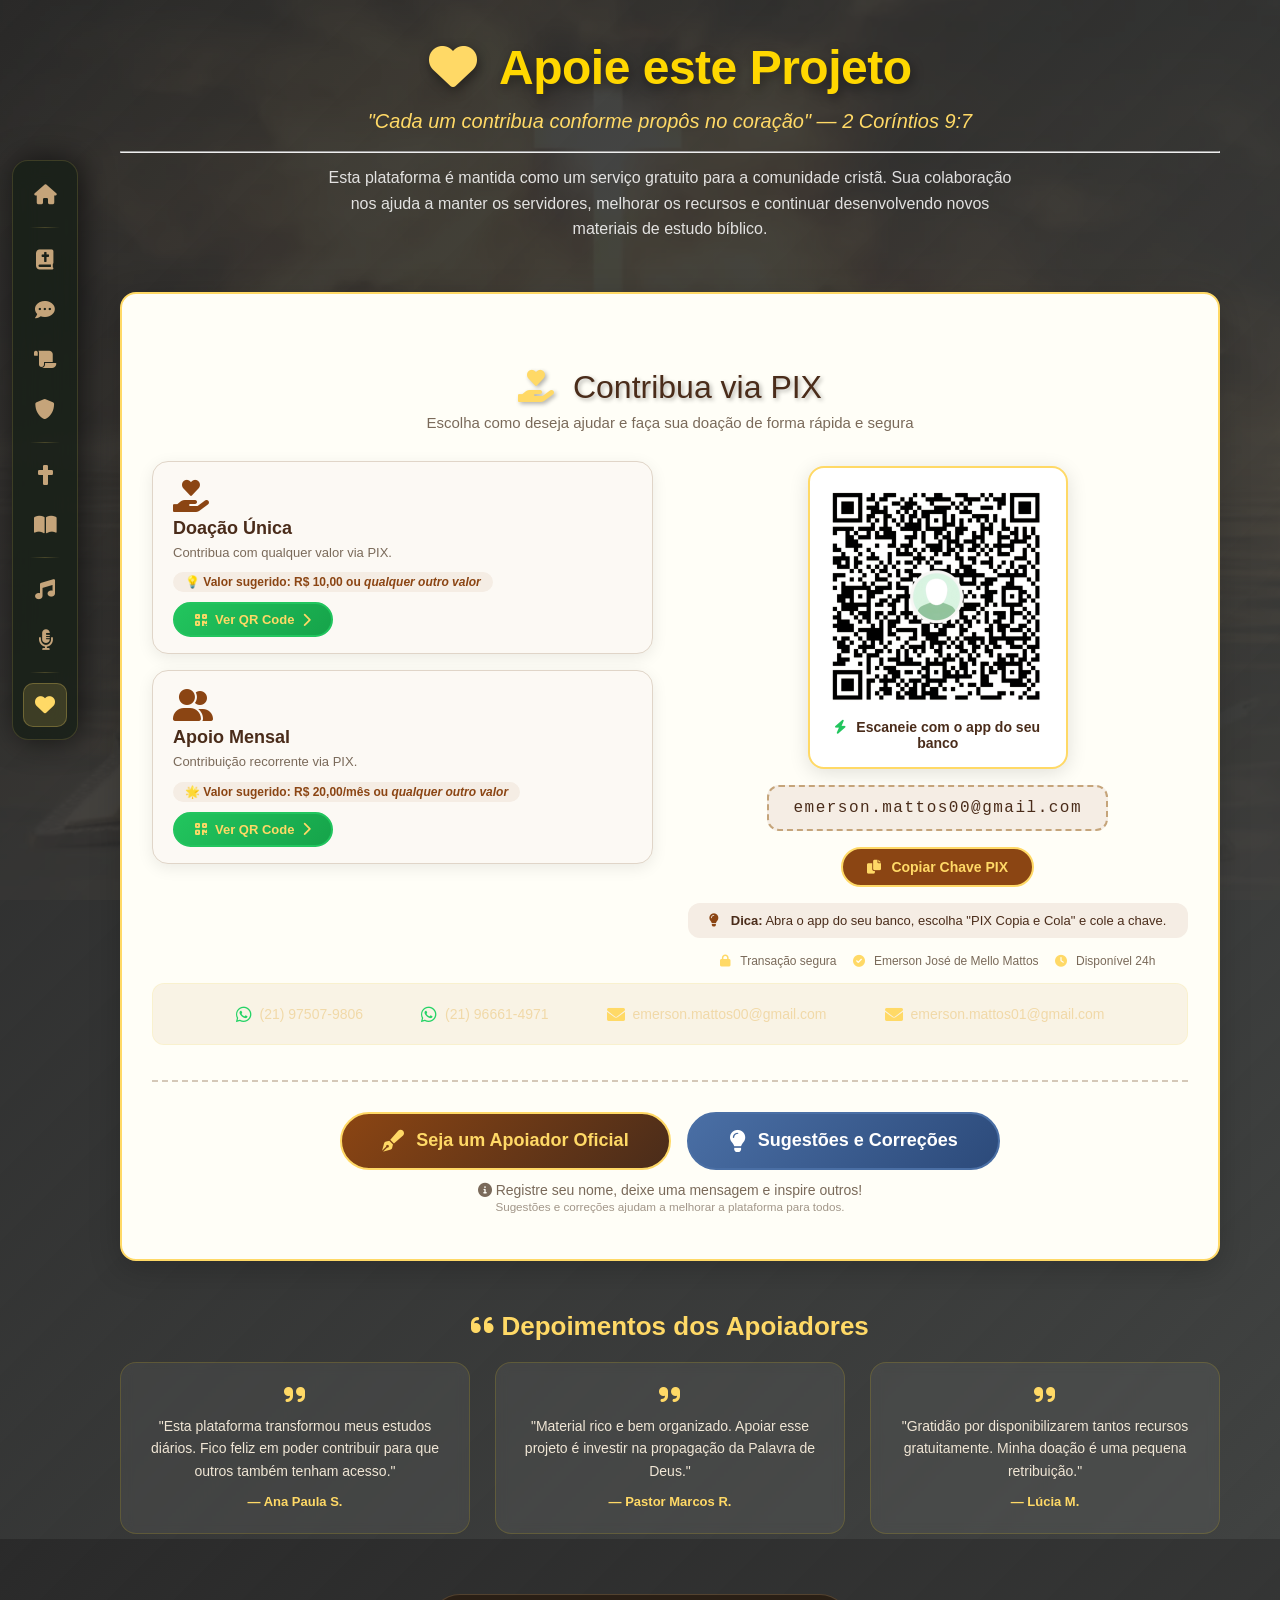
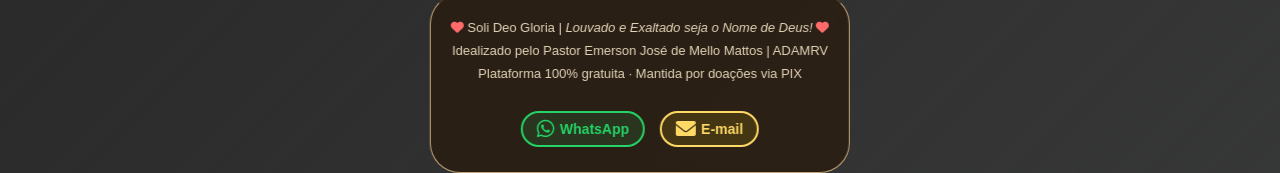
==== apoiar.html @ 4c374763 "Update apoiar.html" ====
<!DOCTYPE html>
<html lang="pt-br">
<head>
  <meta charset="UTF-8" />
  <meta name="viewport" content="width=device-width, initial-scale=1" />
  <title>Plataforma de Estudos Bíblicos - Apoiar</title>
  <link rel="stylesheet" href="style.css" />
  <link rel="stylesheet" href="https://cdnjs.cloudflare.com/ajax/libs/font-awesome/6.0.0-beta3/css/all.min.css" />
  <link rel="icon" href="./assets/icons/bible-icon-192.png" type="image/png" />
  <style>
    /* ===== TODOS OS ESTILOS ===== */
    :root {
      --primary: #8B4513;
      --primary-dark: #4a2c1a;
      --gold: #ffd966;
      --cream: #fffef7;
      --text-muted: #7a6a5a;
      --shadow: 0 8px 32px rgba(0,0,0,0.2);
      --border-radius: 16px;
    }
    * { margin: 0; padding: 0; box-sizing: border-box; }
    body {
      font-family: 'Segoe UI', Tahoma, Geneva, Verdana, sans-serif;
      background: linear-gradient(135deg, #000000d5 0%, #404241 100%);
      min-height: 100vh;
      padding-top: 20px;
    }

    h1 {
      position: relative;
      font-size: 2.5em;
      margin-bottom: 30px;
      text-shadow: 2px 2px 4px rgba(0,0,0,0.3);
      font-weight: 700;
      letter-spacing: -0.5px;
      color: #ffd700;
    }

    body::before {
      content: "";
      position: fixed;
      top: 0; left: 0; right: 0; bottom: 0;
      background: url('assets/capa/biblia-sagrada.webp') no-repeat center center fixed;
      background-size: cover;
      opacity: 0.10;
      pointer-events: none;
      z-index: 0;
      filter: sepia(0.3) brightness(0.9);
    }
    .main-content {
      max-width: 1200px;
      margin: 0 auto;
      position: relative;
      z-index: 1;
      padding: 0 20px 0 80px;
    }

    /* ===== MENU LATERAL ESQUERDO (FIXO) ===== */
    .side-nav {
      position: fixed !important;
      top: 50% !important;
      left: 12px !important;
      transform: translateY(-50%) !important;
      z-index: 10000 !important;
      background: rgba(20, 30, 20, 0.75);
      backdrop-filter: blur(12px) !important;
      -webkit-backdrop-filter: blur(12px) !important;
      border-radius: 16px;
      padding: 12px 10px;
      display: flex;
      flex-direction: column;
      align-items: center;
      gap: 6px;
      box-shadow: 4px 0 30px rgba(0,0,0,0.6);
      border: 1px solid rgba(255, 217, 102, 0.15);
    }

    .side-nav a {
      color: #c5a47a;
      text-decoration: none;
      padding: 10px 12px;
      border-radius: 10px;
      transition: all 0.3s ease;
      display: flex;
      align-items: center;
      justify-content: center;
      font-size: 20px;
      position: relative;
      width: 44px;
      height: 44px;
    }

    .side-nav a i {
      font-size: 20px;
      transition: all 0.3s ease;
    }

    .side-nav a .tooltip {
      position: absolute;
      left: 58px;
      background: rgba(20, 30, 20, 0.92);
      backdrop-filter: blur(8px);
      color: #ffd966;
      padding: 6px 14px;
      border-radius: 8px;
      font-size: 13px;
      font-weight: 500;
      white-space: nowrap;
      opacity: 0;
      visibility: hidden;
      transform: scale(0.8);
      transition: all 0.25s ease;
      border: 1px solid rgba(255, 217, 102, 0.2);
      letter-spacing: 0.3px;
      box-shadow: 0 4px 15px rgba(0,0,0,0.4);
    }

    .side-nav a .tooltip::after {
      content: '';
      position: absolute;
      left: -8px;
      top: 50%;
      transform: translateY(-50%);
      border-right: 8px solid rgba(20, 30, 20, 0.92);
      border-top: 6px solid transparent;
      border-bottom: 6px solid transparent;
      border-left: none;
    }

    .side-nav a:hover {
      background: rgba(255, 217, 102, 0.12);
      transform: scale(1.05);
    }

    .side-nav a:hover i {
      color: #ffd966;
      transform: scale(1.1);
    }

    .side-nav a:hover .tooltip {
      opacity: 1;
      visibility: visible;
      transform: scale(1);
    }

    .side-nav a.active {
      background: rgba(255, 217, 102, 0.15);
      border: 1px solid rgba(255, 217, 102, 0.25);
    }

    .side-nav a.active i {
      color: #ffd966;
    }

    .side-nav .divider {
      width: 30px;
      height: 1px;
      background: linear-gradient(90deg, transparent, rgba(255, 217, 102, 0.2), transparent);
      margin: 4px 0;
    }

    /* ===== ESTILOS DA PÁGINA APOIAR ===== */
    .page {
      display: none;
      animation: fadeIn 0.4s ease;
    }
    .page.active {
      display: block;
    }
    @keyframes fadeIn {
      from { opacity: 0; transform: translateY(20px); }
      to { opacity: 1; transform: translateY(0); }
    }

    .page-header { text-align: center; color: #fff; margin-bottom: 30px; padding: 20px 0; }
    .page-header h1 { font-size: 48px; margin-bottom: 15px; text-shadow: 2px 4px 12px rgba(0,0,0,0.4); }
    .page-header h1 i { color: var(--gold); margin-right: 12px; }
    .page-header .subtitle { font-size: 20px; color: var(--gold); font-style: italic; }
    .page-header .description { font-size: 16px; opacity: 0.85; max-width: 700px; margin: 12px auto 0; line-height: 1.6; }

    /* ===== SEÇÃO PIX COM QR CODE E CARDS ===== */
    .pix-section {
      background: var(--cream);
      border-radius: var(--border-radius);
      padding: 45px 30px;
      margin-top: 30px;
      border: 2px solid var(--gold);
      box-shadow: var(--shadow);
    }
    .pix-section .section-title {
      text-align: center;
      color: var(--primary-dark);
      font-size: 32px;
      margin-bottom: 8px;
    }
    .pix-section .section-title i {
      color: var(--gold);
      margin-right: 10px;
    }
    .pix-section .section-sub {
      text-align: center;
      color: var(--text-muted);
      font-size: 15px;
      margin-bottom: 30px;
    }

    .pix-grid {
      display: grid;
      grid-template-columns: 1fr 1fr;
      gap: 35px;
      align-items: start;
    }

    .donation-cards-left {
      display: flex;
      flex-direction: column;
      gap: 16px;
    }

    .donation-card {
      background: #fcf9f4;
      border-radius: var(--border-radius);
      padding: 18px 20px 16px;
      box-shadow: 0 4px 16px rgba(0,0,0,0.08);
      text-align: left;
      transition: transform 0.3s, box-shadow 0.3s;
      border: 1px solid #e0d5c8;
      position: relative;
      overflow: hidden;
    }
    .donation-card::after {
      content: '';
      position: absolute;
      top: 0;
      left: 0;
      right: 0;
      height: 4px;
      background: linear-gradient(90deg, var(--gold), #e67e22);
      opacity: 0;
      transition: opacity 0.3s;
    }
    .donation-card:hover::after {
      opacity: 1;
    }
    .donation-card:hover {
      transform: translateX(6px);
      box-shadow: 0 8px 24px rgba(0,0,0,0.12);
    }
    .donation-card .card-icon {
      font-size: 32px;
      color: var(--primary);
      margin-bottom: 6px;
      display: inline-block;
    }
    .donation-card h3 {
      color: var(--primary-dark);
      font-size: 18px;
      margin-bottom: 4px;
    }
    .donation-card p {
      color: var(--text-muted);
      font-size: 13px;
      line-height: 1.5;
      margin-bottom: 10px;
    }
    .donation-card .highlight {
      color: var(--primary);
      font-weight: bold;
      font-size: 12px;
      background: #f5ede4;
      padding: 3px 12px;
      border-radius: 20px;
      display: inline-block;
      margin-bottom: 10px;
    }
    .donation-card .card-actions {
      display: flex;
      gap: 10px;
      flex-wrap: wrap;
    }

    .btn-donate {
      display: inline-flex;
      align-items: center;
      gap: 8px;
      padding: 8px 20px;
      background: linear-gradient(135deg, var(--primary), var(--primary-dark));
      color: var(--gold);
      text-decoration: none;
      border-radius: 40px;
      font-weight: 700;
      font-size: 13px;
      transition: all 0.3s;
      border: 2px solid var(--gold);
      cursor: pointer;
    }
    .btn-donate:hover {
      transform: scale(1.05);
      background: linear-gradient(135deg, #a0522d, #5a3a2a);
      box-shadow: 0 8px 24px rgba(139,69,19,0.4);
    }
    .btn-donate i { font-size: 14px; }
    .btn-donate.secondary {
      background: transparent;
      border-color: var(--primary);
      color: var(--primary);
    }
    .btn-donate.secondary:hover {
      background: var(--primary);
      color: var(--gold);
    }
    .btn-pix {
      background: linear-gradient(135deg, #22c55e, #16a34a);
      border-color: #22c55e;
    }
    .btn-pix:hover {
      background: linear-gradient(135deg, #16a34a, #15803d);
      border-color: #16a34a;
    }

    .btn-patrocine {
      background: linear-gradient(135deg, #d4af37, #b8941e);
      border-color: #d4af37;
      color: #1a1a2e;
    }
    .btn-patrocine:hover {
      background: linear-gradient(135deg, #e8c84a, #c8a428);
      border-color: #e8c84a;
      color: #1a1a2e;
    }

    .btn-sugestao {
      background: linear-gradient(135deg, #4a6fa5, #2c4a7a);
      border-color: #4a6fa5;
      color: #ffffff;
    }
    .btn-sugestao:hover {
      background: linear-gradient(135deg, #5a7fb5, #3a5a8a);
      border-color: #5a7fb5;
      color: #ffffff;
    }

    [data-tooltip] { position: relative; cursor: help; }
    [data-tooltip]:before {
      content: attr(data-tooltip);
      position: absolute;
      bottom: calc(100% + 14px);
      left: 50%;
      transform: translateX(-50%) scale(0.9);
      padding: 6px 14px;
      background: var(--primary-dark);
      color: var(--gold);
      font-size: 12px;
      white-space: nowrap;
      border-radius: 8px;
      box-shadow: 0 4px 12px rgba(0,0,0,0.3);
      opacity: 0;
      pointer-events: none;
      transition: all 0.25s ease;
      border: 1px solid var(--gold);
      z-index: 100;
    }
    [data-tooltip]:after {
      content: "";
      position: absolute;
      bottom: calc(100% + 6px);
      left: 50%;
      transform: translateX(-50%) scale(0.9);
      border: 6px solid transparent;
      border-top-color: var(--primary-dark);
      opacity: 0;
      transition: all 0.25s ease;
      pointer-events: none;
    }
    [data-tooltip]:hover:before,
    [data-tooltip]:hover:after {
      opacity: 1;
      transform: translateX(-50%) scale(1);
    }

    .qr-side-right {
      display: flex;
      flex-direction: column;
      align-items: center;
      gap: 16px;
      padding-top: 5px;
    }

    .qr-image-container {
      background: white;
      padding: 16px;
      border-radius: 16px;
      box-shadow: 0 4px 20px rgba(0,0,0,0.12);
      border: 2px solid #ffd966;
      display: inline-block;
      max-width: 260px;
      transition: all 0.3s;
    }
    .qr-image-container:hover {
      transform: scale(1.02);
      box-shadow: 0 8px 30px rgba(255, 217, 102, 0.2);
    }
    .qr-image-container img {
      width: 100%;
      height: auto;
      display: block;
      border-radius: 20px;
    }
    .qr-image-container .qr-label {
      margin-top: 10px;
      font-size: 14px;
      color: #4a2c1a;
      font-weight: 600;
      text-align: center;
    }
    .qr-image-container .qr-label i {
      color: #22c55e;
      margin-right: 6px;
    }

    .pix-code {
      background: #f5ede4;
      padding: 12px 24px;
      border-radius: 12px;
      font-family: 'Courier New', monospace;
      font-size: 16px;
      letter-spacing: 1.5px;
      color: var(--primary-dark);
      border: 2px dashed #c5a47a;
      word-break: break-all;
      max-width: 100%;
      user-select: all;
      text-align: center;
    }
    .btn-copy {
      background: var(--primary);
      color: var(--gold);
      border: none;
      padding: 10px 24px;
      border-radius: 40px;
      font-weight: 700;
      cursor: pointer;
      transition: 0.3s;
      display: inline-flex;
      align-items: center;
      gap: 10px;
      font-size: 14px;
      border: 2px solid var(--gold);
    }
    .btn-copy:hover {
      background: var(--primary-dark);
      transform: scale(1.03);
    }
    .pix-tip {
      background: #f5ede4;
      padding: 10px 18px;
      border-radius: 12px;
      max-width: 100%;
      width: 100%;
      font-size: 13px;
      color: var(--primary-dark);
      text-align: center;
    }
    .pix-tip i {
      color: var(--primary);
      margin-right: 8px;
    }
    .security-badge {
      display: flex;
      justify-content: center;
      gap: 16px;
      flex-wrap: wrap;
      font-size: 12px;
      color: var(--text-muted);
    }
    .security-badge i {
      color: var(--gold);
      margin-right: 6px;
    }

    .btn-open-form-wrapper {
      text-align: center;
      margin-top: 35px;
      padding-top: 30px;
      border-top: 2px dashed #d5c8b8;
      display: flex;
      flex-direction: column;
      align-items: center;
      gap: 12px;
    }

    .btn-actions-row {
      display: flex;
      gap: 16px;
      flex-wrap: wrap;
      justify-content: center;
    }

    .btn-open-form {
      display: inline-flex;
      align-items: center;
      gap: 12px;
      padding: 16px 40px;
      background: linear-gradient(135deg, var(--primary), var(--primary-dark));
      color: var(--gold);
      border: 2px solid var(--gold);
      border-radius: 40px;
      font-weight: 700;
      font-size: 18px;
      cursor: pointer;
      transition: all 0.3s;
    }
    .btn-open-form:hover {
      transform: scale(1.05);
      box-shadow: 0 8px 24px rgba(139,69,19,0.4);
    }
    .btn-open-form i {
      font-size: 22px;
    }

    .btn-sugestao-form {
      display: inline-flex;
      align-items: center;
      gap: 12px;
      padding: 16px 40px;
      background: linear-gradient(135deg, #4a6fa5, #2c4a7a);
      color: #ffffff;
      border: 2px solid #4a6fa5;
      border-radius: 40px;
      font-weight: 700;
      font-size: 18px;
      cursor: pointer;
      transition: all 0.3s;
    }
    .btn-sugestao-form:hover {
      transform: scale(1.05);
      box-shadow: 0 8px 24px rgba(74, 111, 165, 0.4);
    }
    .btn-sugestao-form i {
      font-size: 22px;
    }

    .btn-hint {
      font-size: 14px;
      color: #7a6a5a;
      margin-top: 0;
    }

    /* ===== DEPOIMENTOS E APOIADORES ===== */
    .testimonials { margin-top: 50px; text-align: center; color: #e4d5b8; }
    .testimonials h3 { font-size: 26px; color: var(--gold); margin-bottom: 20px; }
    .testimonial-grid { display: grid; grid-template-columns: repeat(auto-fit, minmax(220px, 1fr)); gap: 25px; margin-top: 15px; }
    .testimonial-item { background: rgba(255,255,255,0.06); backdrop-filter: blur(6px); padding: 20px; border-radius: var(--border-radius); border: 1px solid rgba(255,215,0,0.15); font-size: 14px; line-height: 1.6; color: #f0e6d5; transition: transform 0.3s; }
    .testimonial-item:hover { transform: translateY(-4px); }
    .testimonial-item i { color: var(--gold); font-size: 24px; margin-bottom: 8px; display: block; }
    .testimonial-item .author { margin-top: 10px; font-weight: 700; color: var(--gold); font-size: 13px; }

    .supporters-section { margin-top: 5px; text-align: center; color: #e4d5b8; }
    .supporters-section h3 { font-size: 26px; margin-bottom: 10px; color: var(--gold); }
    .supporters-list { display: flex; flex-wrap: wrap; justify-content: center; gap: 12px 25px; margin-top: 18px; }
    .supporter-tag { background: rgba(255,255,255,0.08); backdrop-filter: blur(4px); padding: 6px 20px; border-radius: 30px; font-size: 14px; border: 1px solid #c5a47a44; }
    .supporter-tag i { color: var(--gold); margin-right: 6px; }
    .share-buttons { margin-top: 30px; display: flex; justify-content: center; gap: 16px; flex-wrap: wrap; }
    .share-btn { background: rgba(255,255,255,0.08); color: #e4d5b8; padding: 8px 20px; border-radius: 40px; text-decoration: none; display: inline-flex; align-items: center; gap: 8px; font-size: 14px; border: 1px solid #c5a47a44; transition: 0.3s; }
    .share-btn:hover { background: var(--gold); color: var(--primary-dark); border-color: var(--gold); }

    /* ===== MODAL DE FORMULÁRIO MELHORADO ===== */
    .modal-overlay {
      position: fixed;
      top: 0; left: 0; right: 0; bottom: 0;
      background: rgba(0,0,0,0.75);
      backdrop-filter: blur(8px);
      display: none;
      align-items: center;
      justify-content: center;
      z-index: 99999;
      padding: 20px;
      animation: fadeInOverlay 0.3s ease;
    }
    .modal-overlay.active { display: flex; }
    @keyframes fadeInOverlay {
      from { opacity: 0; }
      to { opacity: 1; }
    }

    .modal-box {
      background: var(--cream);
      max-width: 620px;
      width: 100%;
      max-height: 92vh;
      border-radius: 24px;
      box-shadow: 0 30px 80px rgba(0,0,0,0.7);
      border: 2px solid var(--gold);
      animation: modalPop 0.4s ease;
      overflow-y: auto;
      position: relative;
      padding: 0;
    }

    .modal-box.sugestao-modal {
      border-color: #4a6fa5;
    }
    .modal-box.sugestao-modal .modal-header {
      background: linear-gradient(135deg, #4a6fa5, #2c4a7a);
    }

    @keyframes modalPop {
      0% { transform: scale(0.85) translateY(30px); opacity: 0; }
      100% { transform: scale(1) translateY(0); opacity: 1; }
    }

    /* HEADER DO MODAL */
    .modal-header {
      background: linear-gradient(135deg, var(--primary), var(--primary-dark));
      padding: 30px 35px 25px;
      border-radius: 22px 22px 0 0;
      text-align: center;
      position: relative;
      border-bottom: 3px solid var(--gold);
    }

    .modal-header .modal-close {
      position: absolute;
      top: 14px;
      right: 18px;
      background: rgba(255,255,255,0.15);
      border: none;
      font-size: 24px;
      color: #fff;
      cursor: pointer;
      transition: 0.3s;
      width: 40px;
      height: 40px;
      border-radius: 50%;
      display: flex;
      align-items: center;
      justify-content: center;
    }
    .modal-header .modal-close:hover {
      background: rgba(255,255,255,0.3);
      transform: rotate(90deg);
    }

    .modal-header .modal-icon-top {
      font-size: 52px;
      color: var(--gold);
      margin-bottom: 6px;
      display: block;
    }

    .modal-header h2 {
      color: #fff;
      font-size: 28px;
      margin-bottom: 4px;
      font-weight: 700;
      letter-spacing: -0.5px;
      text-shadow: 0 2px 4px rgba(0,0,0,0.2);
    }

    .modal-header .modal-subtitle {
      color: rgba(255,255,255,0.85);
      font-size: 15px;
      font-weight: 400;
    }

    .modal-header .modal-badge {
      display: inline-block;
      background: var(--gold);
      color: var(--primary-dark);
      padding: 4px 16px;
      border-radius: 20px;
      font-size: 11px;
      font-weight: 700;
      text-transform: uppercase;
      letter-spacing: 0.5px;
      margin-top: 8px;
    }

    /* CORPO DO MODAL */
    .modal-body {
      padding: 28px 35px 35px;
    }

    .modal-body .form-sub {
      text-align: center;
      color: var(--text-muted);
      font-size: 14px;
      margin-bottom: 24px;
      line-height: 1.5;
    }

    .form-grid {
      display: grid;
      grid-template-columns: 1fr 1fr;
      gap: 16px;
    }

    .form-group {
      margin-bottom: 2px;
    }
    .form-group.full-width {
      grid-column: 1 / -1;
    }

    .form-group label {
      display: flex;
      align-items: center;
      gap: 8px;
      font-weight: 600;
      color: var(--primary-dark);
      margin-bottom: 5px;
      font-size: 13px;
    }
    .form-group label i {
      color: var(--gold);
      font-size: 14px;
      width: 18px;
      text-align: center;
    }
    .form-group label .required-star {
      color: #e74c3c;
      font-size: 16px;
    }

    .form-group input,
    .form-group select,
    .form-group textarea {
      width: 100%;
      padding: 12px 16px;
      border: 2px solid #e0d5c8;
      border-radius: 12px;
      font-size: 14px;
      background: #fcf9f4;
      transition: all 0.3s;
      font-family: inherit;
      color: #2c1810;
    }

    .form-group input:focus,
    .form-group select:focus,
    .form-group textarea:focus {
      outline: none;
      border-color: var(--gold);
      box-shadow: 0 0 0 4px rgba(255,215,0,0.15);
      background: #fff;
    }

    .form-group textarea {
      min-height: 80px;
      resize: vertical;
    }

    .form-group .field-hint {
      font-size: 11px;
      color: var(--text-muted);
      margin-top: 4px;
      display: flex;
      align-items: center;
      gap: 4px;
    }
    .form-group .field-hint i {
      font-size: 12px;
    }

    .form-group .char-counter {
      font-size: 11px;
      color: var(--text-muted);
      text-align: right;
      margin-top: 3px;
    }

    /* INPUT COM ÍCONE */
    .input-icon-wrapper {
      position: relative;
    }
    .input-icon-wrapper .input-icon {
      position: absolute;
      left: 14px;
      top: 50%;
      transform: translateY(-50%);
      color: var(--gold);
      font-size: 16px;
    }
    .input-icon-wrapper input,
    .input-icon-wrapper select {
      padding-left: 44px;
    }

    /* BOTÃO DE ENVIO */
    .btn-submit-form {
      grid-column: 1 / -1;
      justify-self: center;
      padding: 16px 50px;
      background: linear-gradient(135deg, var(--primary), var(--primary-dark));
      color: var(--gold);
      border: 2px solid var(--gold);
      border-radius: 50px;
      font-weight: 700;
      font-size: 17px;
      cursor: pointer;
      transition: all 0.3s;
      display: inline-flex;
      align-items: center;
      gap: 12px;
      margin-top: 10px;
      width: 100%;
      justify-content: center;
      letter-spacing: 0.3px;
    }
    .btn-submit-form:hover {
      transform: scale(1.02);
      box-shadow: 0 8px 30px rgba(139,69,19,0.4);
    }
    .btn-submit-form i {
      font-size: 20px;
    }

    .btn-submit-sugestao {
      background: linear-gradient(135deg, #4a6fa5, #2c4a7a);
      border-color: #4a6fa5;
      color: #ffffff;
    }
    .btn-submit-sugestao:hover {
      background: linear-gradient(135deg, #5a7fb5, #3a5a8a);
      border-color: #5a7fb5;
      color: #ffffff;
      box-shadow: 0 8px 24px rgba(74, 111, 165, 0.4);
    }

    /* FOOTER DO MODAL */
    .modal-footer {
      background: #f5f0e8;
      padding: 14px 35px;
      border-radius: 0 0 22px 22px;
      text-align: center;
      font-size: 12px;
      color: var(--text-muted);
      border-top: 1px solid #e0d5c8;
      display: flex;
      justify-content: center;
      gap: 20px;
      flex-wrap: wrap;
    }
    .modal-footer i {
      color: var(--gold);
      margin-right: 4px;
    }
    .modal-footer a {
      color: var(--primary);
      text-decoration: none;
      font-weight: 600;
    }
    .modal-footer a:hover {
      text-decoration: underline;
    }

    /* ===== MODAL DE SUCESSO ===== */
    .modal-success-overlay {
      position: fixed;
      top: 0; left: 0; right: 0; bottom: 0;
      background: rgba(0,0,0,0.7);
      backdrop-filter: blur(6px);
      display: none;
      align-items: center;
      justify-content: center;
      z-index: 999999;
      padding: 20px;
    }
    .modal-success-overlay.active { display: flex; }

    .modal-success-box {
      background: var(--cream);
      max-width: 480px;
      width: 100%;
      padding: 50px 40px;
      border-radius: 24px;
      text-align: center;
      box-shadow: 0 30px 80px rgba(0,0,0,0.5);
      border: 3px solid #22c55e;
      animation: modalPop 0.4s ease;
    }
    .modal-success-box .success-icon {
      font-size: 72px;
      color: #22c55e;
      margin-bottom: 12px;
    }
    .modal-success-box h3 {
      font-size: 28px;
      color: var(--primary-dark);
      margin-bottom: 8px;
    }
    .modal-success-box p {
      color: var(--text-muted);
      font-size: 16px;
      line-height: 1.6;
      margin-bottom: 24px;
    }
    .modal-success-box .verse-highlight {
      background: #f5ede4;
      padding: 12px 20px;
      border-radius: 12px;
      color: var(--primary-dark);
      font-size: 14px;
      font-style: italic;
      margin-bottom: 20px;
      border-left: 4px solid var(--gold);
    }
    .btn-modal-close {
      background: var(--primary);
      color: var(--gold);
      border: 2px solid var(--gold);
      padding: 14px 44px;
      border-radius: 50px;
      font-weight: 700;
      font-size: 16px;
      cursor: pointer;
      transition: 0.3s;
    }
    .btn-modal-close:hover {
      background: var(--primary-dark);
      transform: scale(1.02);
    }

    /* ===== TOAST ===== */
    .toast {
      position: fixed;
      bottom: 30px;
      left: 50%;
      transform: translateX(-50%) translateY(20px);
      background: #4a2c1a;
      color: #ffd966;
      padding: 16px 32px;
      border-radius: 12px;
      font-weight: 700;
      font-size: 16px;
      box-shadow: 0 8px 32px rgba(0,0,0,0.5);
      z-index: 9999999;
      border: 1px solid #ffd966;
      opacity: 0;
      transition: opacity 0.4s ease, transform 0.4s ease;
      display: flex;
      align-items: center;
      gap: 12px;
      pointer-events: none;
    }
    .toast.show {
      opacity: 1;
      transform: translateX(-50%) translateY(0);
      pointer-events: auto;
    }

    /* ===== PÁGINAS DE REDIRECIONAMENTO ===== */
    .redirect-card {
      background: #fffef7;
      max-width: 540px;
      margin: 40px auto;
      padding: 45px 35px;
      border-radius: 20px;
      text-align: center;
      box-shadow: 0 20px 60px rgba(0,0,0,0.4);
      border: 1px solid #c5a47a;
    }
    .redirect-card .icon { font-size: 72px; margin-bottom: 15px; }
    .redirect-card h2 { color: #4a2c1a; font-size: 28px; margin-bottom: 8px; }
    .redirect-card p { color: #5a4a3a; font-size: 16px; line-height: 1.6; margin-bottom: 20px; }
    .spinner { width: 60px; height: 60px; margin: 15px auto; border: 6px solid #e0d5c0; border-top-color: #22c55e; border-radius: 50%; animation: spin 0.9s linear infinite; }
    @keyframes spin { to { transform: rotate(360deg); } }
    .progress-bar-redir { width: 100%; height: 6px; background: #e0d5c0; border-radius: 10px; margin: 20px 0 10px; overflow: hidden; }
    .progress-bar-redir .fill { height: 100%; width: 0%; background: linear-gradient(90deg, #22c55e, #16a34a); border-radius: 10px; animation: progress 5s ease forwards; }
    @keyframes progress { from { width: 0%; } to { width: 100%; } }
    .btn-voltar { display: inline-block; margin-top: 15px; color: #8B4513; text-decoration: none; font-weight: 600; border: 2px solid #8B4513; padding: 10px 28px; border-radius: 40px; transition: 0.3s; }
    .btn-voltar:hover { background: #8B4513; color: #ffd966; }
    .highlight-verse { background: #f5ede4; padding: 12px 20px; border-radius: 12px; color: #4a2c1a; font-size: 15px; margin: 15px 0 25px; display: inline-block; }
    .btn-group { display: flex; gap: 15px; justify-content: center; flex-wrap: wrap; }
    .btn { padding: 12px 30px; border-radius: 40px; text-decoration: none; font-weight: 700; transition: 0.3s; border: 2px solid transparent; display: inline-flex; align-items: center; gap: 8px; }
    .btn-primary { background: #8B4513; color: #ffd966; border-color: #ffd966; }
    .btn-primary:hover { background: #4a2c1a; transform: scale(1.03); }
    .btn-secondary { background: transparent; color: #8B4513; border-color: #8B4513; }
    .btn-secondary:hover { background: #8B4513; color: #ffd966; }

    footer { text-align: center; margin-top: 60px; padding: 25px 20px; color: #e4d5b8; border-top: 1px solid #c5a47a44; font-size: 13px; }
    footer i.fa-heart { color: #ff6b6b; }

    /* ===== CONTATOS ===== */
    .contact-info {
      display: flex;
      justify-content: center;
      gap: 30px;
      flex-wrap: wrap;
      margin-top: 15px;
      padding: 15px;
      background: #f1e6cf71;
      border-radius: 12px;
      border: 1px solid rgba(255,215,0,0.1);
    }
    .contact-info a {
      color: #f1d9a8;
      text-decoration: none;
      display: flex;
      align-items: center;
      gap: 8px;
      font-size: 14px;
      transition: all 0.3s;
      padding: 6px 14px;
      border-radius: 8px;
    }
    .contact-info a:hover {
      color: var(--black);
      transform: translateY(-2px);
    }
    .contact-info a i {
      font-size: 18px;
    }
    .contact-info a i.fa-whatsapp { color: #25d366; }
    .contact-info a i.fa-envelope { color: #ffd966; }

    /* Links de contato no footer */
    footer .contact-link {
      color: var(--text-light);
      background: rgba(255, 215, 0, 0.1);
      padding: 6px 12px;
      border-radius: 6px;
      transition: all 0.3s ease;
      text-decoration: none;
      display: inline-block;
    }

    /* Estilo para os contatos no footer */
    footer .contact-info {
      display: flex;
      justify-content: center;
      gap: 15px;
      flex-wrap: wrap;
      margin-top: 8px;
      font-size: 12px;
      opacity: 0.8;
    }

    footer .contact-info a {
      color: var(--text-light);
      text-decoration: none;
      transition: all 0.3s ease;
      display: inline-flex;
      align-items: center;
      gap: 5px;
      padding: 4px 10px;
      border-radius: 6px;
    }

    footer .contact-info a:hover {
      color: var(--gold);
      background: rgba(255, 217, 102, 0.1);
      transform: translateY(-2px);
    }

    footer .contact-info i {
      font-size: 14px;
    }

    /* ===== RESPONSIVO ===== */
    @media (max-width: 992px) {
      .pix-grid {
        grid-template-columns: 1fr;
        gap: 30px;
      }
      .donation-cards-left { order: 2; }
      .qr-side-right { order: 1; }
    }

    @media (max-width: 768px) {
      .page-header h1 { font-size: 34px; }
      .pix-section { padding: 30px 18px; }
      .modal-box { max-width: 100%; }
      .modal-header { padding: 25px 20px; }
      .modal-body { padding: 20px; }
      .modal-footer { padding: 12px 20px; flex-direction: column; gap: 6px; }
      .pix-code { font-size: 16px; padding: 12px 18px; }
      .testimonial-grid { grid-template-columns: 1fr; }
      .main-content { padding: 0 15px 0 70px; }
      .side-nav { left: 6px !important; padding: 8px 6px; gap: 4px; }
      .side-nav a { width: 36px; height: 36px; padding: 6px 8px; font-size: 16px; }
      .side-nav a i { font-size: 16px; }
      .side-nav a .tooltip { font-size: 11px; left: 48px; padding: 4px 10px; }
      .donation-card { padding: 14px 16px; }
      .btn-actions-row { flex-direction: column; align-items: center; }
      .btn-open-form, .btn-sugestao-form { width: 100%; justify-content: center; padding: 14px 20px; font-size: 16px; }
      .form-grid { grid-template-columns: 1fr; gap: 12px; }
      .btn-submit-form { width: 100%; justify-content: center; padding: 14px 20px; font-size: 15px; }
      .modal-header h2 { font-size: 22px; }
      .modal-header .modal-icon-top { font-size: 40px; }
      .contact-info { flex-direction: column; align-items: center; gap: 8px; }
    }
    @media (max-width: 480px) {
      .page-header h1 { font-size: 28px; }
      .btn-donate { padding: 8px 16px; font-size: 12px; }
      .pix-section { padding: 20px 14px; }
      .qr-image-container { max-width: 180px; padding: 10px; }
      .donation-card { padding: 12px 12px; }
      .donation-card .card-icon { font-size: 26px; }
      .main-content { padding: 0 10px 0 60px; }
      .side-nav { left: 4px !important; padding: 6px 4px; border-radius: 12px; }
      .side-nav a { width: 32px; height: 32px; padding: 4px 6px; font-size: 14px; }
      .side-nav a i { font-size: 14px; }
      .side-nav a .tooltip { font-size: 10px; left: 40px; padding: 3px 8px; }
      .btn-open-form, .btn-sugestao-form { font-size: 14px; padding: 12px 16px; }
      .modal-header { padding: 20px 16px; }
      .modal-body { padding: 16px; }
      .modal-header h2 { font-size: 20px; }
      .modal-success-box { padding: 30px 20px; }
    }

    /* ============================================
   BOTÕES DE CONTATO - SHARE BUTTONS
   ============================================ */
.share-buttons {
  display: flex;
  justify-content: center;
  gap: 15px;
  flex-wrap: wrap;
  margin: 20px 5;
}

.share-btn {
  display: inline-flex;
  align-items: center;
  gap: 5px;
  padding: 6px 14px;
  border-radius: 30px;
  text-decoration: none;
  font-weight: 600;
  font-size: 14px;
  transition: all 0.3s ease;
  border: 2px solid transparent;
  background: rgba(255, 255, 255, 0.06);
  color: var(--text-light);
  border-color: rgba(197, 164, 122, 0.2);
  cursor: pointer;
}

.share-btn:hover {
  transform: translateY(-3px);
  box-shadow: 0 8px 25px rgba(0,0,0,0.3);
}

.share-btn i {
  font-size: 20px;
}

/* ===== BOTÃO WHATSAPP ===== */
.share-btn.whatsapp-btn {
  background: rgba(37, 211, 102, 0.12);
  border-color: #25d366;
  color: #25d366;
}

.share-btn.whatsapp-btn:hover {
  background: #25d366;
  color: #fff;
  box-shadow: 0 8px 25px rgba(37, 211, 102, 0.4);
  border-color: #25d366;
  transform: translateY(-3px);
}

/* ===== BOTÃO E-MAIL ===== */
.share-btn.email-btn {
  background: rgba(255, 215, 0, 0.12);
  border-color: var(--gold);
  color: var(--gold);
}

.share-btn.email-btn:hover {
  background: var(--gold);
  color: var(--primary-dark);
  box-shadow: 0 8px 25px rgba(255, 215, 0, 0.4);
  border-color: var(--gold);
  transform: translateY(-3px);
}
  </style>
</head>
<body>

  <!-- ===== MENU LATERAL ESQUERDO ===== -->
  <nav class="side-nav" aria-label="Navegação principal">
    <a href="index.html" title="Página Principal">
      <i class="fas fa-home"></i>
      <span class="tooltip" style="text-align: center;">Início</span>
    </a>
    
    <div class="divider"></div>
    
    <a href="bibliasagrada.html" title="Bíblia Completa">
      <i class="fas fa-bible"></i>
      <span class="tooltip" style="text-align: center;">Bíblia<br>Sagrada</span>
    </a>
    
    <a href="comentada.html" title="Bíblia Comentada versículo a versículo">
      <i class="fas fa-comment-dots"></i>
      <span class="tooltip" style="text-align: center;">Bíblia<br>Comentada</span>
    </a>
    
    <a href="original.html" title="Hebraico, Grego e Latim">
      <i class="fas fa-scroll"></i>
      <span class="tooltip" style="text-align: center;">Textos<br>Originais</span>
    </a>
    
    <a href="apologetica.html" title="Bíblia em Defesa da Fé">
      <i class="fas fa-shield-alt"></i>
      <span class="tooltip" style="text-align: center;">Bíblia<br>Apologética</span>
    </a>
    
    <div class="divider"></div>
    
    <a href="cristologia.html" title="Estude com a Enciclopédia Cristológica">
      <i class="fas fa-cross"></i>
      <span class="tooltip" style="text-align: center;">Enciclopédia<br>Cristológica</span>
    </a>
    
    <a href="enciclopedia.html" title="Estude com a Enciclopédia">
      <i class="fas fa-book-open"></i>
      <span class="tooltip" style="text-align: center;">Enciclopédia<br>Bíblica</span>
    </a>
    
    <div class="divider"></div>
    
    <a href="harpa.html" title="Hinos das Assembléias de Deus">
      <i class="fas fa-music"></i>
      <span class="tooltip" style="text-align: center;">Harpa<br>Cristã</span>
    </a>
    
    <a href="cantor.html" title="Hinos Clássicos Batistas">
      <i class="fas fa-microphone-alt"></i>
      <span class="tooltip">Cantor<br>Cristão</span>
    </a>
    
    <div class="divider"></div>
    
    <a href="apoiar.html" class="active" title="Apoie o Projeto">
      <i class="fas fa-heart"></i>
      <span class="tooltip" style="text-align: center;">Apoiar</span>
    </a>
  </nav>

  <!-- ===== CONTEÚDO PRINCIPAL ===== -->
  <main class="main-content">

    <!-- ========== PÁGINA APOIAR ========== -->
    <div id="page-apoiar" class="page active">
      <header class="page-header">
        <h1><i class="fas fa-heart"></i> Apoie este Projeto</h1>
        <p class="subtitle">"Cada um contribua conforme propôs no coração" — 2 Coríntios 9:7</p><br><hr>
        <p class="description">
          Esta plataforma é mantida como um serviço gratuito para a comunidade cristã.
          Sua colaboração nos ajuda a manter os servidores, melhorar os recursos e
          continuar desenvolvendo novos materiais de estudo bíblico.
        </p>
      </header>

      <!-- ===== SEÇÃO PIX COM QR CODE E CARDS ===== -->
      <section class="pix-section" id="pixSection">
        <h2 class="section-title"><i class="fas fa-hand-holding-heart"></i> Contribua via PIX</h2>
        <p class="section-sub">Escolha como deseja ajudar e faça sua doação de forma rápida e segura</p>

        <div class="pix-grid">
          <div class="donation-cards-left">
            <div class="donation-card">
              <i class="fas fa-hand-holding-heart card-icon"></i>
              <h3>Doação Única</h3>
              <p>Contribua com qualquer valor via PIX.</p>
              <span class="highlight">💡 Valor sugerido: R$ 10,00 ou <i>qualquer outro valor</i></span>
              <div class="card-actions">
                <a href="#" class="btn-donate btn-pix" onclick="scrollParaQR()">
                  <i class="fas fa-qrcode"></i> Ver QR Code <i class="fas fa-chevron-right"></i>
                </a>
              </div>
            </div>

            <div class="donation-card">
              <i class="fas fa-user-friends card-icon"></i>
              <h3>Apoio Mensal</h3>
              <p>Contribuição recorrente via PIX.</p>
              <span class="highlight">🌟 Valor sugerido: R$ 20,00/mês ou <i>qualquer outro valor</i></span>
              <div class="card-actions">
                <a href="#" class="btn-donate btn-pix" onclick="scrollParaQR()">
                  <i class="fas fa-qrcode"></i> Ver QR Code <i class="fas fa-chevron-right"></i>
                </a>
              </div>
            </div>
          </div>

          <div class="qr-side-right">
            <div class="qr-image-container" id="qrContainer">
              <img src="assets/pics/qrcode.jpg" alt="QR Code PIX" />
              <div class="qr-label">
                <i class="fas fa-bolt"></i> Escaneie com o app do seu banco
              </div>
            </div>
            <div class="pix-code" id="pixKey">emerson.mattos00@gmail.com</div>
            <button class="btn-copy" onclick="copiarPix()"><i class="fas fa-copy"></i> Copiar Chave PIX</button>
            <div class="pix-tip">
              <i class="fas fa-lightbulb"></i>
              <strong>Dica:</strong> Abra o app do seu banco, escolha "PIX Copia e Cola" e cole a chave.
            </div>
            <div class="security-badge">
              <span><i class="fas fa-lock"></i> Transação segura</span>
              <span><i class="fas fa-check-circle"></i> Emerson José de Mello Mattos</span>
              <span><i class="fas fa-clock"></i> Disponível 24h</span>
            </div>
          </div>
        </div>

        <!-- ===== CONTATOS ===== -->
        <div class="contact-info">
          <a href="https://wa.me/5521975079806" target="_blank" title="WhatsApp">
            <i class="fab fa-whatsapp"></i> (21) 97507-9806
          </a>
          <a href="https://wa.me/5521966614971" target="_blank" title="WhatsApp">
            <i class="fab fa-whatsapp"></i> (21) 96661-4971
          </a>
          <a href="mailto:emerson.mattos00@gmail.com" title="E-mail">
            <i class="fas fa-envelope"></i> emerson.mattos00@gmail.com
          </a>
          <a href="mailto:emerson.mattos01@gmail.com" title="E-mail">
            <i class="fas fa-envelope"></i> emerson.mattos01@gmail.com
          </a>
        </div>

        <div class="btn-open-form-wrapper">
          <div class="btn-actions-row">
            <button class="btn-open-form" onclick="abrirFormModal()">
              <i class="fas fa-pen-fancy"></i> Seja um Apoiador Oficial
            </button>
            <button class="btn-sugestao-form" onclick="abrirSugestaoModal()">
              <i class="fas fa-lightbulb"></i> Sugestões e Correções
            </button>
          </div>
          <p class="btn-hint">
            <i class="fas fa-info-circle"></i> Registre seu nome, deixe uma mensagem e inspire outros!<br>
            <small style="opacity:0.7;">Sugestões e correções ajudam a melhorar a plataforma para todos.</small>
          </p>
        </div>
      </section>

      <!-- ===== DEPOIMENTOS ===== -->
      <section class="testimonials">
        <h3><i class="fas fa-quote-left"></i> Depoimentos dos Apoiadores</h3>
        <div class="testimonial-grid" id="testimonialGrid">
          <div class="testimonial-item"><i class="fas fa-quote-right"></i><p>"Esta plataforma transformou meus estudos diários. Fico feliz em poder contribuir para que outros também tenham acesso."</p><div class="author">— Ana Paula S.</div></div>
          <div class="testimonial-item"><i class="fas fa-quote-right"></i><p>"Material rico e bem organizado. Apoiar esse projeto é investir na propagação da Palavra de Deus."</p><div class="author">— Pastor Marcos R.</div></div>
          <div class="testimonial-item"><i class="fas fa-quote-right"></i><p>"Gratidão por disponibilizarem tantos recursos gratuitamente. Minha doação é uma pequena retribuição."</p><div class="author">— Lúcia M.</div></div>
        </div>
      </section>
    </div>

    <!-- ========== PÁGINAS DE REDIRECIONAMENTO ========== -->
    <div id="page-redirecionar" class="page">
      <div class="redirect-card">
        <div class="icon" style="color:#22c55e;"><i class="fas fa-qrcode"></i></div>
        <h2 id="redirect-title">Aguarde...</h2>
        <p id="redirect-desc">Redirecionando para o QR Code.</p>
        <div class="spinner"></div>
        <div class="progress-bar-redir"><div class="fill"></div></div>
        <a href="#" class="btn-voltar" onclick="navegar('apoiar')"><i class="fas fa-arrow-left"></i> Voltar</a>
      </div>
    </div>

    <div id="page-sucesso" class="page">
      <div class="redirect-card" style="border-color: #22c55e;">
        <div class="icon" style="color:#22c55e;"><i class="fas fa-check-circle"></i></div>
        <h2>Doação realizada com sucesso!</h2>
        <p>Muito obrigado por apoiar a <strong>Plataforma de Estudos Bíblicos</strong>.</p>
        <div class="highlight-verse"><i class="fas fa-bible" style="margin-right:8px;"></i> "Deus ama a quem dá com alegria" — 2 Coríntios 9:7</div>
        <div class="btn-group">
          <a href="#" class="btn btn-primary" onclick="navegar('apoiar')"><i class="fas fa-heart"></i> Ver Apoiadores</a>
          <a href="index.html" class="btn btn-secondary"><i class="fas fa-home"></i> Página Inicial</a>
        </div>
      </div>
    </div>

    <div id="page-cancelado" class="page">
      <div class="redirect-card" style="border-color: #e67e22;">
        <div class="icon" style="color:#e67e22;"><i class="fas fa-times-circle"></i></div>
        <h2>Doação não concluída</h2>
        <p>Não se preocupe, você pode tentar novamente quando quiser.</p>
        <div class="btn-group">
          <a href="#" class="btn btn-primary" onclick="navegar('apoiar')"><i class="fas fa-redo"></i> Tentar Novamente</a>
          <a href="index.html" class="btn btn-secondary"><i class="fas fa-home"></i> Início</a>
        </div>
      </div>
    </div>

    <footer role="contentinfo">
      <p><i class="fas fa-heart" aria-hidden="true"></i> Soli Deo Gloria | <i>Louvado e Exaltado seja o Nome de Deus!</i> <i class="fas fa-heart" aria-hidden="true"></i></p>
      <p style="margin-top:8px;">Idealizado pelo Pastor Emerson José de Mello Mattos | ADAMRV</p>
      <p style="margin-top:8px;">Plataforma 100% gratuita · Mantida por doações via PIX</p>
      <section class="supporters-section">
        <div class="share-buttons">
          <a href="https://wa.me/5521975079806?text=Olá!%20Gostaria%20de%20saber%20mais%20sobre%20a%20Plataforma%20de%20Estudos%20Bíblicos" target="_blank" class="share-btn whatsapp-btn" title="(21) 975079806">
            <i class="fab fa-whatsapp"></i> WhatsApp
          </a> 
          <a href="mailto:emerson.mattos00@gmail.com?subject=Contato%20sobre%20a%20Plataforma%20de%20Estudos%20Bíblicos&body=Olá,%20gostaria%20de%20entrar%20em%20contato%20sobre%20a%20plataforma..." class="share-btn email-btn" title="emerson.mattos00@gmail.com">
            <i class="fas fa-envelope"></i> E-mail
          </a>
        </div>
      </section>
    </footer>
  </main>

  <!-- ===== MODAL DE APOIADOR OFICIAL - MELHORADO ===== -->
  <div class="modal-overlay" id="formModal">
    <div class="modal-box">
      <!-- HEADER -->
      <div class="modal-header">
        <button class="modal-close" onclick="fecharFormModal()">&times;</button>
        <span class="modal-icon-top"><i class="fas fa-pen-fancy"></i></span>
        <h2>Seja um Apoiador Oficial</h2>
        <p class="modal-subtitle">Faça parte da nossa comunidade e inspire outros com sua mensagem</p>
        <span class="modal-badge"><i class="fas fa-heart"></i> Sua contribuição importa</span>
      </div>

      <!-- BODY -->
      <div class="modal-body">
        <p class="form-sub">
          <i class="fas fa-quote-left" style="color: var(--gold); opacity: 0.5;"></i>
          Preencha os campos abaixo e apareça em nossa lista de apoiadores.
          <i class="fas fa-quote-right" style="color: var(--gold); opacity: 0.5;"></i>
        </p>

        <form id="supporterForm" novalidate>
          <div class="form-grid">
            <div class="form-group">
              <label>
                <i class="fas fa-user"></i> Nome Completo
                <span class="required-star">*</span>
              </label>
              <div class="input-icon-wrapper">
                <i class="fas fa-user input-icon"></i>
                <input type="text" id="supName" placeholder="Ex: João Silva" required />
              </div>
            </div>

            <div class="form-group">
              <label>
                <i class="fas fa-envelope"></i> E-mail
              </label>
              <div class="input-icon-wrapper">
                <i class="fas fa-envelope input-icon"></i>
                <input type="email" id="supEmail" placeholder="seu@email.com" />
              </div>
              <span class="field-hint"><i class="fas fa-info-circle"></i> Opcional – para receber novidades</span>
            </div>

            <div class="form-group">
              <label>
                <i class="fas fa-hand-holding-heart"></i> Tipo de Apoio
              </label>
              <div class="input-icon-wrapper">
                <i class="fas fa-tag input-icon"></i>
                <select id="supType">
                  <option value="Doação única">💰 Doação única</option>
                  <option value="Apoio mensal">🔄 Apoio mensal</option>
                  <option value="Patrocinador">📢 Patrocinador</option>
                  <option value="Divulgação">📢 Divulgação</option>
                  <option value="Oração">🙏 Oração</option>
                </select>
              </div>
            </div>

            <div class="form-group">
              <label>
                <i class="fas fa-star"></i> Quer aparecer como?
              </label>
              <div class="input-icon-wrapper">
                <i class="fas fa-user-tag input-icon"></i>
                <select id="supVisibility">
                  <option value="Nome completo">👤 Nome completo</option>
                  <option value="Primeiro nome">👤 Primeiro nome</option>
                  <option value="Anônimo">🕊️ Anônimo</option>
                </select>
              </div>
            </div>

            <div class="form-group full-width">
              <label>
                <i class="fas fa-quote-left"></i> Mensagem de Apoio
                <span class="required-star">*</span>
              </label>
              <textarea id="supMessage" placeholder="Escreva uma mensagem inspiradora para aparecer nos depoimentos..." required style="min-height: 90px;"></textarea>
              <div class="char-counter"><span id="charCount">0</span> caracteres</div>
            </div>

            <button type="submit" class="btn-submit-form">
              <i class="fas fa-paper-plane"></i> Enviar e Fazer Parte
            </button>
          </div>
        </form>
      </div>

      <!-- FOOTER -->
      <div class="modal-footer">
        <span><i class="fas fa-lock"></i> Dados seguros</span>
        <span><i class="fas fa-check-circle"></i> Apareça na lista</span>
        <span><i class="fas fa-heart" style="color: #e74c3c;"></i> Inspiramos mais pessoas</span>
      </div>
    </div>
  </div>

  <!-- ===== MODAL DE SUGESTÕES E CORREÇÕES ===== -->
  <div class="modal-overlay" id="sugestaoModal">
    <div class="modal-box sugestao-modal">
      <div class="modal-header" style="background: linear-gradient(135deg, #4a6fa5, #2c4a7a);">
        <button class="modal-close" onclick="fecharSugestaoModal()">&times;</button>
        <span class="modal-icon-top"><i class="fas fa-lightbulb"></i></span>
        <h2>Sugestões e Correções</h2>
        <p class="modal-subtitle">Sua opinião é importante! Ajude-nos a melhorar</p>
        <span class="modal-badge"><i class="fas fa-users-cog"></i> Contribua com ideias</span>
      </div>

      <div class="modal-body">
        <p class="form-sub">
          <i class="fas fa-quote-left" style="color: #4a6fa5; opacity: 0.5;"></i>
          Envie sugestões de melhoria ou reporte correções para a plataforma.
          <i class="fas fa-quote-right" style="color: #4a6fa5; opacity: 0.5;"></i>
        </p>

        <form id="sugestaoForm" novalidate>
          <div class="form-grid">
            <div class="form-group full-width">
              <label>
                <i class="fas fa-user"></i> Seu Nome
                <span class="required-star">*</span>
              </label>
              <div class="input-icon-wrapper">
                <i class="fas fa-user input-icon"></i>
                <input type="text" id="sugNome" placeholder="Ex: João Silva" required />
              </div>
            </div>

            <div class="form-group full-width">
              <label>
                <i class="fas fa-envelope"></i> Seu E-mail
              </label>
              <div class="input-icon-wrapper">
                <i class="fas fa-envelope input-icon"></i>
                <input type="email" id="sugEmail" placeholder="seu@email.com" />
              </div>
              <span class="field-hint"><i class="fas fa-info-circle"></i> Opcional – para que possamos responder</span>
            </div>

            <div class="form-group full-width">
              <label>
                <i class="fas fa-tag"></i> Tipo de contribuição
                <span class="required-star">*</span>
              </label>
              <div class="input-icon-wrapper">
                <i class="fas fa-tag input-icon"></i>
                <select id="sugTipo" required>
                  <option value="">Selecione...</option>
                  <option value="Sugestão de melhoria">💡 Sugestão de melhoria</option>
                  <option value="Correção de erro">🐛 Correção de erro</option>
                  <option value="Novo recurso">🚀 Sugestão de novo recurso</option>
                  <option value="Conteúdo bíblico">📖 Correção em conteúdo bíblico</option>
                  <option value="Layout/Design">🎨 Sugestão de design</option>
                  <option value="Outro">📌 Outro</option>
                </select>
              </div>
            </div>

            <div class="form-group full-width">
              <label>
                <i class="fas fa-map-pin"></i> Onde encontrou o problema ou sugere a melhoria?
              </label>
              <div class="input-icon-wrapper">
                <i class="fas fa-map-pin input-icon"></i>
                <input type="text" id="sugLocal" placeholder="Ex: Bíblia Sagrada - Gênesis 1:1, Página inicial, etc." />
              </div>
              <span class="field-hint"><i class="fas fa-info-circle"></i> Especifique a página ou seção para facilitar a localização</span>
            </div>

            <div class="form-group full-width">
              <label>
                <i class="fas fa-quote-left"></i> Descreva sua sugestão ou correção
                <span class="required-star">*</span>
              </label>
              <textarea id="sugMensagem" placeholder="Descreva detalhadamente sua sugestão, melhoria ou correção..." required style="min-height: 120px;"></textarea>
              <div class="char-counter"><span id="sugCharCount">0</span> caracteres</div>
            </div>

            <button type="submit" class="btn-submit-form btn-submit-sugestao">
              <i class="fas fa-paper-plane"></i> Enviar Sugestão
            </button>
          </div>
        </form>
      </div>

      <div class="modal-footer" style="border-top-color: #4a6fa5;">
        <span><i class="fas fa-lock"></i> Dados seguros</span>
        <span><i class="fas fa-check-circle"></i> Análise da equipe</span>
        <span><i class="fas fa-lightbulb"></i> Juntos melhoramos</span>
      </div>
    </div>
  </div>

  <!-- ===== MODAL DE SUCESSO ===== -->
  <div class="modal-success-overlay" id="successModal">
    <div class="modal-success-box">
      <div class="success-icon"><i class="fas fa-check-circle"></i></div>
      <h3>Recebemos seu apoio!</h3>
      <p><strong id="modalUserName"></strong>, sua mensagem foi registrada com sucesso!</p>
      <div class="verse-highlight">
        <i class="fas fa-bible" style="margin-right: 8px; color: var(--gold);"></i>
        "Deus ama a quem dá com alegria" — 2 Coríntios 9:7
      </div>
      <p style="font-size: 14px; color: var(--text-muted);">Você já faz parte oficialmente da nossa lista de apoiadores. 🙌</p>
      <button class="btn-modal-close" onclick="fecharSuccessModal()"><i class="fas fa-heart"></i> Que bom!</button>
    </div>
  </div>

  <!-- ===== MODAL DE SUCESSO PARA SUGESTÕES ===== -->
  <div class="modal-success-overlay" id="sugestaoSuccessModal">
    <div class="modal-success-box" style="border-color: #4a6fa5;">
      <div class="success-icon" style="color: #4a6fa5;"><i class="fas fa-lightbulb"></i></div>
      <h3>Sugestão Enviada!</h3>
      <p><strong id="sugUserNome"></strong>, obrigado por contribuir para a melhoria da plataforma!</p>
      <div class="verse-highlight" style="border-left-color: #4a6fa5;">
        <i class="fas fa-bible" style="margin-right: 8px; color: #4a6fa5;"></i>
        "O sábio ouvirá e crescerá em conhecimento" — Provérbios 1:5
      </div>
      <p style="font-size: 14px; color: var(--text-muted);">Sua sugestão será analisada pela equipe. 🙏</p>
      <button class="btn-modal-close" onclick="fecharSugestaoSuccessModal()" style="background: linear-gradient(135deg, #4a6fa5, #2c4a7a); border-color: #4a6fa5;">
        <i class="fas fa-check"></i> Obrigado!
      </button>
    </div>
  </div>

  <!-- ===== TOAST ===== -->
  <div class="toast" id="toast"></div>

  <!-- ===== SCRIPTS ===== -->
  <script>
    // ============================================================
    // CONFIGURAÇÕES DE CONTATO
    // ============================================================
    const CONTATOS = {
      whatsapp: [
        '5521975079806',
        '5521966614971'
      ],
      email: [
        'emerson.mattos00@gmail.com',
        'emerson.mattos01@gmail.com'
      ]
    };

    // ============================================================
    // 1. NAVEGAÇÃO ENTRE PÁGINAS (SPA)
    // ============================================================
    function navegar(pagina) {
      document.querySelectorAll('.page').forEach(p => p.classList.remove('active'));
      const target = document.getElementById('page-' + pagina);
      if (target) target.classList.add('active');
      if (history.pushState) {
        const url = new URL(window.location);
        url.searchParams.set('page', pagina);
        window.history.pushState({ page: pagina }, '', url);
      }
    }

    // ============================================================
    // 2. SCROLL PARA O QR CODE
    // ============================================================
    function scrollParaQR() {
      const qrContainer = document.getElementById('qrContainer');
      if (qrContainer) {
        qrContainer.scrollIntoView({ behavior: 'smooth', block: 'center' });
        qrContainer.style.transition = 'box-shadow 0.5s ease';
        qrContainer.style.boxShadow = '0 0 0 4px #22c55e, 0 8px 30px rgba(34, 197, 94, 0.3)';
        setTimeout(() => {
          qrContainer.style.boxShadow = '';
        }, 2000);
      }
    }

    // ============================================================
    // 3. FUNÇÃO PARA ENVIAR MENSAGEM PARA O WHATSAPP
    // ============================================================
    function enviarWhatsApp(mensagem, numero = null) {
      const numeroPadrao = CONTATOS.whatsapp[0];
      const num = numero || numeroPadrao;
      const url = `https://wa.me/${num}?text=${encodeURIComponent(mensagem)}`;
      window.open(url, '_blank');
    }

    // ============================================================
    // 4. FUNÇÃO PARA ENVIAR E-MAIL
    // ============================================================
    function enviarEmail(assunto, corpo, destinatario = null) {
      const emailPadrao = CONTATOS.email[0];
      const para = destinatario || emailPadrao;
      const url = `mailto:${para}?subject=${encodeURIComponent(assunto)}&body=${encodeURIComponent(corpo)}`;
      window.open(url, '_blank');
    }

    // ============================================================
    // 5. MODAL DO FORMULÁRIO DE APOIADOR
    // ============================================================
    function abrirFormModal() {
      document.getElementById('formModal').classList.add('active');
      document.body.style.overflow = 'hidden';
      document.getElementById('charCount').textContent = '0';
    }
    function fecharFormModal() {
      document.getElementById('formModal').classList.remove('active');
      document.body.style.overflow = '';
    }
    document.getElementById('formModal').addEventListener('click', function(e) {
      if (e.target === this) fecharFormModal();
    });

    document.getElementById('supMessage').addEventListener('input', function() {
      document.getElementById('charCount').textContent = this.value.length;
    });

    // ============================================================
    // 6. MODAL DE SUGESTÕES E CORREÇÕES
    // ============================================================
    function abrirSugestaoModal() {
      document.getElementById('sugestaoModal').classList.add('active');
      document.body.style.overflow = 'hidden';
      document.getElementById('sugCharCount').textContent = '0';
    }
    function fecharSugestaoModal() {
      document.getElementById('sugestaoModal').classList.remove('active');
      document.body.style.overflow = '';
    }
    document.getElementById('sugestaoModal').addEventListener('click', function(e) {
      if (e.target === this) fecharSugestaoModal();
    });

    document.getElementById('sugMensagem').addEventListener('input', function() {
      document.getElementById('sugCharCount').textContent = this.value.length;
    });

    // ============================================================
    // 7. MODAL DE SUCESSO
    // ============================================================
    function abrirSuccessModal(nome) {
      document.getElementById('modalUserName').textContent = nome;
      document.getElementById('successModal').classList.add('active');
      document.body.style.overflow = 'hidden';
    }
    function fecharSuccessModal() {
      document.getElementById('successModal').classList.remove('active');
      document.body.style.overflow = '';
    }
    document.getElementById('successModal').addEventListener('click', function(e) {
      if (e.target === this) fecharSuccessModal();
    });

    // ============================================================
    // 8. MODAL DE SUCESSO PARA SUGESTÕES
    // ============================================================
    function abrirSugestaoSuccessModal(nome) {
      document.getElementById('sugUserNome').textContent = nome;
      document.getElementById('sugestaoSuccessModal').classList.add('active');
      document.body.style.overflow = 'hidden';
    }
    function fecharSugestaoSuccessModal() {
      document.getElementById('sugestaoSuccessModal').classList.remove('active');
      document.body.style.overflow = '';
    }
    document.getElementById('sugestaoSuccessModal').addEventListener('click', function(e) {
      if (e.target === this) fecharSugestaoSuccessModal();
    });

    // ============================================================
    // 9. FORMULÁRIO DE APOIADOR
    // ============================================================
    document.getElementById('supporterForm').addEventListener('submit', function(e) {
      e.preventDefault();
      const nome = document.getElementById('supName').value.trim();
      if (nome === '') {
        alert('Por favor, digite seu nome para continuar.');
        document.getElementById('supName').focus();
        return;
      }
      const mensagem = document.getElementById('supMessage').value.trim() || 'Apoio este projeto com muito amor! ❤️';
      const tipo = document.getElementById('supType').value;
      const visibilidade = document.getElementById('supVisibility').value;
      
      let nomeExibido = nome;
      if (visibilidade === 'Primeiro nome') {
        nomeExibido = nome.split(' ')[0];
      } else if (visibilidade === 'Anônimo') {
        nomeExibido = 'Anônimo';
      }

      const lista = document.getElementById('supportersList');
      const placeholder = document.getElementById('placeholderSupporter');
      const newTag = document.createElement('span');
      newTag.className = 'supporter-tag';
      newTag.innerHTML = `<i class="fas fa-star"></i> ${nomeExibido}`;
      if (placeholder) lista.insertBefore(newTag, placeholder);
      else lista.appendChild(newTag);

      const grid = document.getElementById('testimonialGrid');
      const newTestimonial = document.createElement('div');
      newTestimonial.className = 'testimonial-item';
      newTestimonial.style.animation = 'modalPop 0.5s ease';
      newTestimonial.innerHTML = `
        <i class="fas fa-quote-right"></i>
        <p>"${mensagem}"</p>
        <div class="author">— ${nomeExibido} · ${tipo}</div>
      `;
      grid.prepend(newTestimonial);

      fecharFormModal();
      abrirSuccessModal(nomeExibido);
      document.getElementById('supName').value = '';
      document.getElementById('supEmail').value = '';
      document.getElementById('supMessage').value = '';
      document.getElementById('charCount').textContent = '0';
    });

    // ============================================================
    // 10. FORMULÁRIO DE SUGESTÕES
    // ============================================================
    document.getElementById('sugestaoForm').addEventListener('submit', function(e) {
      e.preventDefault();
      const nome = document.getElementById('sugNome').value.trim();
      const email = document.getElementById('sugEmail').value.trim();
      const tipo = document.getElementById('sugTipo').value;
      const local = document.getElementById('sugLocal').value.trim();
      const mensagem = document.getElementById('sugMensagem').value.trim();

      if (nome === '') {
        alert('Por favor, digite seu nome.');
        document.getElementById('sugNome').focus();
        return;
      }
      if (tipo === '') {
        alert('Por favor, selecione o tipo de contribuição.');
        document.getElementById('sugTipo').focus();
        return;
      }
      if (mensagem === '') {
        alert('Por favor, descreva sua sugestão ou correção.');
        document.getElementById('sugMensagem').focus();
        return;
      }

      const texto = `*Sugestão/Correção - Plataforma Bíblica*%0A%0A*Nome:* ${nome}%0A*E-mail:* ${email || 'Não informado'}%0A*Tipo:* ${tipo}%0A*Local/Seção:* ${local || 'Não especificado'}%0A%0A*Descrição:*%0A${mensagem}`;
      
      enviarWhatsApp(texto);
      
      fecharSugestaoModal();
      abrirSugestaoSuccessModal(nome);
      
      document.getElementById('sugNome').value = '';
      document.getElementById('sugEmail').value = '';
      document.getElementById('sugTipo').value = '';
      document.getElementById('sugLocal').value = '';
      document.getElementById('sugMensagem').value = '';
      document.getElementById('sugCharCount').textContent = '0';
    });

    // ============================================================
    // 11. COPIAR PIX
    // ============================================================
    function copiarPix() {
      const pixText = document.getElementById('pixKey').innerText;
      navigator.clipboard.writeText(pixText).then(() => {
        mostrarToast('Chave PIX copiada com sucesso!', 'success');
      }).catch(() => {
        const input = document.createElement('input');
        input.value = pixText;
        document.body.appendChild(input);
        input.select();
        document.execCommand('copy');
        input.remove();
        mostrarToast('Chave PIX copiada!', 'success');
      });
    }

    // ============================================================
    // 12. TOAST
    // ============================================================
    function mostrarToast(mensagem, tipo) {
      const toast = document.getElementById('toast');
      const icon = tipo === 'success' ? 'fa-check-circle' : 'fa-exclamation-circle';
      toast.innerHTML = `<i class="fas ${icon}" style="color: #2ecc71;"></i> ${mensagem}`;
      toast.classList.add('show');
      clearTimeout(toast._timeout);
      toast._timeout = setTimeout(() => {
        toast.classList.remove('show');
      }, 3500);
    }

    // ============================================================
    // 13. INICIALIZAÇÃO
    // ============================================================
    (function init() {
      const params = new URLSearchParams(window.location.search);
      const page = params.get('page');
      if (page && ['apoiar', 'redirecionar', 'sucesso', 'cancelado'].includes(page)) {
        navegar(page);
      } else {
        navegar('apoiar');
      }
      window.addEventListener('popstate', function(e) {
        if (e.state && e.state.page) {
          navegar(e.state.page);
        }
      });
    })();

    // ============================================================
    // EXPOR GLOBAL
    // ============================================================
    window.navegar = navegar;
    window.scrollParaQR = scrollParaQR;
    window.copiarPix = copiarPix;
    window.mostrarToast = mostrarToast;
    window.abrirFormModal = abrirFormModal;
    window.fecharFormModal = fecharFormModal;
    window.abrirSugestaoModal = abrirSugestaoModal;
    window.fecharSugestaoModal = fecharSugestaoModal;
    window.abrirSuccessModal = abrirSuccessModal;
    window.fecharSuccessModal = fecharSuccessModal;
    window.abrirSugestaoSuccessModal = abrirSugestaoSuccessModal;
    window.fecharSugestaoSuccessModal = fecharSugestaoSuccessModal;
    window.enviarWhatsApp = enviarWhatsApp;
    window.enviarEmail = enviarEmail;
    window.CONTATOS = CONTATOS;
  </script>

</body>
</html>
---- style.css ----
/* Bíblia Sagrada Digital */
/* Define um comentário de título para o arquivo CSS */

/* ===== ESTILOS GERAIS ===== */
/* Reset global de margens, preenchimentos e box model */
* {
    margin: 0;
    padding: 0;
    box-sizing: border-box;
}

/* Estilos do corpo da página - UNIFICADO */
body, ul, table, form {
  margin: 0;
  padding: 0;
}

body { 
  height: 100%;
  font-family: 'Segoe UI', 'Stempel-Garamond-W01-Roman', 'Times New Roman', serif;
  background: #2c1810;
  overflow-Y: scroll;
  position: relative;
  transition: all 0.3s ease;
  scrollbar-width: thin;
  scrollbar-color: #8b4513 #fdf5e6;
  scroll-behavior: smooth;
  padding-top: 20px;
  background: #313030;
  min-height: 100vh;
  padding: 5px 5px 0 5px;
  overflow-x: hidden;
}

/* Funciona no Chrome, Edge e Safari */
body::-webkit-scrollbar {
  width: 10px;
}

body::-webkit-scrollbar-track {
  background: transparent;
}

body::-webkit-scrollbar-thumb {
  background-color: #8b4513;
  border-radius: 10px;
  border: 2px solid #fdf5e6;
}

/* Fundo da barra (track) */
body::-webkit-scrollbar-track {
  background: transparent;
}

/* Parte que desliza (thumb) */
body::-webkit-scrollbar-thumb {
  background-color: #8b4513;
  border-radius: 20px;
  border: 3px solid #fdf5e6;
}

/* Ao passar o mouse */
body::-webkit-scrollbar-thumb:hover {
  background: #4a2c1a;
}

body::before { 
  content: "";
  position: fixed;
  top: 0; left: 0; right: 0; bottom: 0;
  background: url('assets/capa/biblia-sagrada.webp') no-repeat center center fixed;
  background-size: cover;
  opacity: 0.15;
  pointer-events: none;
  z-index: 0;
  filter: sepia(0.3) brightness(0.9);
}

@font-face {
  font-family: 'OldeEnglish';
  src: url('fonts/OldeEnglish.ttf') format('truetype');
  font-weight: normal;
  font-style: normal;
  font-display: swap;
}

#leitor {
    padding-top: 0 !important;
    margin-top: 0 !important;
    top: 0 !important;
    height: 100vh;
}

/* Quando o leitor está ativo, esconder a navbar */
#leitor:not(.oculto) ~ .navbar,
#leitor:not(.oculto) ~ .footer,
#leitor:not(.oculto) + .navbar,
body:has(#leitor:not(.oculto)) .navbar {
    display: none !important;
}

/* Alternativa: garantir que a navbar não apareça sobre o leitor */
#leitor {
    z-index: 10000 !important;
}

.navbar {
    z-index: 9999;
    pointer-events: auto;
}

/* Quando o leitor está aberto, desabilitar interação com a navbar */
#leitor:not(.oculto) ~ .navbar,
#leitor:not(.oculto) ~ .footer,
#leitor:not(.oculto) + .navbar,
#leitor:not(.oculto) .navbar {
    opacity: 0;
    visibility: hidden;
    pointer-events: none;
    transition: opacity 0.3s ease, visibility 0.3s ease;
}

/* ===== ANIMAÇÕES E TRANSIÇÕES ===== */
.animated{
  transition: margin-left 0.2s ease-in-out;
}

#book-zoom{
  transition: transform 1s;
}

@keyframes fadeIn {
    from { opacity: 0; transform: scale(0.9); }
    to { opacity: 1; transform: scale(1); }
}

@keyframes slideIn {
    from { transform: translateX(100%); opacity: 0; }
    to { transform: translateX(0); opacity: 1; }
}

/* ===== CANVAS PRINCIPAL ===== */
#canvas{
  width: 960px;
  height: 600px;
  margin: 100px auto;
}

/* ===== ESTILOS DO LIVRO ===== */
.ej-book{
  width: 960px;
  height: 600px;
}

.ej-book h1{
  font-family: "Stempel-Garamond-W01-Roman";
  font-size: 38px;
  font-weight: lighter;
  margin: 20px 0;
  color: #8b4513;
  -webkit-text-fill-color: #8b4513;
  -webkit-text-stroke-color: #e4d5b8;
  -webkit-text-stroke-width: 0.005em;
}

.ej-book h2{
  font-family: "Helvetica Neue", Helvetica, Arial, sans-serif;
  color: #654321;
  font-size: 16px;
  letter-spacing: 2px;
  font-weight: 400;
}

.ej-book .book-content{
  font-family: "Stempel-Garamond-W01-Roman";
  font-size: 16px;
  margin: 70px 40px;
}

.ej-book blockquote{
  color: #4a2c1a;
  margin: 10px 0;
  font-style: italic;
  border-left: 3px solid #c5a47a;
  padding-left: 20px;
}

.ej-book blockquote:before{
  content: "\201C";
  color: #8b4513;
  font-size: 20px;
}

.ej-book blockquote:after{
  content: "\201D";
  color: #8b4513;
  font-size: 20px;
}

.ej-book cite{
  font-family: "Helvetica Neue", Helvetica, Arial, sans-serif;
  font-size: 13px;
  font-weight: 200;
  font-style: normal;
  color: #8b4513;
}

.ej-book .book-content .center-pic{
  margin: 0;
  text-indent: 0;
  text-align: center;
}

.ej-book .zoom-this:hover{
  opacity: 0.9;
  cursor: pointer;
}

.ej-book .book-content p{
  text-indent: 18px;
  margin: 20px 0;
  line-height: 22px;
}

.ej-book .left-pic{
  float: left;
  margin-top: 15px;
  margin-right: 15px;
  margin-bottom: 15px;
}

.ej-book .shadow{
  transition: box-shadow 0.5s;
  box-shadow: 0 0 10px rgba(139, 69, 19, 0.3);
}

.ej-book .page{
  box-shadow: 0 0 20px rgba(0,0,0,0.2);
}

/* ===== ESTANTE DE LIVROS ===== */
.bookcase {
    position: relative;
    z-index: 1;
    display: flex;
    flex-wrap: wrap;
    justify-content: center;
    gap: 15px;
    padding: 20px;
    max-width: 1200px;
    margin: 0 auto;
}

.book {
    width: 110px !important;
    height: 160px !important;
    cursor: pointer;
    background: #fdf5e6;
    box-shadow: 0 4px 6px rgba(0,0,0,0.15);
    border-radius: 5px;
    overflow: hidden;
    transition: all 0.3s ease;
    position: relative;
    z-index: 10;
    animation: fadeIn 0.5s ease-out;
    border: 1px solid #c5a47a;
}

.book img {
    width: 100%;
    height: 100%;
    object-fit: cover;
}

.book:hover {
    transform: scale(1.05);
    box-shadow: 0 8px 15px rgba(0,0,0,0.2);
}

.book .info {
    position: absolute;
    bottom: 0;
    left: 0;
    width: 100%;
    background: rgba(42, 28, 16, 0.95);
    padding: 8px 4px;
    text-align: center;
    transform: translateY(100%);
    transition: transform 0.3s ease;
}

.book:hover .info {
    transform: translateY(0);
    backdrop-filter: blur(5px);
    -webkit-backdrop-filter: blur(5px);
}

.book .titulo, .book .autor {
    color: #e4d5b8;
    padding: 0 5px;
    overflow: hidden;
    text-overflow: ellipsis;
    white-space: nowrap;
}

.book .titulo {
    font-weight: bold;
    font-size: 0.6rem;
}

.book .autor {
    font-size: 0.5rem;
    margin-top: 2px;
}

.livros-container {
    display: flex;
    flex-wrap: wrap;
    gap: 20px;
    justify-content: flex-start;
    align-items: flex-start;
    min-height: 200px;
}

.livros-container .book {
    flex: 0 0 auto;
    width: 150px;
    margin: 0;
    transition: all 0.3s ease;
}

.livros-container .book:hover {
    transform: translateY(-5px);
    box-shadow: 0 5px 15px rgba(0,0,0,0.2);
}

.mensagem-vazia {
    text-align: center;
    padding: 40px;
    color: #e4d5b8;
    width: 100%;
}

#estante {
    display: none !important;
}

#flipbook {
    top: 70px;
    position: relative;
    background-image: none;
    z-index: 0;
    margin: 0 auto;
}

/* ===== ESTILOS DAS CAPAS DA BÍBLIA ===== */

/* Capa frontal - CORRIGIDO */
.ej-book .hard.bible-cover-front {
    width: 480px;
    height: 600px;
    background: linear-gradient(135deg, #8b4513, #4a2c1a);
    background-image: url('assets/capa/capabiblica.webp');
    background-size: cover;
    background-position: center;
    background-repeat: no-repeat;
    background-blend-mode: overlay;
}

.ej-book .bible-cover-front .side {
    width: 15px;
    height: 600px;
    position: absolute;
    top: 0;
    left: 475px;
    background: linear-gradient(to right, #4a2c1a, #8b4513, #4a2c1a);
    transform: rotateY(-90deg);
    transform-origin: top right;
    z-index: 100000;
}

.ej-book .bible-cover-front .cover-content {
    position: relative;
    z-index: 2;
    text-align: center;
    padding: 30px;
    height: 100%;
    display: flex;
    flex-direction: column;
    align-items: center;
    justify-content: center;
    color: #ffd700;
    text-shadow: 2px 2px 4px rgba(0,0,0,0.5);
}

.ej-book .bible-cover-front h1 {
    font-size: 2.5rem;
    margin-bottom: 20px;
    color: #ffd700;
    font-family: 'Times New Roman', serif;
    text-shadow: 2px 2px 4px rgba(0,0,0,0.5);
}

.ej-book .bible-cover-front .cover-version {
    position:relative;
    display: flex;
    z-index: 2;
    font-size: 1.2rem;
    color: #e4d5b8;
    font-style: italic;
}

/* Verso da capa */
.ej-book .hard.bible-cover-inside {
    background: #fdf5e6 !important;
}

.ej-book .bible-cover-inside .depth {
    background-image: url('assets/pics/page-depth.webp');
    position: absolute;
    top: 7px;
    width: 16px;
    height: 590px;
    left: 4px;
    background-position: 0 0;
}

.ej-book .bible-cover-inside .inside-content {
    padding: 40px;
    text-align: center;
    color: #4a2c1a;
    height: 100%;
    display: flex;
    flex-direction: column;
    align-items: center;
    justify-content: center;
}

.ej-book .bible-cover-inside h2 {
    font-size: 2rem;
    color: #8b4513;
    margin-bottom: 15px;
    font-family: 'Times New Roman', serif;
}

.ej-book .bible-cover-inside p {
    font-size: 1.1rem;
    color: #4a2c1a;
    font-style: italic;
}

/* Páginas internas */
.ej-book .own-size.bible-page {
    width: 460px;
    height: 582px;
    background-color: #fdf5e6;
    overflow: hidden;
    background: linear-gradient(to right, #f5f1e0, rgba(139, 69, 19, 0.03)), #fdf5e6;
    background-image: 
        linear-gradient(90deg, transparent 79px, #e4d5b8 79px, #e4d5b8 81px, transparent 81px),
        linear-gradient(#e4d5b8 .1em, transparent .1em);
    background-size: 100% 1.2em;
    position: relative;
    box-shadow: inset 0 0 0 transparent;
}

.ej-book .own-size.even.bible-page {
    background-position: -1920px 0 !important;
}

/* Anteverso da contracapa */
.ej-book .hard.bible-appendix {
    background: #fdf5e6 !important;
}

.ej-book .bible-appendix .depth {
    background-image: url('assets/pic/page-depth.webp');
    position: absolute;
    top: 7px;
    width: 16px;
    height: 590px;
    right: 4px;
    background-position: right 0;
}

.ej-book .bible-appendix .appendix-content {
    padding: 40px;
    text-align: center;
    color: #4a2c1a;
    height: 100%;
    display: flex;
    flex-direction: column;
    align-items: center;
    justify-content: center;
}

.ej-book .bible-appendix h3 {
    font-size: 1.8rem;
    color: #8b4513;
    margin-bottom: 15px;
    font-family: 'Times New Roman', serif;
}

.ej-book .bible-appendix p {
    font-size: 1rem;
    color: #4a2c1a;
}

/* Contracapa - CORRIGIDO */
.ej-book .hard.bible-cover-back {
    background: linear-gradient(135deg, #4a2c1a, #2c1810);
    background-image: url('assets/capa/capabiblica.webp');
    background-size: cover;
    background-position: center;
    background-repeat: no-repeat;
    background-blend-mode: overlay;
}

.ej-book .bible-cover-back .back-content {
    padding: 40px;
    text-align: center;
    color: #ffd700;
    height: 100%;
    display: flex;
    flex-direction: column;
    align-items: center;
    justify-content: center;
    text-shadow: 2px 2px 4px rgba(0,0,0,0.5);
}

.ej-book .bible-cover-back p {
    font-size: 1.2rem;
    line-height: 1.6;
    font-style: italic;
    max-width: 80%;
    margin-bottom: 20px;
}

.ej-book .bible-cover-back .back-verse {
    font-size: 1rem;
    font-weight: bold;
    color: #ffd700;
}

/* Elementos comuns do flipbook */
.ej-book .hard {
    width: 480px;
    height: 600px;
    border-radius: 8px 8px 8px 8px;
    box-shadow: 
        inset 4px 0 10px rgba(0, 0, 0, 0.3),
        inset 0 -4px 6px rgba(0, 0, 0, 0.2),
        inset 0 4px 6px rgba(0, 0, 0, 0.2);
}

.ej-book .front-side {
    background-position: -480px 0 !important;
}

.ej-book .back-side {
    background-position: -960px 0 !important;
}

.ej-book .loader {
    background-image: url('../assets/bible/loader.gif');
    width: 22px;
    height: 22px;
    position: absolute;
    top: 280px;
    left: 219px;
}

.ej-book .page-number {
    color: #ccc;
    width: 100%;
    bottom: 5px;
    position: absolute;
    display: block;
    text-align: center;
    margin-right: 20px;
    line-height: 30px;
    font-size: 9px;
    font-style: italic;
}

.ej-book .table-contents {
    font-size: 16px;
    width: 300px;
    margin: 80px auto;
    color: #8b4513;
}

.ej-book .table-contents li {
    list-style: none;
    line-height: 25px;
}

.ej-book .table-contents span {
    float: right;
}

.ej-book .table-contents a {
    float: left;
    width: 100%;
    clear: both;
    text-decoration: none;
    color: #4a2c1a;
    margin: 2px 0;
    padding: 0 10px;
}

.ej-book .table-contents a:hover {
    background: #e4d5b8;
    float: left;
    width: 100%;
    clear: both;
    text-decoration: none;
    -webkit-border-radius: 10px;
    -moz-border-radius: 10px;
    -o-border-radius: 10px;
    -ms-border-radius: 10px;
    border-radius: 10px;
}

.ej-book .book-content .capital,
.ej-book .book-content .no-indent {
    text-indent: 0;
}

.ej-book .capital:first-letter {
    display: block;
    float: left;
    font-size: 300%;
    line-height: 70%;
    margin-right: 6px;
    margin-top: 7px;
    margin-left: 18px;
    color: #8b4513;
}

.admin-container, .submissoes-container {
    position: sticky;
}

/* ===== ESTILOS PARA AUTENTICAÇÃO ===== */
#pagina-auth {
    max-width: 400px;
    margin: 50px auto;
    padding: 20px;
    text-align: center;
}

.auth-form {
    padding: 30px;
    border-radius: 10px;
    box-shadow: 0 15px 35px rgba(0,0,0,0.1);
    margin-bottom: 20px;
    background: rgba(253, 245, 230, 0.95);
    backdrop-filter: blur(10px);
    border: 1px solid #c5a47a;
}

#auth-container {
    margin-top: 50px;
}

.auth-form h3 {
    font-size: 1.5em;
    margin-bottom: 20px;
    color: #4a2c1a;
}

.auth-form input {
    width: 100%;
    padding: 12px;
    margin-bottom: 15px;
    border: 1px solid #c5a47a;
    border-radius: 5px;
    font-size: 1rem;
    background: white;
}

.auth-form button {
    width: 100%;
    padding: 12px;
    background: #8b4513;
    color: #e4d5b8;
    border: none;
    border-radius: 5px;
    font-size: 1rem;
    cursor: pointer;
    transition: background 0.3s;
}

.auth-form button:hover {
    background: #4a2c1a;
}

.auth-switch {
    margin-top: 15px;
    color: #4a2c1a;
}

.auth-switch a {
    color: #8b4513;
    text-decoration: none;
}

.auth-switch a:hover {
    text-decoration: underline;
}

.auth-actions {
    margin-top: 20px;
}

/* ===== ESTILOS PARA LIVROS PESSOAIS ===== */
.livro-principal {
    border: 2px solid #c5a47a;
}

.livro-pessoal {
    border: 2px solid #ffd700;
    box-shadow: 0 4px 8px rgba(255, 215, 0, 0.2);
}

.badge-principal, .badge-pessoal {
    font-size: 0.5rem;
    padding: 2px 6px;
    border-radius: 10px;
    margin-top: 4px;
    display: inline-block;
    color: white;
    font-weight: bold;
}

.badge-principal {
    background: #8b4513;
}

.badge-pessoal {
    background: #ffd700;
    color: #4a2c1a;
}

.secao-estante {
    width: 100%;
    margin-bottom: 20px;
}

.btn-criar-livro {
    background: #8b4513;
    color: #e4d5b8;
    border: none;
    padding: 10px 20px;
    border-radius: 5px;
    cursor: pointer;
    font-size: 0.9rem;
    text-decoration: none;
    display: inline-block;
    transition: background 0.3s;
}

.btn-criar-livro:hover {
    background: #4a2c1a;
}

/* ===== CONTROLES ===== */
/* Container dos botões de controle */
#next-btn, #prev-btn {
    position: absolute;
    gap: 15px;
    background: transparent;
    padding: 20px !important;
    border-radius: 50px;
    box-shadow: 0 4px 15px rgba(0,0,0,0.1);
    backdrop-filter: blur(10px);
    transition: all 0.3s ease;
}

#next-btn {
    margin-left: 50px;
}

#prev-btn {
    margin-right: 50px;
}

.control-btn:disabled {
    background: transparent;
    color: #7f8c8d;
    cursor: not-allowed;
    transform: none;
    box-shadow: none;
}

/* ===== BOTÕES DE NAVEGAÇÃO ===== */
header nav {
    display: flex;
    justify-content: center;
    align-items: center;
    gap: 10px;
    padding: 12px;
    margin-top: 0px;
    background: rgba(42, 28, 16, 0.8);
    backdrop-filter: blur(8px);
    border-radius: 50px;
    margin: 15px auto;
    max-width: fit-content;
    border: 1px solid #c5a47a;
}

.nav {
    display: grid;
    text-decoration: none;
}

/* CORRIGIDO - Removido 'position: 70 30;' */
.book-actions-top, 
.favorito-badge,
#formLivro button {
    top: 5px;
    right: 10px;
    display: flex;
    gap: 5px;
    z-index: 10;
}

#formLivro {
    position: absolute;
    display: flex;
    box-shadow: 0 10px 30px rgba(0,0,0,0.15) !important;
    background: #fdf5e6 !important;
    background-size: cover;
    z-index: inherit;
    border-radius: 12px;
    padding: 30px;
    border: 1px solid #c5a47a;
}

.btn-edit, .btn-delete, .control-btn, .btn-remover-pagina,
.btn-submeter, nav button, .btn-favorite, .btn-curtir {
    position: relative;
    text-decoration: none !important;
    background: transparent;
    border: none;
    border-radius: 8px;
    width: 35px;
    height: 35px;
    cursor: pointer;
    font-size: 15px;
    display: inline-flex;
    align-items: center;
    justify-content: center;
    transition: all 0.3s ease;    
    text-shadow: 0 2px 5px rgba(0,0,0,0.2);
    color: #e4d5b8;
}

#btnLogin {
    text-decoration: none !important;
}

.btn-edit:hover, .btn-delete:hover, nav button:hover, .control-btn:hover,
.btn-submeter:hover, .btn-favorite:hover, #formLivro button:hover, .btn-curtir:hover {
    transform: scale(1.1);
    font-size: 2rem;
    text-shadow: 0 6px 20px rgba(0,0,0,0.3);
    color: #ffd700;
}

#formLivro button {
    display: inline-flex;
}

#btnEdt, #btnFavNav {
    text-decoration: none;
}

/* MELHORIA: Animações */
.book {
    animation: fadeIn 0.5s ease-out;
}

button, .control-btn, .book, nav button {
    transition: all 0.3s cubic-bezier(0.4, 0, 0.2, 1);
}

/* ===== ESTILOS PARA BOTÕES DE FAVORITO ===== */
.btn-favorito {
    position: absolute;
    top: 5px;
    right: 5px;
    background: rgba(255,255,255,0.9);
    border: none;
    border-radius: 50%;
    width: 30px;
    height: 30px;
    font-size: 16px;
    cursor: pointer;
    z-index: 10;
    color: #8b4513;
    transition: all 0.3s ease;
    display: flex;
    align-items: center;
    justify-content: center;
}

.btn-favorito:hover {
    background: rgba(255,255,255,1);
    transform: scale(1.1);
    box-shadow: 0 2px 8px rgba(0,0,0,0.2);
    color: #ffd700;
}

.btn-favorito.favoritado {
    color: #ffd700 !important;
}

.book {
    position: relative !important;
}

/* Feedback visual */
.feedback-favorito {
    animation: slideIn 0.3s ease;
}

/* Estatísticas nos livros */
.book-stats {
    display: flex;
    justify-content: space-around;
    margin-top: 8px;
    font-size: 0.8em;
}

.stat {
    display: flex;
    align-items: center;
    gap: 3px;
    color: #e4d5b8;
}

.stat.views {
    color: #ffd700;
}

.stat.likes {
    color: #ff6b6b;
}

/* Botão de curtir */
.btn-curtir {
    background: rgba(255,255,255,0.9);
    border: none;
    border-radius: 50%;
    width: 30px;
    height: 30px;
    font-size: 14px;
    cursor: pointer;
    display: flex;
    align-items: center;
    justify-content: center;
    transition: all 0.3s ease;
    color: #8b4513;
}

.btn-curtir.curtido {
    color: #ff6b6b;
}

/* Página de Ranking */
.ranking-section {
    margin-bottom: 40px;
}

.ranking-list {
    display: flex;
    flex-direction: column;
    gap: 10px;
}

.ranking-item {
    display: flex;
    align-items: center;
    padding: 15px;
    background: #fdf5e6;
    border-radius: 10px;
    box-shadow: 0 2px 10px rgba(0,0,0,0.1);
    cursor: pointer;
    transition: transform 0.2s ease;
    border: 1px solid #c5a47a;
}

.ranking-item:hover {
    transform: translateY(-2px);
    box-shadow: 0 4px 15px rgba(0,0,0,0.15);
}

.rank-position {
    width: 50px;
    text-align: center;
    font-weight: bold;
    font-size: 1.2em;
    color: #8b4513;
}

.medalha {
    font-size: 1.5em;
}

.ranking-capa {
    width: 60px;
    height: 80px;
    object-fit: cover;
    border-radius: 5px;
    margin: 0 15px;
    border: 1px solid #c5a47a;
}

.ranking-info {
    flex: 1;
}

.ranking-titulo {
    margin: 0;
    color: #4a2c1a;
}

.ranking-autor {
    margin: 5px 0;
    color: #8b4513;
    font-size: 0.9em;
}

.ranking-stats {
    display: flex;
    gap: 15px;
}

.ranking-badge {
    padding: 5px 10px;
    border-radius: 15px;
    font-weight: bold;
    font-size: 0.9em;
}

.ranking-badge.visualizacoes {
    background: #8b4513;
    color: #e4d5b8;
}

.ranking-badge.curtidas {
    background: #ff6b6b;
    color: white;
}

.ranking-badge.curtidas.curtido {
    background: #ff4757;
}

.btn-curtir-ranking {
    background: none;
    border: none;
    font-size: 1.2em;
    cursor: pointer;
    margin-left: 10px;
    transition: transform 0.2s ease;
    color: #8b4513;
}

.btn-curtir-ranking:hover {
    transform: scale(1.2);
}

.btn-curtir-ranking.curtido {
    color: #ff6b6b;
}

/* Estatísticas gerais */
.stats-grid {
    display: grid;
    grid-template-columns: repeat(auto-fit, minmax(200px, 1fr));
    gap: 20px;
    margin: 30px 0;
}

.stat-card {
    background: #fdf5e6;
    padding: 20px;
    border-radius: 10px;
    box-shadow: 0 2px 10px rgba(0,0,0,0.1);
    display: flex;
    align-items: center;
    gap: 15px;
    border: 1px solid #c5a47a;
}

.stat-icon {
    font-size: 2em;
    color: #8b4513;
}

.stat-number {
    font-size: 1.8em;
    font-weight: bold;
    color: #4a2c1a;
}

.stat-label {
    color: #8b4513;
    font-size: 0.9em;
}

.stat-text {
    font-size: 1.2em;
    font-weight: bold;
    color: #4a2c1a;
}

.stat-subtext {
    font-size: 0.8em;
    color: #8b4513;
    margin-top: 5px;
}

/* ===== HEADER E TÍTULOS ===== */
header {
    text-align: justify;
    margin-bottom: 10px;
    color: #e4d5b8;
    z-index: 100;
    padding: 20px 0;
}

h1 {
    position: absolute;
    font-size: 2.5em;
    margin-bottom: 30px;
    text-shadow: 2px 2px 4px rgba(0,0,0,0.3);
    font-weight: 700;
    letter-spacing: -0.5px;
    color: #ffd700;
}

h2 {
    font-size: 2em;
    font-weight: 300;
    margin-bottom: 20px;
    text-shadow: 2px 2px 4px rgba(0,0,0,0.3);
    color: #e4d5b8;
}

.tagline {
    font-size: 1.1em;
    color: #e4d5b8;
    font-style: italic;
    text-align: center;
    margin: 10px 0;
    max-width: 800px;
    margin-left: auto;
    margin-right: auto;
}

/* ===== EFEITOS DE PÁGINA E SOMBRAS ===== */
.flipbook > div:not(.hard) {
    background: #fdf5e6;
    border-right: 1px solid #c5a47a;
}

.hard {
    background: #42403e !important;
    color: #e4d5b8;
}

.hard.cover-front {
    background: linear-gradient(135deg, #8b4513 0%, #4a2c1a 100%) !important;
}

.hard.cover-back {
    background: linear-gradient(135deg, #4a2c1a 0%, #2c1810 100%) !important;
}

#flipbook .page-wrapper {
    perspective: 2000px;
}

#flipbook .page.flipping {
    box-shadow: 0 0 20px rgba(0, 0, 0, 0.2);
    z-index: 100 !important;
}

#flipbook .page.flipping.front {
    box-shadow: -10px 0 20px rgba(0, 0, 0, 0.25);
}

#flipbook .page.flipping.back {
    box-shadow: 10px 0 20px rgba(0, 0, 0, 0.25);
}

.ej-book .page.turning {
    box-shadow: 
        8px 0 25px rgba(0, 0, 0, 0.4),
        inset -6px 0 12px rgba(0, 0, 0, 0.1),
        0 0 8px rgba(0, 0, 0, 0.2);
    z-index: 100;
}

.ej-book .page.turning::before {
    content: '';
    position: absolute;
    top: 0;
    right: -3px;
    width: 12px;
    height: 100%;
    background: linear-gradient(to left,
        rgba(0, 0, 0, 0.4) 0%,
        rgba(0, 0, 0, 0.2) 50%,
        transparent 100%);
    border-radius: 0 3px 3px 0;
    z-index: 101;
}

.ej-book .page.below-shadow {
    box-shadow: 
        inset 15px 0 20px rgba(0, 0, 0, 0.15),
        -5px 0 15px rgba(0, 0, 0, 0.2);
}

.ej-book .page.below-shadow::after {
    content: '';
    position: absolute;
    top: 0;
    left: 0;
    width: 30px;
    height: 100%;
    background: linear-gradient(to right,
        rgba(0, 0, 0, 0.25) 0%,
        rgba(0, 0, 0, 0.1) 60%,
        transparent 100%);
    pointer-events: none;
    z-index: 99;
}

#flipbook .page.odd::before {
    content: "";
    position: absolute;
    left: 0;
    top: 0;
    width: 6px;
    height: 100%;
    background: linear-gradient(to right,
        rgba(0,0,0,0.1) 0%,
        rgba(0,0,0,0.02) 50%,
        transparent 100%);
    pointer-events: none;
    z-index: 1;
}

#flipbook .page.even::after {
    content: "";
    position: absolute;
    right: 0;
    top: 0;
    width: 6px;
    height: 100%;
    background: linear-gradient(to left,
        rgba(0,0,0,0.1) 0%,
        rgba(0,0,0,0.02) 50%,
        transparent 100%);
    pointer-events: none;
    z-index: 1;
}

/* ===== EDITOR DE LIVROS ===== */
.editor-pagina {
    margin-bottom: 10px;
    border: 1px solid #c5a47a;
    border-radius: 4px;
}

#paginasContainer {
    max-height: 500px;
    background: #fdf5e6;
    background-image: white;
    background-size: cover;
    overflow-y: auto;
    padding: 10px;
    z-index: 1001 !important;
    border-radius: 5px;
}

.ql-editor {
    min-height: 200px;
}

#contadorPalavras {
    margin-left: 20px;
    color: #8b4513;
}

form#formLivro {
    margin-top: 5px;
    display: grid;
    max-width: 900px;
    height: 800px;
    margin: 50px auto;
    padding: 20px;
    text-align: center;
    position: relative;
    box-shadow: 0 0 15px rgba(0,0,0,0.2);
    border-radius: 10px;
    background: #fdf5e6 !important;
    overflow-y: hidden;
    border: 1px solid #c5a47a;
}

.form-group {
      margin-bottom: 3px;
    }

    .form-group label {
      display: block;
      margin-bottom: 8px;
      font-weight: 600;
      color: #4a2c1a;
      font-size: 14px;
    }

    .form-group input,
    .form-group textarea,
    .form-group select {
      width: 100%;
      padding: 5px;
      border: 2px solid #c5a47a;
      border-radius: 8px;
      font-size: 14px;
      transition: all 0.3s ease;
    }

    .form-group input:focus,
    .form-group textarea:focus,
    .form-group select:focus {
      outline: none;
      border-color: #8b4513;
      box-shadow: 0 0 0 3px rgba(139, 69, 19, 0.1);
    }

    .form-group textarea {
      min-height: 120px;
      resize: vertical;
      font-family: inherit;
    }

#livro-titulo, 
form#formLivro input[type="text"],
form#formLivro input[type="file"] {
    width: 100%;
    padding: 10px;
    background: #fff;
    margin-bottom: 10px;
    border-radius: 6px;
    border: 1px solid #c5a47a;
    font-size: 1rem;
}

#form-wrapper form {
    position: relative;
    z-index: 2;
    max-width: 900px;
    width: 90%;
    margin: 0 auto;
    padding: 40px;
    background: #fdf5e6;
    border-radius: 12px;
    box-shadow: 0 0 15px rgba(0,0,0,0.2);
    max-height: 80vh;
    overflow-y: auto;
    box-sizing: border-box;
    border: 1px solid #c5a47a;
}

#form-wrapper header {
    position: relative;
    z-index: 2;
}

#form-wrapper form::-webkit-scrollbar {
    width: 8px;
}

#form-wrapper form::-webkit-scrollbar-thumb {
    background: #8b4513;
    border-radius: 4px;
}

.ql-toolbar button svg {
    width: 18px !important;
    height: 18px !important;
}

#toolbar {
    margin-top: 10px;
    border-top: 1px solid #c5a47a;
    border-bottom: 1px solid #c5a47a;
    background: #fdf5e6;
}

/* ===== ESTILOS PARA OS FAVORITOS ===== */
.livros-container {
    display: flex;
    flex-wrap: wrap;
    gap: 20px;
    justify-content: flex-start;
    align-items: flex-start;
    min-height: 200px;
    padding: 20px;
  }
  
  .livros-container .book {
    flex: 0 0 auto;
    width: 150px;
    margin: 0;
    transition: all 0.3s ease;
    cursor: pointer;
  }
  
  .livros-container .book:hover {
    transform: translateY(-5px);
    box-shadow: 0 5px 15px rgba(0,0,0,0.2);
  }
  
  .mensagem-vazia {
    text-align: center;
    padding: 40px;
    color: #e4d5b8;
    width: 100%;
    font-size: 18px;
  }
  
  .estante-favoritos {
    margin: 20px;
    border: 1px solid #c5a47a;
    border-radius: 8px;
    background: #fdf5e6;
  }
  
  .estante-header {
    display: flex;
    color: #fdf5e6;
    align-items: center;
    padding: 15px 20px;
    background: transparent;
    cursor: pointer;
    border-bottom: 1px solid #c5a47a;
    border-radius: 8px 8px 0 0;
  }
  
  .estante-icon {
    font-size: 24px;
    margin-right: 10px;
    color: #ffd700;
  }
  
  .estante-title {
    margin: 0;
    font-size: 18px;
    color: #e4d5b8;
    flex: 1;
  }
  
  .linha-divisoria {
    height: 3px;
    background: #ffd700;
    margin: 0;
  }
  
  /* Estilos para controles */
  .control-btn {
    background: transparent;
    color: #e4d5b8;
    border: none;
    padding: 8px 12px;
    border-radius: 4px;
    cursor: pointer;
    margin: 0 2px;
  }
  
  .control-btn:hover {
    background: rgba(255, 255, 255, 0.1);
  }
  
  .oculto {
    display: none !important;
  }

/* ===== CONTEÚDO INTERNO ===== */
.inner-page h3, .article h2 {
    font-size: 2em;
    color: #4a2c1a;
    margin-bottom: 25px;
    border-bottom: 3px solid #c5a47a;
    padding-bottom: 10px;
    line-height: 1.4;
}

.article {
    line-height: 1.6;
    text-align: justify;
}

.article p {
    margin-bottom: 15px;
    text-align: justify;
    color: #4a2c1a;
    hyphens: auto;
    -webkit-hyphens: auto;
    -moz-hyphens: auto;
}

.article blockquote {
    background: #fdf5e6;
    border-left: 4px solid #8b4513;
    padding: 20px;
    margin: 25px 0;
    font-style: italic;
    border-radius: 5px;
    quotes: "«" "»";
}

/* ===== ESTILOS PARA SISTEMA DE SUBMISSÕES ===== */

/* Botão de submeter no editor */
#btnSubmeterAdmin {
    position: sticky;
    background: linear-gradient(135deg, #8b4513 0%, #4a2c1a 100%);
    color: #e4d5b8;
    border: none;
    padding: 12px 25px;
    border-radius: 8px;
    cursor: pointer;
    font-size: 1em;
    font-weight: bold;
    transition: all 0.3s ease;
    margin-left: 10px;
    display: none;
}

#btnSubmeterAdmin:hover {
    transform: translateY(-2px);
    box-shadow: 0 5px 15px rgba(139, 69, 19, 0.4);
}

#btnSubmeterAdmin:active {
    transform: translateY(0);
}

/* Links de navegação para submissões */
.nav-link.active {
    background: rgba(139, 69, 19, 0.2);
    border-left: 4px solid #8b4513;
}

/* Badge admin no header */
.admin-badge {
    background: #8b4513;
    color: #e4d5b8;
    padding: 2px 8px;
    border-radius: 10px;
    font-size: 0.7em;
    margin-left: 8px;
    vertical-align: middle;
}

/* Responsividade para páginas de submissão */
@media (max-width: 768px) {
    .grid-submissoes,
    .grid-submissoes-admin {
        grid-template-columns: 1fr;
    }
    
    .submissao-admin-actions {
        flex-direction: column;
        gap: 10px;
    }
    
    .action-buttons {
        justify-content: center;
    }
}

/* ===== RESPONSIVIDADE ===== */
@media (max-width: 768px) {
    .bookcase {
        grid-template-columns: repeat(auto-fill, minmax(150px, 1fr));
        gap: 15px;
        padding: 10px;
    }
    
    #flipbook {
        width: 95vw;
        height: 70vh;
    }
    
    h1 {
        font-size: 2em;
    }
    
    .controls {
        top: 10px;
        right: 10px;
    }
    
    .turnjs-slider {
        width: 80%;
        height: 45px;
        bottom: 20px;
    }
}

/* ===== ESTILOS PARA RANKING ===== */
.ranking-hero {
    position: sticky;
    text-align: center;
    padding: 40px 0;
    background: linear-gradient(135deg, #8b4513 0%, #4a2c1a 100%);
    color: #e4d5b8;
    border-radius: 15px;
    margin: 20px 0;
}

.ranking-item {
    position: sticky;
    display: flex;
    align-items: center;
    padding: 20px;
    margin-bottom: 15px;
    background: #fdf5e6;
    border-radius: 10px;
    box-shadow: 0 2px 10px rgba(0,0,0,0.1);
    transition: transform 0.2s, box-shadow 0.2s;
    cursor: pointer;
    border: 1px solid #c5a47a;
}

.ranking-item:hover {
    transform: translateY(-2px);
    box-shadow: 0 4px 15px rgba(0,0,0,0.15);
}

.rank-position {
    width: 60px;
    text-align: center;
    font-weight: bold;
    font-size: 1.3em;
    color: #8b4513;
}

.ranking-capa {
    width: 70px;
    height: 90px;
    object-fit: cover;
    border-radius: 8px;
    margin: 0 20px;
    border: 1px solid #c5a47a;
}

.ranking-info {
    flex: 1;
}

.ranking-titulo {
    margin: 0 0 8px 0;
    font-size: 1.2em;
    color: #4a2c1a;
}

.ranking-autor {
    margin: 0 0 12px 0;
    color: #8b4513;
    font-size: 0.95em;
}

.ranking-stats {
    display: flex;
    gap: 20px;
}

.ranking-badge {
    padding: 8px 15px;
    background: #ecf0f1;
    border-radius: 20px;
    font-size: 0.95em;
    font-weight: 500;
    margin-right: 10px;
}

.ranking-badge.visualizacoes {
    background: #8b4513;
    color: #e4d5b8;
}

.ranking-badge.curtidas {
    background: #e74c3c;
    color: white;
}

.btn-curtir-ranking {
    background: none;
    border: none;
    font-size: 1.3em;
    cursor: pointer;
    padding: 8px;
    border-radius: 50%;
    transition: background 0.2s;
    color: #8b4513;
}

.btn-curtir-ranking:hover {
    background: #fdf5e6;
}

.btn-curtir-ranking.curtido {
    color: #e74c3c;
}

/* Estatísticas */
.stats-grid {
    position: sticky;
    display: grid;
    grid-template-columns: repeat(auto-fit, minmax(250px, 1fr));
    gap: 20px;
    margin-bottom: 40px;
}

.stat-card {
    background: #fdf5e6;
    padding: 25px;
    border-radius: 10px;
    box-shadow: 0 2px 10px rgba(0,0,0,0.1);
    display: flex;
    align-items: center;
    gap: 20px;
    border: 1px solid #c5a47a;
}

.stat-icon {
    font-size: 2.5em;
    color: #8b4513;
}

.stat-value {
    font-size: 1.8em;
    font-weight: bold;
    color: #4a2c1a;
}

.stat-label {
    color: #8b4513;
    font-size: 0.95em;
}

.section-title {
    font-size: 1.8em;
    margin: 30px 0 15px 0;
    color: #e4d5b8;
}

.section-subtitle {
    color: #e4d5b8;
    margin-bottom: 20px;
}

.container {
    max-width: 1200px;
    margin: 0 auto;
    padding: 0 20px;
}

/* Responsividade */
@media (max-width: 768px) {
    .ranking-item {
        flex-direction: column;
        text-align: center;
        padding: 15px;
    }
    
    .rank-position {
        width: 100%;
        margin-bottom: 10px;
    }
    
    .ranking-capa {
        margin: 10px 0;
    }
    
    .stats-grid {
        grid-template-columns: 1fr;
    }
    
    .ranking-stats {
        justify-content: center;
    }
}

/* Estilos para links compartilháveis */
.btn-link-compartilhavel {
    background: none;
    border: none;
    font-size: 1.2em;
    cursor: pointer;
    padding: 8px;
    border-radius: 50%;
    transition: background 0.2s;
    margin-left: 10px;
    color: #8b4513;
}

.btn-link-compartilhavel:hover {
    background: #fdf5e6;
}

/* Overlay do leitor */
#overlay-leitor-ranking {
    animation: fadeIn 0.3s ease;
}

@keyframes fadeIn {
    from { opacity: 0; }
    to { opacity: 1; }
}

/* Responsividade */
@media (max-width: 768px) {
    #overlay-leitor-ranking > div {
        margin: 10px;
        padding: 20px;
    }
    
    .btn-link-compartilhavel {
        margin-left: 5px;
        font-size: 1em;
    }
}

/* Estilos para o leitor no ranking */
#leitor-ranking {
    position: fixed;
    top: 0;
    left: 0;
    width: 100%;
    height: 100%;
    z-index: 10000;
}

.oculto {
    display: none !important;
}

/* Melhorar visualização do conteúdo do livro */
#conteudo-livro-ranking {
    max-width: 800px;
    margin: 0 auto;
}

#conteudo-livro-ranking h4 {
    color: #4a2c1a;
    border-bottom: 2px solid #8b4513;
    padding-bottom: 8px;
}

#conteudo-livro-ranking img {
    max-width: 100%;
    height: auto;
}

/* ===== FOOTER ===== */
footer {
    position: absolute;
    color: #e4d5b8;
    margin-bottom: 70px;
    left: 50%;
    transform: translateX(-50%);
    text-align: center;
    font-size: 0.8rem;
    z-index: 1001;
    background: rgba(42, 28, 16, 0.8);
    padding: 15px 25px;
    border-radius: 30px;
    backdrop-filter: blur(5px);
    border: 1px solid #c5a47a;
}

/* ===== COMPATIBILIDADE IE ===== */
.ie8 .ej-book .even,
.ie9 .ej-book .even{
    background-image: url('assets/bible/gradient-left.jpg');
    background-position: right top;
    background-repeat: repeat-y;
}

.ie8 .ej-book .odd,
.ie9 .ej-book .odd{
    background-image: url('assets/bible/gradient-right.jpg');
    background-position: left top;
    background-repeat: repeat-y;
}

/* ============================================
   NAVBAR ESTILO TURNBOOK - ADAPTADO PARA BÍBLIA
   ============================================ */

.navbar {
    background: transparent;
    padding: 15px 0;
    text-shadow: 0 4px 20px rgba(0,0,0,0.3);
    position: fixed;
    top: 0;
    left: 0;
    width: 100%;
    z-index: 9999;
    backdrop-filter: blur(10px);
}

.nav-container {
    max-width: 100%;
    margin: 0 auto;
    padding: 0 20px;
    display: flex;
    justify-content: space-between;
    align-items: center;
}

.nav-logo {
    color: #ffd700;
    font-size: 1.5em;
    font-weight: bold;
    text-decoration: none;
    display: flex;
    align-items: center;
    gap: 10px;
    font-family: 'Times New Roman', serif;
    text-shadow: 0 2px 4px rgba(0,0,0,0.3);
}

.nav-logo i {
    font-size: 1.8em;
}

.navbar-menu {
    display: flex;
    list-style: none;
    margin: 0;
    padding: 0;
    gap: 0px;
    align-items: center;
}

.navbar-menu li a {
    color: #ffffff;
    text-decoration: none;
    padding: 10px 10px;
    transition: background 0.3s;
    display: flex;
    align-items: center;
    gap: 4px;
    font-size: 0.95rem;
}

.navbar-menu a:hover {
    transition: all 0.3s cubic-bezier(0.4, 0, 0.2, 1);
    transform: translateY(-6px);
    color: #ffd700;
    
}

.navbar-menu li a i {
    font-size: 1.2em;
}

.user-menu {
    color: #ffd700;
    position: relative;
}

.user-name-display {
    color: #e4d5b8;
    padding: 10px 15px;
    background: rgba(139, 69, 19, 0.3);
    border-radius: 20px;
    display: flex;
    align-items: center;
    gap: 8px;
    border: 1px solid #c5a47a;
}

.oculto {
    display: none !important;
}

.nav-right {
    display: flex;
    align-items: center;
    gap: 0.5px;
}

.nav-link {
    display: flex;
    flex-direction: column;
    align-items: center;
    gap: 5px;
    font-size: 0.5rem;
    color: var(--text-light);
}

.nav-link.active {
    color: #f5f1dd;
}

.nav-link:hover {
    color: transparent;
    transform: translateY(-2px);
}

/* Botões estilo TurnBook - Adaptado */
.btn {
    display: inline-flex;
    align-items: center;
    justify-content: center;
    gap: 8px;
    padding: 10px 20px;
    border-radius: 30px;
    font-size: 1rem;
    font-weight: 500;
    cursor: pointer;
    transition: all 0.3s ease;
    border: none;
    outline: none;
}

.btn-primary {
    background: linear-gradient(135deg, #8b4513 0%, #4a2c1a 100%);
    color: #e4d5b8;
    box-shadow: 0 4px 15px rgba(139, 69, 19, 0.4);
}

.btn-primary:hover {
    transform: translateY(-2px);
    box-shadow: 0 6px 20px rgba(139, 69, 19, 0.6);
    color: #ffd700;
}

.btn-outline {
    background: transparent;
    border: 2px solid #8b4513;
    color: #8b4513;
}

.btn-outline:hover {
    background: #8b4513;
    color: #e4d5b8;
    transform: translateY(-2px);
}

/* Padding para o conteúdo principal devido à navbar fixa */
body {
    padding-top: 20px;
}

main, .main-content, .page-content, .container {
    position: relative;
    z-index: 1;
}

/* Ajuste específico para o leitor */
#leitor {
    top: 0 !important;
    padding-top: 0 !important;
    margin-top: 0 !important;
    height: 72vh;
}

/* Responsividade */
@media (max-width: 768px) {
    body {
        padding-top: 70px;
    }
    
    .navbar-menu {
        flex-wrap: wrap;
        gap: 10px;
    }
    
    .navbar-menu a {
        font-size: 0.9rem;
        padding: 6px 12px;
    }
    
    .navbar-menu a i {
        font-size: 1rem;
    }
}

@media (max-width: 480px) {
    body {
        padding-top: 60px;
    }
    
    .navbar-menu {
        flex-direction: column;
        align-items: center;
    }
    
    .navbar-menu a {
        width: 100%;
        justify-content: center;
    }
}

/* ===== ESTILOS ESPECÍFICOS PARA HARPA CRISTÃ ===== */

/* Garantir que o modo Harpa sobreponha os estilos padrão */
.harpa-mode .ej-book {
    background: linear-gradient(135deg, #f5f7fa 0%, #e9ecef 100%) !important;
}

.harpa-mode .ej-book .hard {
    background: linear-gradient(135deg, #2d5a3b, #1e3e2a) !important;
}

.harpa-page {
    background: #fffef7 !important;
    font-family: 'Georgia', 'Times New Roman', serif !important;
}

.harpa-page .page-content {
    background: #fffef7 !important;
    padding: 40px 35px !important;
}

/* Remover o fundo de linhas de caderno nas páginas da Harpa */
.harpa-page.own-size.bible-page {
    background-image: none !important;
    background: #fffef7 !important;
}

/* Título do hino */
.titulo-hino {
    text-align: center !important;
    color: #2d5a3b !important;
    font-size: 26px !important;
    margin-bottom: 25px !important;
    padding-bottom: 12px !important;
    border-bottom: 3px solid #ffd966 !important;
    font-weight: bold !important;
}

/* Coro */
.coro-box {
    background: #fef5e6 !important;
    padding: 25px !important;
    border-left: 6px solid #ffd966 !important;
    margin: 25px 0 !important;
    border-radius: 12px !important;
    box-shadow: 0 2px 8px rgba(0,0,0,0.05) !important;
}

.coro-box strong {
    color: #2d5a3b !important;
    font-size: 18px !important;
    display: block !important;
    margin-bottom: 15px !important;
}

.coro-box div {
    font-style: italic !important;
    line-height: 1.9 !important;
    color: #4a4a4a !important;
}

/* Estrofes */
.estrofe {
    margin-bottom: 35px !important;
    page-break-inside: avoid !important;
}

.estrofe-numero {
    background: #2d5a3b !important;
    color: #ffd966 !important;
    display: inline-block !important;
    padding: 6px 20px !important;
    border-radius: 30px !important;
    font-size: 14px !important;
    font-weight: bold !important;
    margin-bottom: 15px !important;
    letter-spacing: 1px !important;
}

.estrofe-texto {
    line-height: 2 !important;
    white-space: pre-line !important;
    color: #2c3e2b !important;
    font-size: 15px !important;
    padding-left: 10px !important;
}

/* Ajustes para a capa no modo Harpa */
.harpa-mode .bible-cover-front .cover-content h1 {
    color: #ffd966 !important;
    text-shadow: 2px 2px 4px rgba(0,0,0,0.5) !important;
}

.harpa-mode .bible-cover-front .cover-version {
    color: #e4d5b8 !important;
}

/* Garantir que as páginas tenham altura correta */
.harpa-page.own-size {
    height: 582px !important;
    width: 460px !important;
    overflow-y: auto !important;
}

/* Scroll personalizado para páginas da Harpa */
.harpa-page::-webkit-scrollbar {
    width: 8px !important;
}

.harpa-page::-webkit-scrollbar-track {
    background: #f1f1f1 !important;
    border-radius: 10px !important;
}

.harpa-page::-webkit-scrollbar-thumb {
    background: #2d5a3b !important;
    border-radius: 10px !important;
}

.harpa-page::-webkit-scrollbar-thumb:hover {
    background: #1e3e2a !important;
}

/* Navegação da Harpa */
.harpa-mode .bible-navigation,
.harpa-mode .nav-controls,
.harpa-mode .bible-tools {
    background: rgba(0,0,0,0.6) !important;
}

.harpa-mode #chapter-info {
    color: #ffd966 !important;
}

.harpa-mode .chapter-selector {
    background: #2d5a3b !important;
    color: #ffd966 !important;
    border-color: #ffd966 !important;
}

/* Ajustes responsivos para Harpa */
@media (max-width: 1000px) {
    .harpa-page .page-content {
        padding: 25px !important;
    }
    
    .titulo-hino {
        font-size: 22px !important;
    }
    
    .estrofe-texto {
        font-size: 14px !important;
    }
}

/* Estilos da Bíblia */

       
        body {
            background: #313030;
            min-height: 100vh;
            font-family: 'Georgia', serif;
            padding: 5px;
            overflow-x: hidden;
        }
        
        .biblia-container {
            max-width: 1200px;
            margin: 0 auto;
            position: relative;
            z-index: 1;
        }
        
        .biblia-header {
            text-align: center;
            margin-bottom: 30px;
            color: white;
            position: relative;
            z-index: 2;
        }
        
        .biblia-header h1 {
            font-size: 32px;
            margin-bottom: 10px;
        }
        
        .biblia-header h1 i {
            margin-right: 10px;
        }
        
        .biblia-header p {
            font-size: 14px;
            opacity: 0.9;
        }
        
        .livro-selector {
            text-align: center;
            margin-bottom: 20px;
            display: flex;
            gap: 10px;
            justify-content: center;
            align-items: center;
            flex-wrap: wrap;
            position: relative;
            z-index: 2;
        }
        
        .livro-selector select {
            padding: 10px 15px;
            font-size: 14px;
            border-radius: 8px;
            border: 1px solid #ccc;
            background: white;
            cursor: pointer;
            font-family: 'Georgia', serif;
            min-width: 200px;
        }
        
        .capitulo-selector {
            padding: 10px 15px;
            font-size: 14px;
            border-radius: 8px;
            border: 1px solid #ccc;
            background: white;
            cursor: pointer;
            font-family: 'Georgia', serif;
            min-width: 120px;
        }
        
        .livro-selector button {
            padding: 10px 25px;
            background: #2d5a3b;
            color: white;
            border: none;
            border-radius: 8px;
            cursor: pointer;
            font-size: 14px;
            font-weight: bold;
            transition: background 0.3s;
        }
        
        .livro-selector button:hover {
            background: #1e3e2a;
        }
        
        #status {
            text-align: center;
            padding: 12px;
            margin: 15px auto;
            background: rgba(0,0,0,0.7);
            border-radius: 8px;
            font-family: monospace;
            font-size: 14px;
            color: white;
            max-width: 500px;
            position: relative;
            z-index: 2;
        }
        
               
        #flipbook {
            width: 100%;
            height: 100%;
            position: relative;
        }
        
        .ej-book {
            width: 100%;
            height: 100%;
            position: relative;
        }
        
        .hard {
            width: 480px;
            height: 600px;
            background-image: url('assets/capa/capabiblica.webp')!important;
            background-repeat: no-repeat !important;
            background-size: cover !important;
            color: white;
            text-align: center;
            display: flex;
            align-items: center;
            justify-content: center;
            flex-direction: column;
            box-shadow: 0 0 15px rgba(0,0,0,0.2);
            position: relative;
        }
        
        

        .own-size {
            background-position: -1920px 0 !important;
            width: 460px;
            height: 582px;
            overflow: hidden;
            box-shadow: inset 0 0 0 transparent;
            background:  #f5f1e0;
            background-size: 100% 1.2em;
            position: relative;
        }
        
        .page-content {
            background-image: url('assets/capa/page.webp')!important; 
            background-repeat: no-repeat !important; 
            background-size: cover !important;
            font-family: 'Segoe UI';
            padding: 10px 20px;
            min-height: 100%;
        }
        
        /* Estilos específicos da Bíblia */
        .titulo-livro {
            text-align: center;
            color: #2d5a3b;
            font-size: 28px;
            margin-bottom: 20px;
            padding-bottom: 12px;
            border-bottom: 3px solid #ffd966;
        }
        
        .capitulo-numero {
            text-align: center;
            color: #8b4513;
            font-size: 20px;
            margin-bottom: 25px;
            font-weight: bold;
        }
        
        .versiculo {
            font-family: 'Segoe UI';
            margin-bottom: 12px;
            line-height: 1.2;
            position: relative;
            padding-left: 35px;
        }
        
        .versiculo-numero {
            position: absolute;
            left: 0;
            top: 0;
            color: #8b4513;
            font-weight: bold;
            font-size: 12px;
            width: 30px;
            text-align: right;
        }
        
        .versiculo-texto {
            font-family: 'Segoe UI';
            color: #2c3e2b;
            font-size: 15px;
            line-height: 1.7;
        }
        
        /* Navegação */
        .navigation-controls {
            text-align: center;
            margin-top: 20px;
            padding: 15px;
            border-radius: 10px;
            display: flex;
            justify-content: center;
            gap: 20px;
            align-items: center;
            width: 960px;
            margin: 20px auto 0;
            position: relative;
            z-index: 2;
        }
        
        .navigation-controls button {
            padding: 10px 25px;
            color: rgb(10, 10, 10);
            border: none;
            border-radius: 8px;
            cursor: pointer;
            font-size: 14px;
            font-weight: bold;
            transition: background 0.3s;
        }
        
        .navigation-controls button:hover { 
            color: #ffd966; 
            transform: scale(1.05);
        }
        
        .navigation-controls span {
            color: white;
            margin: 0 10px;
            font-family: monospace;
            font-size: 16px;
            background: rgba(0,0,0,0.5);
            padding: 8px 15px;
            border-radius: 8px;
        }
        
        .back-link {
            text-align: center;
            margin-top: 20px;
            position: relative;
            z-index: 2;
        }
        
        .back-link a {
            color: #ffd966;
            text-decoration: none;
            font-size: 14px;
            padding: 8px 20px;
            background: rgba(0,0,0,0.5);
            border-radius: 20px;
            transition: background 0.3s;
        }
        
        .back-link a:hover {
            background: rgba(0,0,0,0.7);
            text-decoration: underline;
        }
        
        /* Scroll personalizado */
        .page-content::-webkit-scrollbar {
            width: 8px;
        }
        
        .page-content::-webkit-scrollbar-track {
            background: #f1f1f1;
            border-radius: 10px;
        }
        
        .page-content::-webkit-scrollbar-thumb {
            background: #2d5a3b;
            border-radius: 10px;
        }
        
        /* Responsivo */
        @media (max-width: 1000px) {
            .leitor-wrapper {
                transform: scale(0.9);
            }
            #leitor {
                width: 100%;
                height: auto;
                min-height: 500px;
            }
            .hard, .own-size {
                width: 100%;
                height: auto;
                min-height: 500px;
            }
            .navigation-controls {
                width: 100%;
                flex-wrap: wrap;
            }
            .livro-selector {
                flex-direction: column;
            }
        }
        
        .main-container {
            font-family: 'Segoe UI';
            position: relative;
            max-width: 1600px;
            width: 100%;
            margin: 0 auto;
        }
        
        .container { 
            max-width: 960px; 
            margin: 0 auto; 
            padding: 20px;
            position: relative; 
            z-index: 1; 
        }
        
        /* ===== MENU DE NAVEGAÇÃO ENTRE LIVROS ===== */
        .nav-livros {
            width: 1000px;
            backdrop-filter: blur(12px);
            border-radius: 60px;
            padding: 8px 20px;
            margin-bottom: 5px;
            display: flex;
            align-items: center;
            justify-content: space-between;
            flex-wrap: wrap;
            gap: 15px;
            
            text-shadow: 0 6px 14px rgba(0,0,0,0.3);
        }
        
        .nav-livros .nav-title {
            color: #ffd966;
            font-size: 0.9rem;
            font-weight: bold;
            letter-spacing: 1px;
        }
        
        .nav-livros .nav-title i {
            margin-right: 8px;
            color: #ffcd7e;
        }
        
        .nav-buttons {
            display: flex;
            gap: 12px;
            align-items: center;
        }
        
        .nav-btn {
            background: transparent;
            border: none;
            color: #f5f5f5;
            padding: 8px 18px;
            border-radius: 40px;
            font-size: 0.9rem;
            font-weight: bold;
            cursor: pointer;
            transition: all 0.25s ease;
            display: inline-flex;
            align-items: center;
            gap: 8px;
            text-decoration: none;
            font-family: inherit;
        }
        
        .nav-btn i {
            font-size: 1rem;
        }
        
        .nav-btn:hover:not(.disabled) {
            color: #ffd966;
            transform: scale(1.02);
            text-shadow: 0 0 12px rgba(0, 0, 0, 0.6);
        }
        
        .nav-btn.disabled {
            opacity: 0.4;
            cursor: default;
            pointer-events: none;
            filter: grayscale(0.2);
        }
        
        .livro-atual {
            background: #ffd966;
            color: #1e2a1a;
            padding: 6px 16px;
            border-radius: 32px;
            font-weight: bold;
            font-size: 0.85rem;
            display: inline-flex;
            align-items: center;
            gap: 6px;
        }
        
        .livro-atual i {
            color: #8b4513;
        }
        
        @media (max-width: 650px) {
            .nav-livros {
                justify-content: center;
                flex-direction: column;
                padding: 12px 16px;
            }
            .nav-buttons {
                width: 100%;
                justify-content: center;
            }
        }
        
        .header {
            width: 1200px;
            text-align: right; 
            margin-bottom: 25px; 
            color: #f9efcf; 
        }
        
        .header h1 { 
            font-size: 32px; 
            margin-bottom: 10px;
            text-shadow: 2px 2px 0 #2a401f;
        }
        
        .header h1 i { 
            margin-right: 10px; 
        }
        
        .header p { 
            font-size: 14px; 
            opacity: 0.9; 
        }
        
        #status { 
            text-align: center; 
            padding: 10px; 
            margin: 12px auto; 
            background: rgba(0,0,0,0.7); 
            border-radius: 8px; 
            font-family: monospace; 
            font-size: 13px; 
            color: #ffecb3; 
            max-width: 500px; 
        }
        
        /* Botões de navegação laterais do flipbook */
        .scroll-btn {
            position: absolute;
            top: 50%;
            transform: translateY(-50%);
            width: 45px;
            height: 45px;
            background: none;
            backdrop-filter: blur(5px);
            border-radius: 50%;
            color: #ffd966;
            font-size: 20px;
            cursor: pointer;
            display: flex;
            align-items: center;
            justify-content: center;
            transition: all 0.3s;
            z-index: 10;
            opacity: 1;
            visibility: visible;
            border: none;
            outline: none;
        }
        
        .scroll-btn:hover {
            font-size: 28px;
            color: #ffca2b;
            transform: translateY(-50%) scale(1.1);
        }
        
        .scroll-btn.hidden {
            opacity: 0;
            visibility: hidden;
            pointer-events: none;
        }
        
        .scroll-left {
            left: -80px;
        }
        
        .scroll-right {
            right: -80px;
        }
        @media (max-width: 1100px) {
            body { padding: 20px 30px; }
            .scroll-left { left: -50px; }
            .scroll-right { right: -50px; }
            .scroll-btn { width: 44px; height: 44px; font-size: 18px; }
        }
        
        @media (max-width: 850px) {
            body { padding: 15px 20px; }
            .scroll-left { left: -35px; }
            .scroll-right { right: -35px; }
            .scroll-btn { width: 40px; height: 40px; font-size: 16px; }
        }
        
        @media (max-width: 768px) {
            .scroll-left { left: -20px; }
            .scroll-right { right: -20px; }
            .scroll-btn { width: 36px; height: 36px; font-size: 14px; }
        }
        
        .titulo-livro {
            text-align: center;
            color: #8b3c1c;
            font-size: 28px;
            margin-bottom: 20px;
            padding-bottom: 12px;
            border-bottom: 3px solid #ffd966;
            font-weight: bold;
        }
        
        .capitulo-numero {
            text-align: center;
            color: #a5572a;
            font-size: 20px;
            margin-bottom: 25px;
            font-weight: bold;
            margin-top: 15px;
        }
        
        /* Estilos do flipbook e páginas */
        
        .pagina-biblia {
            display: flex;
            flex-direction: column;
            height: 100%;
            width: 100%;
            font-family: 'Georgia', 'Times New Roman', serif;
        }
        
        .cabecalho-pagina {
            flex-shrink: 0;
            text-align: center;
            padding: 10px 5px;
            border-bottom: 1px solid #e0d5c0;
        }
        
        .cabecalho-pagina .referencia {
            font-size: 14px;
            color: #8b4513;
            font-weight: bold;
            letter-spacing: 0.5px;
        }
        
        
        .conteudo-duas-colunas {
            flex: 1;
            display: flex;
            gap: 24px;
            padding: 5px 2px 2px 2px;
            overflow-y: hidden;
            height: calc(100% - 48px);
        }
        
        .coluna {
            flex: 1;
            overflow: visible;
            display: flex;
            flex-direction: column;
        }
        
        .coluna .versiculo {
            display: block;
            margin-bottom: 10px;
            line-height: 1.5;
            position: relative;
            padding-left: 0.1px;
            padding-right: 0.1px;
            font-size: 10px;
            break-inside: avoid;
            text-align: justify;
        }
        
        .coluna .versiculo-texto {
            color: #2c3e2b;
            font-size: 14px;
            line-height: 1.5;
        }
        
        .versiculo-inicial .versiculo-texto::first-letter {
            font-size: 44px;
            font-weight: bold;
            float: left;
            line-height: 0.8;
            margin-right: 8px;
            color: #b35f2a;
            font-family: 'Times New Roman', serif;
        }
        
        .page-indicator {
            text-align: center;
            margin-top: 20px;
            color: #e6c68b;
            font-size: 14px;
            font-family: monospace;
            background: rgba(0,0,0,0.5);
            display: inline-block;
            padding: 6px 18px;
            border-radius: 30px;
            width: auto;
            margin-left: auto;
            margin-right: auto;
        }
        
        .footer-info {
            display: flex;
            justify-content: center;
            color: whitesmoke;
            align-items: center;
            gap: 20px;
            margin-top: 20px;
            flex-wrap: wrap;
        }
        
        @media (max-width: 1000px) { 
            .conteudo-duas-colunas {
                flex-direction: column;
                gap: 20px;
                height: auto;
                overflow-y: visible;
            }
            .coluna {
                width: 100%;
            }
        }

        /* Estilo para página em branco da contracapa */
        .blank-page {
            background: #fdf8ed;
            display: flex;
            align-items: center;
            justify-content: center;
            text-align: center;
        }
        .blank-page .page-content {
            width: 100%;
            height: 100%;
            display: flex;
            align-items: center;
            justify-content: center;
        }

/* ============================================
   ESTILOS EXCLUSIVOS DO DICIONÁRIO BÍBLICO
   ============================================ */

/* Títulos dos verbetes */
.entry-title {
    font-size: 1.9rem;
    font-weight: bold;
    color: #8b4c2c;
    border-bottom: 2px solid #e0c48b;
    margin-bottom: 16px;
    padding-bottom: 6px;
    text-transform: uppercase;
    letter-spacing: 1px;
    font-family: 'Segoe UI', 'Georgia', serif;
}

/* Texto dos verbetes */
.entry-text {
    font-size: 0.95rem;
    line-height: 1.55;
    text-align: justify;
    color: #2c241a;
    font-family: 'Segoe UI', 'Georgia', serif;
}

.entry-text p {
    margin-bottom: 12px;
}

/* Grid de índices interativos */
.index-grid {
    display: grid;
    grid-template-columns: repeat(auto-fill, minmax(220px, 1fr));
    gap: 10px;
    margin-top: 20px;
    max-height: 450px;
    overflow-y: auto;
    padding-right: 10px;
}

.index-grid::-webkit-scrollbar {
    width: 6px;
}

.index-grid::-webkit-scrollbar-track {
    background: #f1f1f1;
    border-radius: 10px;
}

.index-grid::-webkit-scrollbar-thumb {
    background: #8b4513;
    border-radius: 10px;
}

/* Itens do índice */
.index-item {
    font-size: 0.85rem;
    padding: 8px 12px;
    background: #f8efda;
    border-radius: 30px;
    text-align: center;
    color: #5a3e28;
    font-weight: 500;
    cursor: pointer;
    transition: 0.2s;
    font-family: 'Segoe UI', 'Georgia', serif;
}

.index-item:hover {
    background: #e6d9bd;
    transform: scale(1.02);
}

/* Capa personalizada do dicionário - CORRIGIDO */
.hard.dictionary-cover {
    background: linear-gradient(135deg, #8b4513, #4a2c1a);
    background-image: url('assets/capa/capabiblica.webp');
    background-size: cover;
    background-blend-mode: overlay;
}

.hard.dictionary-cover i {
    color: #ffd966;
}

.hard.dictionary-cover h1,
.hard.dictionary-cover h2,
.hard.dictionary-cover p {
    color: #ffd966 !important;
    text-shadow: 2px 2px 4px rgba(0,0,0,0.5);
}

/* Ajustes responsivos para o dicionário */
@media (max-width: 1000px) {
    .entry-title {
        font-size: 1.4rem;
    }
    .index-grid {
        grid-template-columns: repeat(auto-fill, minmax(180px, 1fr));
    }
}

@media (max-width: 780px) {
    .entry-title {
        font-size: 1.2rem;
    }
    .index-item {
        font-size: 0.75rem;
        padding: 6px 8px;
    }
}

/* Estilo para páginas de conteúdo do dicionário */
.dictionary-page .page-content {
    background: #fffaf0;
    padding: 22px 28px;
}

/* Destaque para letras capitulares em verbetes */
.entry-text p:first-of-type::first-letter {
    font-size: 2.2rem;
    font-weight: bold;
    float: left;
    line-height: 0.8;
    margin-right: 8px;
    color: #8b4513;
    font-family: 'Times New Roman', serif;
}

/* Tooltip para referências bíblicas */
.bible-ref {
    border-bottom: 1px dotted #c5a47a;
    cursor: help;
    color: #8b4513;
}

.bible-ref:hover {
    background: #f8efda;
    border-radius: 3px;
}

/* Navegação rápida entre verbetes */
.verbete-nav {
    display: flex;
    justify-content: space-between;
    margin-top: 20px;
    padding-top: 15px;
    border-top: 1px solid #e0c48b;
}

.verbete-nav a {
    color: #8b4513;
    text-decoration: none;
    font-size: 0.85rem;
    transition: color 0.2s;
}

.verbete-nav a:hover {
    color: #ffd966;
    text-decoration: underline;
}

/* Estilos adicionais para números de página */
        .page-number {
            position: absolute;
            bottom: 12px;
            left: 0;
            right: 0;
            text-align: center;
            font-size: 11px;
            color: #8b4513;
            font-family: monospace;
            font-style: italic;
            z-index: 10;
        }
        
        /* Garantir que o page-content tenha position relative para o número da página */
        .page-content {
            position: relative;
        }
        
        /* Estilo para o verso da capa (sem imagem) */
        .verso-capa {
             border: 1 solid whitesmoke;
            background: black !important;
        }
        
        .verso-capa div {
            background: transparent !important;
        }
        
        /* Estilo para o anteverso da contracapa (comportamento de capa) */
        .anteverso-capa {
            border: 1 solid whitesmoke;
            background: black !important;
        }
        
        .anteverso-capa div {
            background: transparent !important;
        }
        
        /* Medidor invisível */
        #medidor {
            position: absolute;
            visibility: hidden;
            width: 580px;
            top: -9999px;
            left: 0;
            background: #fffaf0;
            padding: 35px 30px;
            font-family: 'Segoe UI', 'Georgia', serif;
            box-sizing: border-box;
        }

        /* ===== EFEITO DEPTH (PROFUNDIDADE) PARA AS PÁGINAS ===== */
        
        .ej-book .depth {
            background-image: url(assets/pics/pages-depth.webp);
            position: absolute;
            top: 7px;
            width: 16px;
            height: 590px;
        }

        .ej-book .front-side .depth {
            left: 4px;
            background-position: 0 0;
        }

        .ej-book .back-side .depth {
            right: 4px;
            background-position: right 0;
        }

        .page-content {
            height: 100%;
            overflow: hidden;
        }

        .pagina-biblia {
            font-family: 'Segoe UI';
            display: flex;
            flex-direction: column;
            height: 100%;
            padding: 10px 8px; /* topo e base iguais */
            box-sizing: border-box;
        }

        .conteudo-duas-colunas {
            display: flex;
            gap: 10px;
            height: 100%;
            overflow: hidden; /* 🔴 impede vazar */
        }

        .coluna {
            flex: 1;
            display: flex;
            flex-direction: column;
            justify-content: flex-start;
            overflow: hidden; /* 🔴 ESSENCIAL */
        }

        .versiculo {
            break-inside: avoid; /* 🔴 impede quebrar no meio */
            margin-bottom: 6px;
        }

        /* Hifenização automática para todo o texto bíblico */
        .versiculo,
        .texto-versiculo,
        .coluna,
        .pagina-biblia,
        .conteudo-duas-colunas {
            hyphens: auto;
            -webkit-hyphens: auto;
            -moz-hyphens: auto;
            -ms-hyphens: auto;
            word-break: break-word;
            overflow-wrap: break-word;
            text-align: justify;
            text-justify: inter-word;
        }
        
        /* Mantém o layout das colunas funcionando normalmente */
        .conteudo-duas-colunas {
            display: flex;
            gap: 24px;
            justify-content: space-between;
            align-items: stretch;
            flex: 1;
            min-height: 0;
        }
        
        .conteudo-duas-colunas .coluna {
            flex: 1;
            min-width: 0;
            hyphens: auto;
            -webkit-hyphens: auto;
            text-align: justify;
        }
        
        /* Versículos com hifenização e espaçamento otimizado */
        .versiculo {
            line-height: 1.6;
            margin-bottom: 6px;
            text-align: justify;
            hyphens: auto;
            -webkit-hyphens: auto;
        }
        
        .texto-versiculo {
            display: inline;
            hyphens: auto;
            -webkit-hyphens: auto;
        }
        
        /* Cabeçalho */
        .cabecalho-pagina {
            text-align: center;
            margin-bottom: 12px;
            padding-bottom: 6px;
            border-bottom: 1px solid rgba(0,0,0,0.1);
            font-size: 13px;
            letter-spacing: 1px;
            flex-shrink: 0;
        }
                      
        /* Remove margens extras */
        .pagina-biblia *:last-child {
            margin-bottom: 0;
        }
        
        /* Suporte para navegadores */
        @supports (hyphens: auto) {
            .versiculo, .texto-versiculo, .coluna {
                hyphens: auto;
                -webkit-hyphens: auto;
            }
        }
        
        :lang(pt) {
            hyphens: auto;
            -webkit-hyphens: auto;
        }
        
        /* Evita linhas solitárias */
        .versiculo {
            orphans: 2;
            widows: 2;
        }
        
        /* Estilos para apresentação */
        .titulo-livro {
            font-size: 18px;
            font-weight: bold;
            letter-spacing: 3px;
            margin-bottom: 10px;
        }
        
        .capitulo-numero {
            font-size: 28px;
            font-weight: bold;
            margin: 15px 0;
        }
        
        .referencia {
            font-weight: bold;
        }
        
        .page-number {
            text-align: center;
            font-size: 11px;
            margin-top: 15px;
            color: #888;
            flex-shrink: 0;
        }
        
        /* Medidor para cálculo de altura */
        #medidor {
            position: absolute;
            visibility: hidden;
            width: 420px;
            pointer-events: none;
            font-family: inherit;
            line-height: 1.5;
            hyphens: auto;
            -webkit-hyphens: auto;
            text-align: justify;
        }
        
        #medidor .versiculo {
            margin-bottom: 6px;
        }
        
        /* Responsivo */
        @media (max-width: 768px) {
            .versiculo {
                line-height: 1.5;
                margin-bottom: 4px;
            }
            .conteudo-duas-colunas {
                gap: 16px;
            }
        }
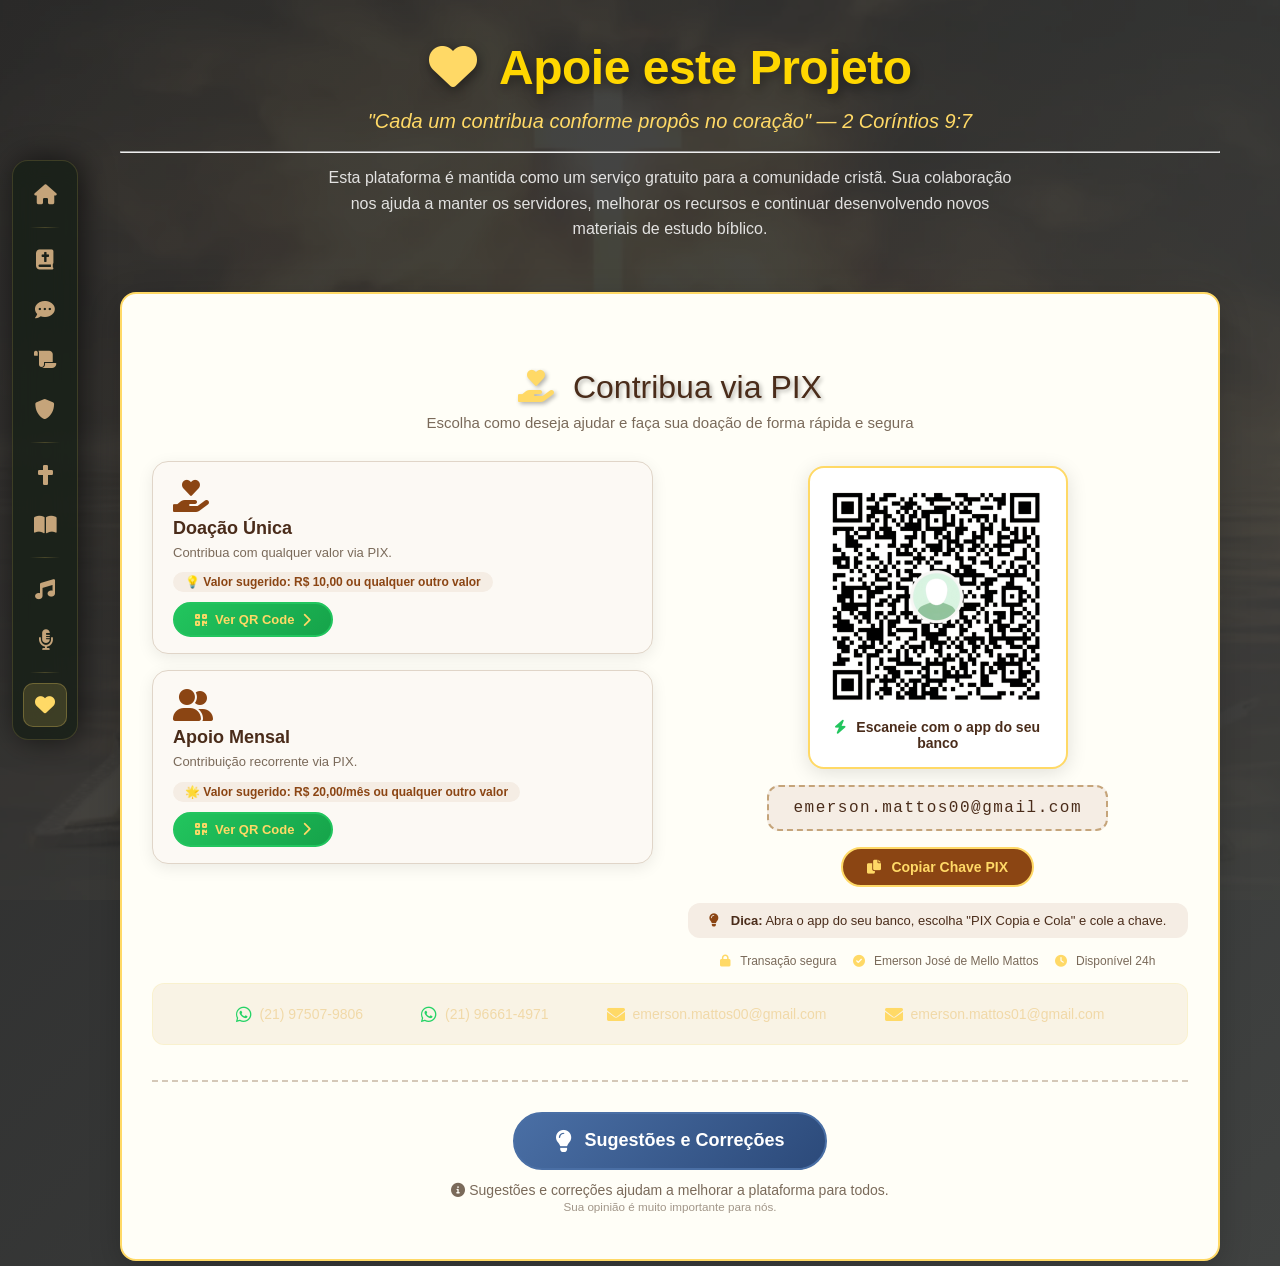
==== commit 0c987a16: "Update print statement from 'Hello' to 'Goodbye'" ====
--- a/apoiar.html
+++ b/apoiar.html
@@ -318,17 +318,6 @@
       border-color: #16a34a;
     }
 
-    .btn-patrocine {
-      background: linear-gradient(135deg, #d4af37, #b8941e);
-      border-color: #d4af37;
-      color: #1a1a2e;
-    }
-    .btn-patrocine:hover {
-      background: linear-gradient(135deg, #e8c84a, #c8a428);
-      border-color: #e8c84a;
-      color: #1a1a2e;
-    }
-
     .btn-sugestao {
       background: linear-gradient(135deg, #4a6fa5, #2c4a7a);
       border-color: #4a6fa5;
@@ -496,28 +485,6 @@
       justify-content: center;
     }
 
-    .btn-open-form {
-      display: inline-flex;
-      align-items: center;
-      gap: 12px;
-      padding: 16px 40px;
-      background: linear-gradient(135deg, var(--primary), var(--primary-dark));
-      color: var(--gold);
-      border: 2px solid var(--gold);
-      border-radius: 40px;
-      font-weight: 700;
-      font-size: 18px;
-      cursor: pointer;
-      transition: all 0.3s;
-    }
-    .btn-open-form:hover {
-      transform: scale(1.05);
-      box-shadow: 0 8px 24px rgba(139,69,19,0.4);
-    }
-    .btn-open-form i {
-      font-size: 22px;
-    }
-
     .btn-sugestao-form {
       display: inline-flex;
       align-items: center;
@@ -546,25 +513,83 @@
       margin-top: 0;
     }
 
-    /* ===== DEPOIMENTOS E APOIADORES ===== */
-    .testimonials { margin-top: 50px; text-align: center; color: #e4d5b8; }
-    .testimonials h3 { font-size: 26px; color: var(--gold); margin-bottom: 20px; }
-    .testimonial-grid { display: grid; grid-template-columns: repeat(auto-fit, minmax(220px, 1fr)); gap: 25px; margin-top: 15px; }
-    .testimonial-item { background: rgba(255,255,255,0.06); backdrop-filter: blur(6px); padding: 20px; border-radius: var(--border-radius); border: 1px solid rgba(255,215,0,0.15); font-size: 14px; line-height: 1.6; color: #f0e6d5; transition: transform 0.3s; }
-    .testimonial-item:hover { transform: translateY(-4px); }
-    .testimonial-item i { color: var(--gold); font-size: 24px; margin-bottom: 8px; display: block; }
-    .testimonial-item .author { margin-top: 10px; font-weight: 700; color: var(--gold); font-size: 13px; }
-
-    .supporters-section { margin-top: 5px; text-align: center; color: #e4d5b8; }
-    .supporters-section h3 { font-size: 26px; margin-bottom: 10px; color: var(--gold); }
-    .supporters-list { display: flex; flex-wrap: wrap; justify-content: center; gap: 12px 25px; margin-top: 18px; }
-    .supporter-tag { background: rgba(255,255,255,0.08); backdrop-filter: blur(4px); padding: 6px 20px; border-radius: 30px; font-size: 14px; border: 1px solid #c5a47a44; }
-    .supporter-tag i { color: var(--gold); margin-right: 6px; }
-    .share-buttons { margin-top: 30px; display: flex; justify-content: center; gap: 16px; flex-wrap: wrap; }
-    .share-btn { background: rgba(255,255,255,0.08); color: #e4d5b8; padding: 8px 20px; border-radius: 40px; text-decoration: none; display: inline-flex; align-items: center; gap: 8px; font-size: 14px; border: 1px solid #c5a47a44; transition: 0.3s; }
-    .share-btn:hover { background: var(--gold); color: var(--primary-dark); border-color: var(--gold); }
-
-    /* ===== MODAL DE FORMULÁRIO MELHORADO ===== */
+    /* ===== CONTATOS ===== */
+    .contact-info {
+      display: flex;
+      justify-content: center;
+      gap: 30px;
+      flex-wrap: wrap;
+      margin-top: 15px;
+      padding: 15px;
+      background: #f1e6cf71;
+      border-radius: 12px;
+      border: 1px solid rgba(255,215,0,0.1);
+    }
+    .contact-info a {
+      color: #f1d9a8;
+      text-decoration: none;
+      display: flex;
+      align-items: center;
+      gap: 8px;
+      font-size: 14px;
+      transition: all 0.3s;
+      padding: 6px 14px;
+      border-radius: 8px;
+    }
+    .contact-info a:hover {
+      color: var(--black);
+      transform: translateY(-2px);
+    }
+    .contact-info a i {
+      font-size: 18px;
+    }
+    .contact-info a i.fa-whatsapp { color: #25d366; }
+    .contact-info a i.fa-envelope { color: #ffd966; }
+
+    /* Links de contato no footer */
+    footer .contact-link {
+      color: var(--text-light);
+      background: rgba(255, 215, 0, 0.1);
+      padding: 6px 12px;
+      border-radius: 6px;
+      transition: all 0.3s ease;
+      text-decoration: none;
+      display: inline-block;
+    }
+
+    /* Estilo para os contatos no footer */
+    footer .contact-info {
+      display: flex;
+      justify-content: center;
+      gap: 15px;
+      flex-wrap: wrap;
+      margin-top: 8px;
+      font-size: 12px;
+      opacity: 0.8;
+    }
+
+    footer .contact-info a {
+      color: var(--text-light);
+      text-decoration: none;
+      transition: all 0.3s ease;
+      display: inline-flex;
+      align-items: center;
+      gap: 5px;
+      padding: 4px 10px;
+      border-radius: 6px;
+    }
+
+    footer .contact-info a:hover {
+      color: var(--gold);
+      background: rgba(255, 217, 102, 0.1);
+      transform: translateY(-2px);
+    }
+
+    footer .contact-info i {
+      font-size: 14px;
+    }
+
+    /* ===== MODAL DE SUGESTÕES E CORREÇÕES ===== */
     .modal-overlay {
       position: fixed;
       top: 0; left: 0; right: 0; bottom: 0;
@@ -590,17 +615,14 @@
       max-height: 92vh;
       border-radius: 24px;
       box-shadow: 0 30px 80px rgba(0,0,0,0.7);
-      border: 2px solid var(--gold);
+      border: 2px solid #4a6fa5;
       animation: modalPop 0.4s ease;
       overflow-y: auto;
       position: relative;
       padding: 0;
     }
 
-    .modal-box.sugestao-modal {
-      border-color: #4a6fa5;
-    }
-    .modal-box.sugestao-modal .modal-header {
+    .modal-box .modal-header {
       background: linear-gradient(135deg, #4a6fa5, #2c4a7a);
     }
 
@@ -611,12 +633,11 @@
 
     /* HEADER DO MODAL */
     .modal-header {
-      background: linear-gradient(135deg, var(--primary), var(--primary-dark));
       padding: 30px 35px 25px;
       border-radius: 22px 22px 0 0;
       text-align: center;
       position: relative;
-      border-bottom: 3px solid var(--gold);
+      border-bottom: 3px solid #4a6fa5;
     }
 
     .modal-header .modal-close {
@@ -643,7 +664,7 @@
 
     .modal-header .modal-icon-top {
       font-size: 52px;
-      color: var(--gold);
+      color: #ffd966;
       margin-bottom: 6px;
       display: block;
     }
@@ -665,8 +686,8 @@
 
     .modal-header .modal-badge {
       display: inline-block;
-      background: var(--gold);
-      color: var(--primary-dark);
+      background: #ffd966;
+      color: #2c4a7a;
       padding: 4px 16px;
       border-radius: 20px;
       font-size: 11px;
@@ -712,7 +733,7 @@
       font-size: 13px;
     }
     .form-group label i {
-      color: var(--gold);
+      color: #4a6fa5;
       font-size: 14px;
       width: 18px;
       text-align: center;
@@ -740,8 +761,8 @@
     .form-group select:focus,
     .form-group textarea:focus {
       outline: none;
-      border-color: var(--gold);
-      box-shadow: 0 0 0 4px rgba(255,215,0,0.15);
+      border-color: #4a6fa5;
+      box-shadow: 0 0 0 4px rgba(74, 111, 165, 0.15);
       background: #fff;
     }
 
@@ -778,7 +799,7 @@
       left: 14px;
       top: 50%;
       transform: translateY(-50%);
-      color: var(--gold);
+      color: #4a6fa5;
       font-size: 16px;
     }
     .input-icon-wrapper input,
@@ -791,9 +812,9 @@
       grid-column: 1 / -1;
       justify-self: center;
       padding: 16px 50px;
-      background: linear-gradient(135deg, var(--primary), var(--primary-dark));
-      color: var(--gold);
-      border: 2px solid var(--gold);
+      background: linear-gradient(135deg, #4a6fa5, #2c4a7a);
+      color: #ffffff;
+      border: 2px solid #4a6fa5;
       border-radius: 50px;
       font-weight: 700;
       font-size: 17px;
@@ -809,22 +830,10 @@
     }
     .btn-submit-form:hover {
       transform: scale(1.02);
-      box-shadow: 0 8px 30px rgba(139,69,19,0.4);
+      box-shadow: 0 8px 24px rgba(74, 111, 165, 0.4);
     }
     .btn-submit-form i {
       font-size: 20px;
-    }
-
-    .btn-submit-sugestao {
-      background: linear-gradient(135deg, #4a6fa5, #2c4a7a);
-      border-color: #4a6fa5;
-      color: #ffffff;
-    }
-    .btn-submit-sugestao:hover {
-      background: linear-gradient(135deg, #5a7fb5, #3a5a8a);
-      border-color: #5a7fb5;
-      color: #ffffff;
-      box-shadow: 0 8px 24px rgba(74, 111, 165, 0.4);
     }
 
     /* FOOTER DO MODAL */
@@ -842,7 +851,7 @@
       flex-wrap: wrap;
     }
     .modal-footer i {
-      color: var(--gold);
+      color: #4a6fa5;
       margin-right: 4px;
     }
     .modal-footer a {
@@ -854,7 +863,7 @@
       text-decoration: underline;
     }
 
-    /* ===== MODAL DE SUCESSO ===== */
+    /* ===== MODAL DE SUCESSO PARA SUGESTÕES ===== */
     .modal-success-overlay {
       position: fixed;
       top: 0; left: 0; right: 0; bottom: 0;
@@ -876,12 +885,12 @@
       border-radius: 24px;
       text-align: center;
       box-shadow: 0 30px 80px rgba(0,0,0,0.5);
-      border: 3px solid #22c55e;
+      border: 3px solid #4a6fa5;
       animation: modalPop 0.4s ease;
     }
     .modal-success-box .success-icon {
       font-size: 72px;
-      color: #22c55e;
+      color: #4a6fa5;
       margin-bottom: 12px;
     }
     .modal-success-box h3 {
@@ -903,12 +912,12 @@
       font-size: 14px;
       font-style: italic;
       margin-bottom: 20px;
-      border-left: 4px solid var(--gold);
+      border-left: 4px solid #4a6fa5;
     }
     .btn-modal-close {
-      background: var(--primary);
-      color: var(--gold);
-      border: 2px solid var(--gold);
+      background: linear-gradient(135deg, #4a6fa5, #2c4a7a);
+      color: #ffffff;
+      border: 2px solid #4a6fa5;
       padding: 14px 44px;
       border-radius: 50px;
       font-weight: 700;
@@ -917,7 +926,7 @@
       transition: 0.3s;
     }
     .btn-modal-close:hover {
-      background: var(--primary-dark);
+      background: linear-gradient(135deg, #5a7fb5, #3a5a8a);
       transform: scale(1.02);
     }
 
@@ -981,82 +990,6 @@
     footer { text-align: center; margin-top: 60px; padding: 25px 20px; color: #e4d5b8; border-top: 1px solid #c5a47a44; font-size: 13px; }
     footer i.fa-heart { color: #ff6b6b; }
 
-    /* ===== CONTATOS ===== */
-    .contact-info {
-      display: flex;
-      justify-content: center;
-      gap: 30px;
-      flex-wrap: wrap;
-      margin-top: 15px;
-      padding: 15px;
-      background: #f1e6cf71;
-      border-radius: 12px;
-      border: 1px solid rgba(255,215,0,0.1);
-    }
-    .contact-info a {
-      color: #f1d9a8;
-      text-decoration: none;
-      display: flex;
-      align-items: center;
-      gap: 8px;
-      font-size: 14px;
-      transition: all 0.3s;
-      padding: 6px 14px;
-      border-radius: 8px;
-    }
-    .contact-info a:hover {
-      color: var(--black);
-      transform: translateY(-2px);
-    }
-    .contact-info a i {
-      font-size: 18px;
-    }
-    .contact-info a i.fa-whatsapp { color: #25d366; }
-    .contact-info a i.fa-envelope { color: #ffd966; }
-
-    /* Links de contato no footer */
-    footer .contact-link {
-      color: var(--text-light);
-      background: rgba(255, 215, 0, 0.1);
-      padding: 6px 12px;
-      border-radius: 6px;
-      transition: all 0.3s ease;
-      text-decoration: none;
-      display: inline-block;
-    }
-
-    /* Estilo para os contatos no footer */
-    footer .contact-info {
-      display: flex;
-      justify-content: center;
-      gap: 15px;
-      flex-wrap: wrap;
-      margin-top: 8px;
-      font-size: 12px;
-      opacity: 0.8;
-    }
-
-    footer .contact-info a {
-      color: var(--text-light);
-      text-decoration: none;
-      transition: all 0.3s ease;
-      display: inline-flex;
-      align-items: center;
-      gap: 5px;
-      padding: 4px 10px;
-      border-radius: 6px;
-    }
-
-    footer .contact-info a:hover {
-      color: var(--gold);
-      background: rgba(255, 217, 102, 0.1);
-      transform: translateY(-2px);
-    }
-
-    footer .contact-info i {
-      font-size: 14px;
-    }
-
     /* ===== RESPONSIVO ===== */
     @media (max-width: 992px) {
       .pix-grid {
@@ -1075,7 +1008,6 @@
       .modal-body { padding: 20px; }
       .modal-footer { padding: 12px 20px; flex-direction: column; gap: 6px; }
       .pix-code { font-size: 16px; padding: 12px 18px; }
-      .testimonial-grid { grid-template-columns: 1fr; }
       .main-content { padding: 0 15px 0 70px; }
       .side-nav { left: 6px !important; padding: 8px 6px; gap: 4px; }
       .side-nav a { width: 36px; height: 36px; padding: 6px 8px; font-size: 16px; }
@@ -1083,7 +1015,7 @@
       .side-nav a .tooltip { font-size: 11px; left: 48px; padding: 4px 10px; }
       .donation-card { padding: 14px 16px; }
       .btn-actions-row { flex-direction: column; align-items: center; }
-      .btn-open-form, .btn-sugestao-form { width: 100%; justify-content: center; padding: 14px 20px; font-size: 16px; }
+      .btn-sugestao-form { width: 100%; justify-content: center; padding: 14px 20px; font-size: 16px; }
       .form-grid { grid-template-columns: 1fr; gap: 12px; }
       .btn-submit-form { width: 100%; justify-content: center; padding: 14px 20px; font-size: 15px; }
       .modal-header h2 { font-size: 22px; }
@@ -1102,7 +1034,7 @@
       .side-nav a { width: 32px; height: 32px; padding: 4px 6px; font-size: 14px; }
       .side-nav a i { font-size: 14px; }
       .side-nav a .tooltip { font-size: 10px; left: 40px; padding: 3px 8px; }
-      .btn-open-form, .btn-sugestao-form { font-size: 14px; padding: 12px 16px; }
+      .btn-sugestao-form { font-size: 14px; padding: 12px 16px; }
       .modal-header { padding: 20px 16px; }
       .modal-body { padding: 16px; }
       .modal-header h2 { font-size: 20px; }
@@ -1110,71 +1042,71 @@
     }
 
     /* ============================================
-   BOTÕES DE CONTATO - SHARE BUTTONS
-   ============================================ */
-.share-buttons {
-  display: flex;
-  justify-content: center;
-  gap: 15px;
-  flex-wrap: wrap;
-  margin: 20px 5;
-}
-
-.share-btn {
-  display: inline-flex;
-  align-items: center;
-  gap: 5px;
-  padding: 6px 14px;
-  border-radius: 30px;
-  text-decoration: none;
-  font-weight: 600;
-  font-size: 14px;
-  transition: all 0.3s ease;
-  border: 2px solid transparent;
-  background: rgba(255, 255, 255, 0.06);
-  color: var(--text-light);
-  border-color: rgba(197, 164, 122, 0.2);
-  cursor: pointer;
-}
-
-.share-btn:hover {
-  transform: translateY(-3px);
-  box-shadow: 0 8px 25px rgba(0,0,0,0.3);
-}
-
-.share-btn i {
-  font-size: 20px;
-}
-
-/* ===== BOTÃO WHATSAPP ===== */
-.share-btn.whatsapp-btn {
-  background: rgba(37, 211, 102, 0.12);
-  border-color: #25d366;
-  color: #25d366;
-}
-
-.share-btn.whatsapp-btn:hover {
-  background: #25d366;
-  color: #fff;
-  box-shadow: 0 8px 25px rgba(37, 211, 102, 0.4);
-  border-color: #25d366;
-  transform: translateY(-3px);
-}
-
-/* ===== BOTÃO E-MAIL ===== */
-.share-btn.email-btn {
-  background: rgba(255, 215, 0, 0.12);
-  border-color: var(--gold);
-  color: var(--gold);
-}
-
-.share-btn.email-btn:hover {
-  background: var(--gold);
-  color: var(--primary-dark);
-  box-shadow: 0 8px 25px rgba(255, 215, 0, 0.4);
-  border-color: var(--gold);
-  transform: translateY(-3px);
-}
+    BOTÕES DE CONTATO - SHARE BUTTONS
+    ============================================ */
+    .share-buttons {
+      display: flex;
+      justify-content: center;
+      gap: 15px;
+      flex-wrap: wrap;
+      margin: 20px 5;
+    }
+
+    .share-btn {
+      display: inline-flex;
+      align-items: center;
+      gap: 5px;
+      padding: 6px 14px;
+      border-radius: 30px;
+      text-decoration: none;
+      font-weight: 600;
+      font-size: 14px;
+      transition: all 0.3s ease;
+      border: 2px solid transparent;
+      background: rgba(255, 255, 255, 0.06);
+      color: var(--text-light);
+      border-color: rgba(197, 164, 122, 0.2);
+      cursor: pointer;
+    }
+
+    .share-btn:hover {
+      transform: translateY(-3px);
+      box-shadow: 0 8px 25px rgba(0,0,0,0.3);
+    }
+
+    .share-btn i {
+      font-size: 20px;
+    }
+
+    /* ===== BOTÃO WHATSAPP ===== */
+    .share-btn.whatsapp-btn {
+      background: rgba(37, 211, 102, 0.12);
+      border-color: #25d366;
+      color: #25d366;
+    }
+
+    .share-btn.whatsapp-btn:hover {
+      background: #25d366;
+      color: #fff;
+      box-shadow: 0 8px 25px rgba(37, 211, 102, 0.4);
+      border-color: #25d366;
+      transform: translateY(-3px);
+    }
+
+    /* ===== BOTÃO E-MAIL ===== */
+    .share-btn.email-btn {
+      background: rgba(255, 215, 0, 0.12);
+      border-color: var(--gold);
+      color: var(--gold);
+    }
+
+    .share-btn.email-btn:hover {
+      background: var(--gold);
+      color: var(--primary-dark);
+      box-shadow: 0 8px 25px rgba(255, 215, 0, 0.4);
+      border-color: var(--gold);
+      transform: translateY(-3px);
+    }
   </style>
 </head>
 <body>
@@ -1266,7 +1198,7 @@
               <i class="fas fa-hand-holding-heart card-icon"></i>
               <h3>Doação Única</h3>
               <p>Contribua com qualquer valor via PIX.</p>
-              <span class="highlight">💡 Valor sugerido: R$ 10,00 ou <i>qualquer outro valor</i></span>
+              <span class="highlight">💡 Valor sugerido: R$ 10,00 ou qualquer outro valor</span>
               <div class="card-actions">
                 <a href="#" class="btn-donate btn-pix" onclick="scrollParaQR()">
                   <i class="fas fa-qrcode"></i> Ver QR Code <i class="fas fa-chevron-right"></i>
@@ -1278,7 +1210,7 @@
               <i class="fas fa-user-friends card-icon"></i>
               <h3>Apoio Mensal</h3>
               <p>Contribuição recorrente via PIX.</p>
-              <span class="highlight">🌟 Valor sugerido: R$ 20,00/mês ou <i>qualquer outro valor</i></span>
+              <span class="highlight">🌟 Valor sugerido: R$ 20,00/mês ou qualquer outro valor</span>
               <div class="card-actions">
                 <a href="#" class="btn-donate btn-pix" onclick="scrollParaQR()">
                   <i class="fas fa-qrcode"></i> Ver QR Code <i class="fas fa-chevron-right"></i>
@@ -1324,29 +1256,17 @@
           </a>
         </div>
 
+        <!-- ===== BOTÃO SUGESTÕES ===== -->
         <div class="btn-open-form-wrapper">
           <div class="btn-actions-row">
-            <button class="btn-open-form" onclick="abrirFormModal()">
-              <i class="fas fa-pen-fancy"></i> Seja um Apoiador Oficial
-            </button>
             <button class="btn-sugestao-form" onclick="abrirSugestaoModal()">
               <i class="fas fa-lightbulb"></i> Sugestões e Correções
             </button>
           </div>
           <p class="btn-hint">
-            <i class="fas fa-info-circle"></i> Registre seu nome, deixe uma mensagem e inspire outros!<br>
-            <small style="opacity:0.7;">Sugestões e correções ajudam a melhorar a plataforma para todos.</small>
+            <i class="fas fa-info-circle"></i> Sugestões e correções ajudam a melhorar a plataforma para todos.<br>
+            <small style="opacity:0.7;">Sua opinião é muito importante para nós.</small>
           </p>
-        </div>
-      </section>
-
-      <!-- ===== DEPOIMENTOS ===== -->
-      <section class="testimonials">
-        <h3><i class="fas fa-quote-left"></i> Depoimentos dos Apoiadores</h3>
-        <div class="testimonial-grid" id="testimonialGrid">
-          <div class="testimonial-item"><i class="fas fa-quote-right"></i><p>"Esta plataforma transformou meus estudos diários. Fico feliz em poder contribuir para que outros também tenham acesso."</p><div class="author">— Ana Paula S.</div></div>
-          <div class="testimonial-item"><i class="fas fa-quote-right"></i><p>"Material rico e bem organizado. Apoiar esse projeto é investir na propagação da Palavra de Deus."</p><div class="author">— Pastor Marcos R.</div></div>
-          <div class="testimonial-item"><i class="fas fa-quote-right"></i><p>"Gratidão por disponibilizarem tantos recursos gratuitamente. Minha doação é uma pequena retribuição."</p><div class="author">— Lúcia M.</div></div>
         </div>
       </section>
     </div>
@@ -1387,127 +1307,12 @@
         </div>
       </div>
     </div>
-
-    <footer role="contentinfo">
-      <p><i class="fas fa-heart" aria-hidden="true"></i> Soli Deo Gloria | <i>Louvado e Exaltado seja o Nome de Deus!</i> <i class="fas fa-heart" aria-hidden="true"></i></p>
-      <p style="margin-top:8px;">Idealizado pelo Pastor Emerson José de Mello Mattos | ADAMRV</p>
-      <p style="margin-top:8px;">Plataforma 100% gratuita · Mantida por doações via PIX</p>
-      <section class="supporters-section">
-        <div class="share-buttons">
-          <a href="https://wa.me/5521975079806?text=Olá!%20Gostaria%20de%20saber%20mais%20sobre%20a%20Plataforma%20de%20Estudos%20Bíblicos" target="_blank" class="share-btn whatsapp-btn" title="(21) 975079806">
-            <i class="fab fa-whatsapp"></i> WhatsApp
-          </a> 
-          <a href="mailto:emerson.mattos00@gmail.com?subject=Contato%20sobre%20a%20Plataforma%20de%20Estudos%20Bíblicos&body=Olá,%20gostaria%20de%20entrar%20em%20contato%20sobre%20a%20plataforma..." class="share-btn email-btn" title="emerson.mattos00@gmail.com">
-            <i class="fas fa-envelope"></i> E-mail
-          </a>
-        </div>
-      </section>
-    </footer>
   </main>
-
-  <!-- ===== MODAL DE APOIADOR OFICIAL - MELHORADO ===== -->
-  <div class="modal-overlay" id="formModal">
-    <div class="modal-box">
-      <!-- HEADER -->
-      <div class="modal-header">
-        <button class="modal-close" onclick="fecharFormModal()">&times;</button>
-        <span class="modal-icon-top"><i class="fas fa-pen-fancy"></i></span>
-        <h2>Seja um Apoiador Oficial</h2>
-        <p class="modal-subtitle">Faça parte da nossa comunidade e inspire outros com sua mensagem</p>
-        <span class="modal-badge"><i class="fas fa-heart"></i> Sua contribuição importa</span>
-      </div>
-
-      <!-- BODY -->
-      <div class="modal-body">
-        <p class="form-sub">
-          <i class="fas fa-quote-left" style="color: var(--gold); opacity: 0.5;"></i>
-          Preencha os campos abaixo e apareça em nossa lista de apoiadores.
-          <i class="fas fa-quote-right" style="color: var(--gold); opacity: 0.5;"></i>
-        </p>
-
-        <form id="supporterForm" novalidate>
-          <div class="form-grid">
-            <div class="form-group">
-              <label>
-                <i class="fas fa-user"></i> Nome Completo
-                <span class="required-star">*</span>
-              </label>
-              <div class="input-icon-wrapper">
-                <i class="fas fa-user input-icon"></i>
-                <input type="text" id="supName" placeholder="Ex: João Silva" required />
-              </div>
-            </div>
-
-            <div class="form-group">
-              <label>
-                <i class="fas fa-envelope"></i> E-mail
-              </label>
-              <div class="input-icon-wrapper">
-                <i class="fas fa-envelope input-icon"></i>
-                <input type="email" id="supEmail" placeholder="seu@email.com" />
-              </div>
-              <span class="field-hint"><i class="fas fa-info-circle"></i> Opcional – para receber novidades</span>
-            </div>
-
-            <div class="form-group">
-              <label>
-                <i class="fas fa-hand-holding-heart"></i> Tipo de Apoio
-              </label>
-              <div class="input-icon-wrapper">
-                <i class="fas fa-tag input-icon"></i>
-                <select id="supType">
-                  <option value="Doação única">💰 Doação única</option>
-                  <option value="Apoio mensal">🔄 Apoio mensal</option>
-                  <option value="Patrocinador">📢 Patrocinador</option>
-                  <option value="Divulgação">📢 Divulgação</option>
-                  <option value="Oração">🙏 Oração</option>
-                </select>
-              </div>
-            </div>
-
-            <div class="form-group">
-              <label>
-                <i class="fas fa-star"></i> Quer aparecer como?
-              </label>
-              <div class="input-icon-wrapper">
-                <i class="fas fa-user-tag input-icon"></i>
-                <select id="supVisibility">
-                  <option value="Nome completo">👤 Nome completo</option>
-                  <option value="Primeiro nome">👤 Primeiro nome</option>
-                  <option value="Anônimo">🕊️ Anônimo</option>
-                </select>
-              </div>
-            </div>
-
-            <div class="form-group full-width">
-              <label>
-                <i class="fas fa-quote-left"></i> Mensagem de Apoio
-                <span class="required-star">*</span>
-              </label>
-              <textarea id="supMessage" placeholder="Escreva uma mensagem inspiradora para aparecer nos depoimentos..." required style="min-height: 90px;"></textarea>
-              <div class="char-counter"><span id="charCount">0</span> caracteres</div>
-            </div>
-
-            <button type="submit" class="btn-submit-form">
-              <i class="fas fa-paper-plane"></i> Enviar e Fazer Parte
-            </button>
-          </div>
-        </form>
-      </div>
-
-      <!-- FOOTER -->
-      <div class="modal-footer">
-        <span><i class="fas fa-lock"></i> Dados seguros</span>
-        <span><i class="fas fa-check-circle"></i> Apareça na lista</span>
-        <span><i class="fas fa-heart" style="color: #e74c3c;"></i> Inspiramos mais pessoas</span>
-      </div>
-    </div>
-  </div>
 
   <!-- ===== MODAL DE SUGESTÕES E CORREÇÕES ===== -->
   <div class="modal-overlay" id="sugestaoModal">
-    <div class="modal-box sugestao-modal">
-      <div class="modal-header" style="background: linear-gradient(135deg, #4a6fa5, #2c4a7a);">
+    <div class="modal-box">
+      <div class="modal-header">
         <button class="modal-close" onclick="fecharSugestaoModal()">&times;</button>
         <span class="modal-icon-top"><i class="fas fa-lightbulb"></i></span>
         <h2>Sugestões e Correções</h2>
@@ -1585,14 +1390,14 @@
               <div class="char-counter"><span id="sugCharCount">0</span> caracteres</div>
             </div>
 
-            <button type="submit" class="btn-submit-form btn-submit-sugestao">
+            <button type="submit" class="btn-submit-form">
               <i class="fas fa-paper-plane"></i> Enviar Sugestão
             </button>
           </div>
         </form>
       </div>
 
-      <div class="modal-footer" style="border-top-color: #4a6fa5;">
+      <div class="modal-footer">
         <span><i class="fas fa-lock"></i> Dados seguros</span>
         <span><i class="fas fa-check-circle"></i> Análise da equipe</span>
         <span><i class="fas fa-lightbulb"></i> Juntos melhoramos</span>
@@ -1600,33 +1405,18 @@
     </div>
   </div>
 
-  <!-- ===== MODAL DE SUCESSO ===== -->
-  <div class="modal-success-overlay" id="successModal">
-    <div class="modal-success-box">
-      <div class="success-icon"><i class="fas fa-check-circle"></i></div>
-      <h3>Recebemos seu apoio!</h3>
-      <p><strong id="modalUserName"></strong>, sua mensagem foi registrada com sucesso!</p>
-      <div class="verse-highlight">
-        <i class="fas fa-bible" style="margin-right: 8px; color: var(--gold);"></i>
-        "Deus ama a quem dá com alegria" — 2 Coríntios 9:7
-      </div>
-      <p style="font-size: 14px; color: var(--text-muted);">Você já faz parte oficialmente da nossa lista de apoiadores. 🙌</p>
-      <button class="btn-modal-close" onclick="fecharSuccessModal()"><i class="fas fa-heart"></i> Que bom!</button>
-    </div>
-  </div>
-
   <!-- ===== MODAL DE SUCESSO PARA SUGESTÕES ===== -->
   <div class="modal-success-overlay" id="sugestaoSuccessModal">
-    <div class="modal-success-box" style="border-color: #4a6fa5;">
-      <div class="success-icon" style="color: #4a6fa5;"><i class="fas fa-lightbulb"></i></div>
+    <div class="modal-success-box">
+      <div class="success-icon"><i class="fas fa-lightbulb"></i></div>
       <h3>Sugestão Enviada!</h3>
       <p><strong id="sugUserNome"></strong>, obrigado por contribuir para a melhoria da plataforma!</p>
-      <div class="verse-highlight" style="border-left-color: #4a6fa5;">
+      <div class="verse-highlight">
         <i class="fas fa-bible" style="margin-right: 8px; color: #4a6fa5;"></i>
         "O sábio ouvirá e crescerá em conhecimento" — Provérbios 1:5
       </div>
       <p style="font-size: 14px; color: var(--text-muted);">Sua sugestão será analisada pela equipe. 🙏</p>
-      <button class="btn-modal-close" onclick="fecharSugestaoSuccessModal()" style="background: linear-gradient(135deg, #4a6fa5, #2c4a7a); border-color: #4a6fa5;">
+      <button class="btn-modal-close" onclick="fecharSugestaoSuccessModal()">
         <i class="fas fa-check"></i> Obrigado!
       </button>
     </div>
@@ -1691,37 +1481,7 @@
     }
 
     // ============================================================
-    // 4. FUNÇÃO PARA ENVIAR E-MAIL
-    // ============================================================
-    function enviarEmail(assunto, corpo, destinatario = null) {
-      const emailPadrao = CONTATOS.email[0];
-      const para = destinatario || emailPadrao;
-      const url = `mailto:${para}?subject=${encodeURIComponent(assunto)}&body=${encodeURIComponent(corpo)}`;
-      window.open(url, '_blank');
-    }
-
-    // ============================================================
-    // 5. MODAL DO FORMULÁRIO DE APOIADOR
-    // ============================================================
-    function abrirFormModal() {
-      document.getElementById('formModal').classList.add('active');
-      document.body.style.overflow = 'hidden';
-      document.getElementById('charCount').textContent = '0';
-    }
-    function fecharFormModal() {
-      document.getElementById('formModal').classList.remove('active');
-      document.body.style.overflow = '';
-    }
-    document.getElementById('formModal').addEventListener('click', function(e) {
-      if (e.target === this) fecharFormModal();
-    });
-
-    document.getElementById('supMessage').addEventListener('input', function() {
-      document.getElementById('charCount').textContent = this.value.length;
-    });
-
-    // ============================================================
-    // 6. MODAL DE SUGESTÕES E CORREÇÕES
+    // 4. MODAL DE SUGESTÕES E CORREÇÕES
     // ============================================================
     function abrirSugestaoModal() {
       document.getElementById('sugestaoModal').classList.add('active');
@@ -1741,23 +1501,7 @@
     });
 
     // ============================================================
-    // 7. MODAL DE SUCESSO
-    // ============================================================
-    function abrirSuccessModal(nome) {
-      document.getElementById('modalUserName').textContent = nome;
-      document.getElementById('successModal').classList.add('active');
-      document.body.style.overflow = 'hidden';
-    }
-    function fecharSuccessModal() {
-      document.getElementById('successModal').classList.remove('active');
-      document.body.style.overflow = '';
-    }
-    document.getElementById('successModal').addEventListener('click', function(e) {
-      if (e.target === this) fecharSuccessModal();
-    });
-
-    // ============================================================
-    // 8. MODAL DE SUCESSO PARA SUGESTÕES
+    // 5. MODAL DE SUCESSO PARA SUGESTÕES
     // ============================================================
     function abrirSugestaoSuccessModal(nome) {
       document.getElementById('sugUserNome').textContent = nome;
@@ -1773,56 +1517,7 @@
     });
 
     // ============================================================
-    // 9. FORMULÁRIO DE APOIADOR
-    // ============================================================
-    document.getElementById('supporterForm').addEventListener('submit', function(e) {
-      e.preventDefault();
-      const nome = document.getElementById('supName').value.trim();
-      if (nome === '') {
-        alert('Por favor, digite seu nome para continuar.');
-        document.getElementById('supName').focus();
-        return;
-      }
-      const mensagem = document.getElementById('supMessage').value.trim() || 'Apoio este projeto com muito amor! ❤️';
-      const tipo = document.getElementById('supType').value;
-      const visibilidade = document.getElementById('supVisibility').value;
-      
-      let nomeExibido = nome;
-      if (visibilidade === 'Primeiro nome') {
-        nomeExibido = nome.split(' ')[0];
-      } else if (visibilidade === 'Anônimo') {
-        nomeExibido = 'Anônimo';
-      }
-
-      const lista = document.getElementById('supportersList');
-      const placeholder = document.getElementById('placeholderSupporter');
-      const newTag = document.createElement('span');
-      newTag.className = 'supporter-tag';
-      newTag.innerHTML = `<i class="fas fa-star"></i> ${nomeExibido}`;
-      if (placeholder) lista.insertBefore(newTag, placeholder);
-      else lista.appendChild(newTag);
-
-      const grid = document.getElementById('testimonialGrid');
-      const newTestimonial = document.createElement('div');
-      newTestimonial.className = 'testimonial-item';
-      newTestimonial.style.animation = 'modalPop 0.5s ease';
-      newTestimonial.innerHTML = `
-        <i class="fas fa-quote-right"></i>
-        <p>"${mensagem}"</p>
-        <div class="author">— ${nomeExibido} · ${tipo}</div>
-      `;
-      grid.prepend(newTestimonial);
-
-      fecharFormModal();
-      abrirSuccessModal(nomeExibido);
-      document.getElementById('supName').value = '';
-      document.getElementById('supEmail').value = '';
-      document.getElementById('supMessage').value = '';
-      document.getElementById('charCount').textContent = '0';
-    });
-
-    // ============================================================
-    // 10. FORMULÁRIO DE SUGESTÕES
+    // 6. FORMULÁRIO DE SUGESTÕES
     // ============================================================
     document.getElementById('sugestaoForm').addEventListener('submit', function(e) {
       e.preventDefault();
@@ -1864,7 +1559,7 @@
     });
 
     // ============================================================
-    // 11. COPIAR PIX
+    // 7. COPIAR PIX
     // ============================================================
     function copiarPix() {
       const pixText = document.getElementById('pixKey').innerText;
@@ -1882,7 +1577,7 @@
     }
 
     // ============================================================
-    // 12. TOAST
+    // 8. TOAST
     // ============================================================
     function mostrarToast(mensagem, tipo) {
       const toast = document.getElementById('toast');
@@ -1896,7 +1591,7 @@
     }
 
     // ============================================================
-    // 13. INICIALIZAÇÃO
+    // 9. INICIALIZAÇÃO
     // ============================================================
     (function init() {
       const params = new URLSearchParams(window.location.search);
@@ -1920,16 +1615,11 @@
     window.scrollParaQR = scrollParaQR;
     window.copiarPix = copiarPix;
     window.mostrarToast = mostrarToast;
-    window.abrirFormModal = abrirFormModal;
-    window.fecharFormModal = fecharFormModal;
     window.abrirSugestaoModal = abrirSugestaoModal;
     window.fecharSugestaoModal = fecharSugestaoModal;
-    window.abrirSuccessModal = abrirSuccessModal;
-    window.fecharSuccessModal = fecharSuccessModal;
     window.abrirSugestaoSuccessModal = abrirSugestaoSuccessModal;
     window.fecharSugestaoSuccessModal = fecharSugestaoSuccessModal;
     window.enviarWhatsApp = enviarWhatsApp;
-    window.enviarEmail = enviarEmail;
     window.CONTATOS = CONTATOS;
   </script>
 
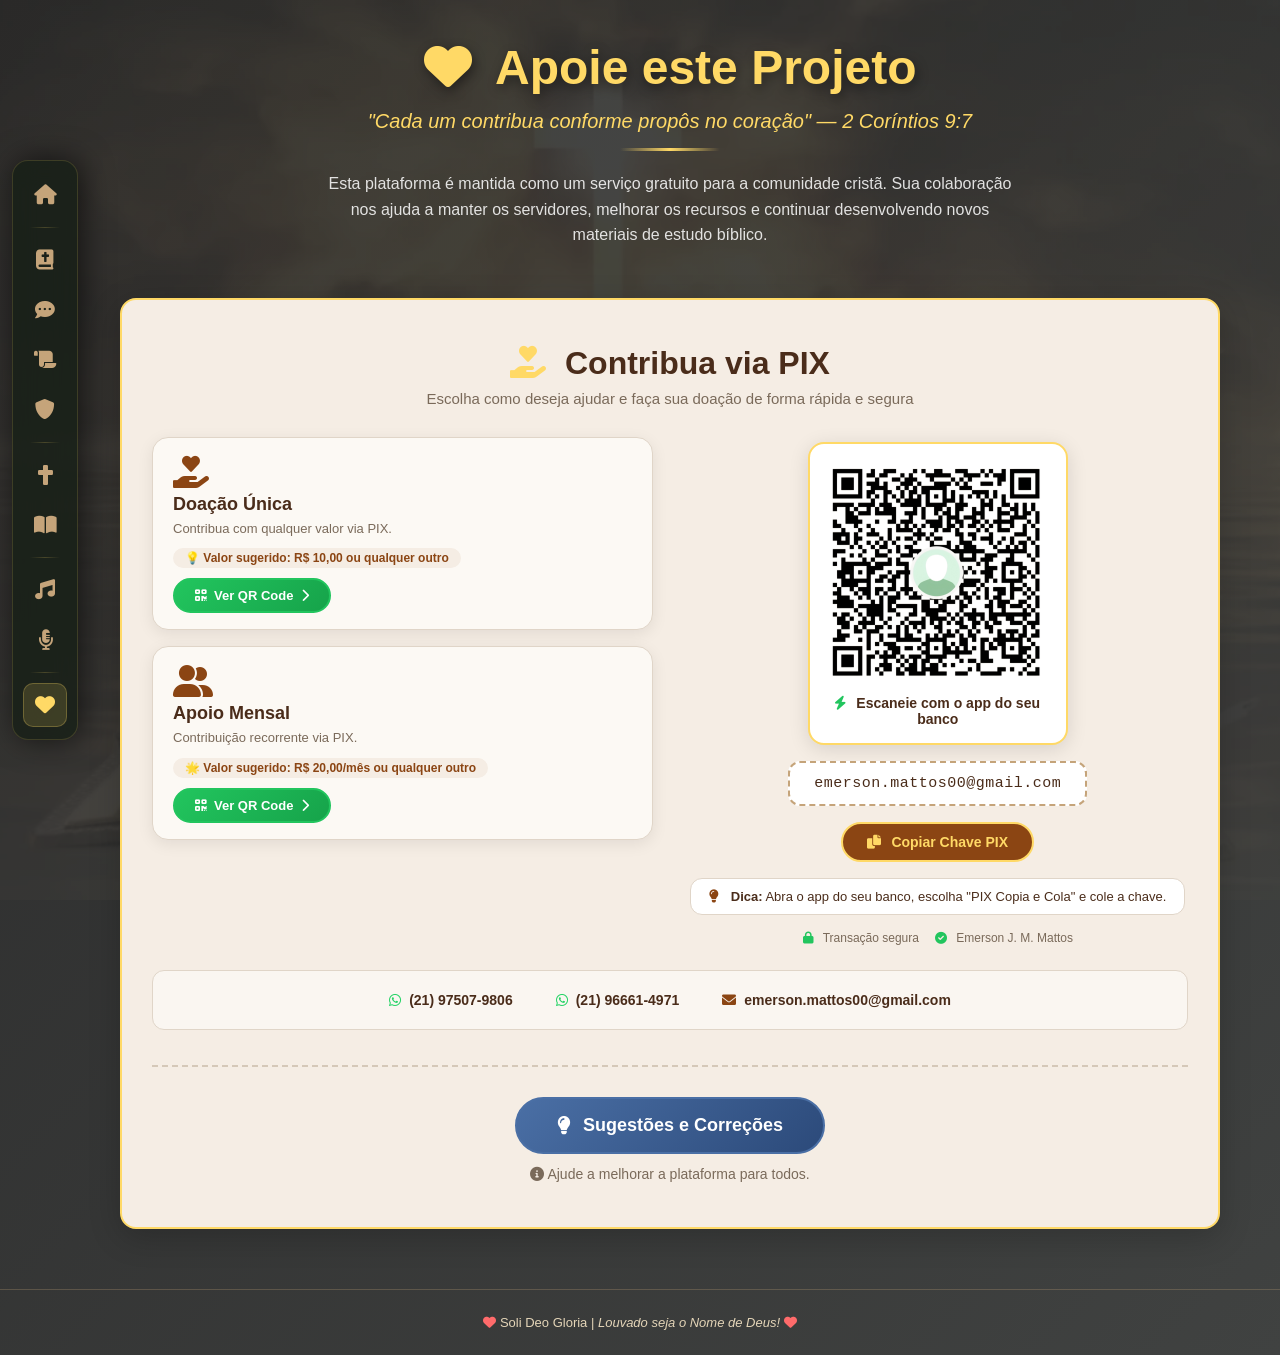
==== commit 973cf8f2: "Change greeting from 'Hello World' to 'Goodbye World'" ====
--- a/apoiar.html
+++ b/apoiar.html
@@ -3,43 +3,58 @@
 <head>
   <meta charset="UTF-8" />
   <meta name="viewport" content="width=device-width, initial-scale=1" />
-  <title>Plataforma de Estudos Bíblicos - Apoiar</title>
-  <link rel="stylesheet" href="style.css" />
+  <title>Apoie o Projeto | Plataforma de Estudos Bíblicos</title>
+  
+  <!-- ===== SEO E META TAGS (Sincronizado com index.html) ===== -->
+  <meta name="description" content="Apoie a Plataforma de Estudos Bíblicos. Sua contribuição ajuda a manter os servidores e a expandir o conteúdo gratuito da Palavra de Deus." />
+  <meta name="keywords" content="Doação, Apoiar, PIX, Bíblia Sagrada, Estudos Bíblicos, Emerson Mattos" />
+  <meta name="author" content="Emerson José de Mello Mattos" />
+  <meta name="robots" content="index, follow" />
+  
+  <!-- Open Graph -->
+  <meta property="og:title" content="Apoie a Plataforma de Estudos Bíblicos" />
+  <meta property="og:description" content="Ajude a manter a Palavra de Deus acessível a todos. Contribua via PIX." />
+  <meta property="og:type" content="website" />
+  <meta property="og:url" content="https://bibliaestudo.vercel.app/apoiar.html" />
+  <meta property="og:image" content="https://bibliaestudo.vercel.app/assets/capa/biblia-sagrada.webp" />
+  <meta property="og:locale" content="pt_BR" />
+
+  <link rel="canonical" href="https://bibliaestudo.vercel.app/apoiar.html" />
+  <link rel="icon" href="./assets/icons/bible-icon-192.png" type="image/png" />
   <link rel="stylesheet" href="https://cdnjs.cloudflare.com/ajax/libs/font-awesome/6.0.0-beta3/css/all.min.css" />
-  <link rel="icon" href="./assets/icons/bible-icon-192.png" type="image/png" />
+  
   <style>
-    /* ===== TODOS OS ESTILOS ===== */
+    /* ===== VARIÁVEIS GLOBAIS ===== */
     :root {
       --primary: #8B4513;
       --primary-dark: #4a2c1a;
       --gold: #ffd966;
+      --gold-dark: #e6c84a;
       --cream: #fffef7;
+      --text-light: #e4d5b8;
       --text-muted: #7a6a5a;
+      --success: #22c55e;
+      --success-dark: #16a34a;
+      --whatsapp: #25d366;
       --shadow: 0 8px 32px rgba(0,0,0,0.2);
       --border-radius: 16px;
-    }
+      --transition: 0.3s cubic-bezier(0.4, 0, 0.2, 1);
+    }
+
+    /* ===== RESET E BASE ===== */
     * { margin: 0; padding: 0; box-sizing: border-box; }
     body {
       font-family: 'Segoe UI', Tahoma, Geneva, Verdana, sans-serif;
       background: linear-gradient(135deg, #000000d5 0%, #404241 100%);
       min-height: 100vh;
       padding-top: 20px;
-    }
-
-    h1 {
-      position: relative;
-      font-size: 2.5em;
-      margin-bottom: 30px;
-      text-shadow: 2px 2px 4px rgba(0,0,0,0.3);
-      font-weight: 700;
-      letter-spacing: -0.5px;
-      color: #ffd700;
+      color: var(--text-light);
     }
 
     body::before {
       content: "";
       position: fixed;
-      top: 0; left: 0; right: 0; bottom: 0;
+      inset: 0;
       background: url('assets/capa/biblia-sagrada.webp') no-repeat center center fixed;
       background-size: cover;
       opacity: 0.10;
@@ -47,6 +62,14 @@
       z-index: 0;
       filter: sepia(0.3) brightness(0.9);
     }
+
+    /* ===== FOCUS INDICATOR (Acessibilidade) ===== */
+    *:focus-visible {
+      outline: 3px solid var(--gold);
+      outline-offset: 2px;
+      border-radius: 4px;
+    }
+
     .main-content {
       max-width: 1200px;
       margin: 0 auto;
@@ -55,16 +78,16 @@
       padding: 0 20px 0 80px;
     }
 
-    /* ===== MENU LATERAL ESQUERDO (FIXO) ===== */
+    /* ===== MENU LATERAL (Mesmo do index) ===== */
     .side-nav {
-      position: fixed !important;
-      top: 50% !important;
-      left: 12px !important;
-      transform: translateY(-50%) !important;
-      z-index: 10000 !important;
+      position: fixed;
+      top: 50%;
+      left: 12px;
+      transform: translateY(-50%);
+      z-index: 10000;
       background: rgba(20, 30, 20, 0.75);
-      backdrop-filter: blur(12px) !important;
-      -webkit-backdrop-filter: blur(12px) !important;
+      backdrop-filter: blur(12px);
+      -webkit-backdrop-filter: blur(12px);
       border-radius: 16px;
       padding: 12px 10px;
       display: flex;
@@ -80,7 +103,7 @@
       text-decoration: none;
       padding: 10px 12px;
       border-radius: 10px;
-      transition: all 0.3s ease;
+      transition: all var(--transition);
       display: flex;
       align-items: center;
       justify-content: center;
@@ -90,10 +113,7 @@
       height: 44px;
     }
 
-    .side-nav a i {
-      font-size: 20px;
-      transition: all 0.3s ease;
-    }
+    .side-nav a i { font-size: 20px; transition: all var(--transition); }
 
     .side-nav a .tooltip {
       position: absolute;
@@ -111,8 +131,8 @@
       transform: scale(0.8);
       transition: all 0.25s ease;
       border: 1px solid rgba(255, 217, 102, 0.2);
-      letter-spacing: 0.3px;
       box-shadow: 0 4px 15px rgba(0,0,0,0.4);
+      pointer-events: none;
     }
 
     .side-nav a .tooltip::after {
@@ -124,98 +144,52 @@
       border-right: 8px solid rgba(20, 30, 20, 0.92);
       border-top: 6px solid transparent;
       border-bottom: 6px solid transparent;
-      border-left: none;
-    }
-
-    .side-nav a:hover {
-      background: rgba(255, 217, 102, 0.12);
-      transform: scale(1.05);
-    }
-
-    .side-nav a:hover i {
-      color: #ffd966;
-      transform: scale(1.1);
-    }
-
-    .side-nav a:hover .tooltip {
-      opacity: 1;
-      visibility: visible;
-      transform: scale(1);
-    }
-
-    .side-nav a.active {
-      background: rgba(255, 217, 102, 0.15);
-      border: 1px solid rgba(255, 217, 102, 0.25);
-    }
-
-    .side-nav a.active i {
-      color: #ffd966;
-    }
-
-    .side-nav .divider {
-      width: 30px;
-      height: 1px;
-      background: linear-gradient(90deg, transparent, rgba(255, 217, 102, 0.2), transparent);
-      margin: 4px 0;
-    }
-
-    /* ===== ESTILOS DA PÁGINA APOIAR ===== */
-    .page {
-      display: none;
-      animation: fadeIn 0.4s ease;
-    }
-    .page.active {
-      display: block;
-    }
-    @keyframes fadeIn {
-      from { opacity: 0; transform: translateY(20px); }
-      to { opacity: 1; transform: translateY(0); }
-    }
+    }
+
+    .side-nav a:hover { background: rgba(255, 217, 102, 0.12); transform: scale(1.05); }
+    .side-nav a:hover i { color: #ffd966; transform: scale(1.1); }
+    .side-nav a:hover .tooltip { opacity: 1; visibility: visible; transform: scale(1); }
+    .side-nav a.active { background: rgba(255, 217, 102, 0.15); border: 1px solid rgba(255, 217, 102, 0.25); }
+    .side-nav a.active i { color: #ffd966; }
+    .side-nav .divider { width: 30px; height: 1px; background: linear-gradient(90deg, transparent, rgba(255, 217, 102, 0.2), transparent); margin: 4px 0; }
+
+    /* ===== PÁGINAS (SPA) ===== */
+    .page { display: none; animation: fadeIn 0.4s ease; }
+    .page.active { display: block; }
+    @keyframes fadeIn { from { opacity: 0; transform: translateY(20px); } to { opacity: 1; transform: translateY(0); } }
 
     .page-header { text-align: center; color: #fff; margin-bottom: 30px; padding: 20px 0; }
-    .page-header h1 { font-size: 48px; margin-bottom: 15px; text-shadow: 2px 4px 12px rgba(0,0,0,0.4); }
-    .page-header h1 i { color: var(--gold); margin-right: 12px; }
-    .page-header .subtitle { font-size: 20px; color: var(--gold); font-style: italic; }
-    .page-header .description { font-size: 16px; opacity: 0.85; max-width: 700px; margin: 12px auto 0; line-height: 1.6; }
-
-    /* ===== SEÇÃO PIX COM QR CODE E CARDS ===== */
+    .page-header h1 { font-size: 48px; margin-bottom: 15px; text-shadow: 2px 4px 12px rgba(0,0,0,0.4); color: var(--gold); }
+    .page-header h1 i { margin-right: 12px; }
+    .page-header .subtitle { font-size: 20px; color: var(--gold); font-style: italic; margin-bottom: 15px; }
+    
+    /* Divisor estilizado substituindo o <hr> */
+    .header-divider {
+      width: 100px;
+      height: 3px;
+      background: linear-gradient(90deg, transparent, var(--gold), transparent);
+      margin: 0 auto 20px;
+      border: none;
+    }
+
+    .page-header .description { font-size: 16px; opacity: 0.85; max-width: 700px; margin: 0 auto; line-height: 1.6; }
+
+    /* ===== SEÇÃO PIX ===== */
     .pix-section {
-      background: var(--cream);
+      background: #f5ede4;
       border-radius: var(--border-radius);
       padding: 45px 30px;
       margin-top: 30px;
       border: 2px solid var(--gold);
       box-shadow: var(--shadow);
-    }
-    .pix-section .section-title {
-      text-align: center;
       color: var(--primary-dark);
-      font-size: 32px;
-      margin-bottom: 8px;
-    }
-    .pix-section .section-title i {
-      color: var(--gold);
-      margin-right: 10px;
-    }
-    .pix-section .section-sub {
-      text-align: center;
-      color: var(--text-muted);
-      font-size: 15px;
-      margin-bottom: 30px;
-    }
-
-    .pix-grid {
-      display: grid;
-      grid-template-columns: 1fr 1fr;
-      gap: 35px;
-      align-items: start;
-    }
-
-    .donation-cards-left {
-      display: flex;
-      flex-direction: column;
-      gap: 16px;
-    }
+    }
+    .pix-section .section-title { text-align: center; font-size: 32px; margin-bottom: 8px; }
+    .pix-section .section-title i { color: var(--gold); margin-right: 10px; }
+    .pix-section .section-sub { text-align: center; color: var(--text-muted); font-size: 15px; margin-bottom: 30px; }
+
+    .pix-grid { display: grid; grid-template-columns: 1fr 1fr; gap: 35px; align-items: start; }
+    .donation-cards-left { display: flex; flex-direction: column; gap: 16px; }
 
     .donation-card {
       background: #fcf9f4;
@@ -231,38 +205,18 @@
     .donation-card::after {
       content: '';
       position: absolute;
-      top: 0;
-      left: 0;
-      right: 0;
+      top: 0; left: 0; right: 0;
       height: 4px;
       background: linear-gradient(90deg, var(--gold), #e67e22);
       opacity: 0;
       transition: opacity 0.3s;
     }
-    .donation-card:hover::after {
-      opacity: 1;
-    }
-    .donation-card:hover {
-      transform: translateX(6px);
-      box-shadow: 0 8px 24px rgba(0,0,0,0.12);
-    }
-    .donation-card .card-icon {
-      font-size: 32px;
-      color: var(--primary);
-      margin-bottom: 6px;
-      display: inline-block;
-    }
-    .donation-card h3 {
-      color: var(--primary-dark);
-      font-size: 18px;
-      margin-bottom: 4px;
-    }
-    .donation-card p {
-      color: var(--text-muted);
-      font-size: 13px;
-      line-height: 1.5;
-      margin-bottom: 10px;
-    }
+    .donation-card:hover::after { opacity: 1; }
+    .donation-card:hover { transform: translateX(6px); box-shadow: 0 8px 24px rgba(0,0,0,0.12); }
+    
+    .donation-card .card-icon { font-size: 32px; color: var(--primary); margin-bottom: 6px; display: inline-block; }
+    .donation-card h3 { font-size: 18px; margin-bottom: 4px; }
+    .donation-card p { color: var(--text-muted); font-size: 13px; line-height: 1.5; margin-bottom: 10px; }
     .donation-card .highlight {
       color: var(--primary);
       font-weight: bold;
@@ -273,107 +227,25 @@
       display: inline-block;
       margin-bottom: 10px;
     }
-    .donation-card .card-actions {
-      display: flex;
-      gap: 10px;
-      flex-wrap: wrap;
-    }
 
     .btn-donate {
       display: inline-flex;
       align-items: center;
       gap: 8px;
       padding: 8px 20px;
-      background: linear-gradient(135deg, var(--primary), var(--primary-dark));
-      color: var(--gold);
+      background: linear-gradient(135deg, var(--success), var(--success-dark));
+      color: #fff;
       text-decoration: none;
       border-radius: 40px;
       font-weight: 700;
       font-size: 13px;
       transition: all 0.3s;
-      border: 2px solid var(--gold);
+      border: 2px solid var(--success);
       cursor: pointer;
     }
-    .btn-donate:hover {
-      transform: scale(1.05);
-      background: linear-gradient(135deg, #a0522d, #5a3a2a);
-      box-shadow: 0 8px 24px rgba(139,69,19,0.4);
-    }
-    .btn-donate i { font-size: 14px; }
-    .btn-donate.secondary {
-      background: transparent;
-      border-color: var(--primary);
-      color: var(--primary);
-    }
-    .btn-donate.secondary:hover {
-      background: var(--primary);
-      color: var(--gold);
-    }
-    .btn-pix {
-      background: linear-gradient(135deg, #22c55e, #16a34a);
-      border-color: #22c55e;
-    }
-    .btn-pix:hover {
-      background: linear-gradient(135deg, #16a34a, #15803d);
-      border-color: #16a34a;
-    }
-
-    .btn-sugestao {
-      background: linear-gradient(135deg, #4a6fa5, #2c4a7a);
-      border-color: #4a6fa5;
-      color: #ffffff;
-    }
-    .btn-sugestao:hover {
-      background: linear-gradient(135deg, #5a7fb5, #3a5a8a);
-      border-color: #5a7fb5;
-      color: #ffffff;
-    }
-
-    [data-tooltip] { position: relative; cursor: help; }
-    [data-tooltip]:before {
-      content: attr(data-tooltip);
-      position: absolute;
-      bottom: calc(100% + 14px);
-      left: 50%;
-      transform: translateX(-50%) scale(0.9);
-      padding: 6px 14px;
-      background: var(--primary-dark);
-      color: var(--gold);
-      font-size: 12px;
-      white-space: nowrap;
-      border-radius: 8px;
-      box-shadow: 0 4px 12px rgba(0,0,0,0.3);
-      opacity: 0;
-      pointer-events: none;
-      transition: all 0.25s ease;
-      border: 1px solid var(--gold);
-      z-index: 100;
-    }
-    [data-tooltip]:after {
-      content: "";
-      position: absolute;
-      bottom: calc(100% + 6px);
-      left: 50%;
-      transform: translateX(-50%) scale(0.9);
-      border: 6px solid transparent;
-      border-top-color: var(--primary-dark);
-      opacity: 0;
-      transition: all 0.25s ease;
-      pointer-events: none;
-    }
-    [data-tooltip]:hover:before,
-    [data-tooltip]:hover:after {
-      opacity: 1;
-      transform: translateX(-50%) scale(1);
-    }
-
-    .qr-side-right {
-      display: flex;
-      flex-direction: column;
-      align-items: center;
-      gap: 16px;
-      padding-top: 5px;
-    }
+    .btn-donate:hover { transform: scale(1.05); box-shadow: 0 8px 24px rgba(34, 197, 94, 0.4); }
+
+    .qr-side-right { display: flex; flex-direction: column; align-items: center; gap: 16px; padding-top: 5px; }
 
     .qr-image-container {
       background: white;
@@ -383,44 +255,29 @@
       border: 2px solid #ffd966;
       display: inline-block;
       max-width: 260px;
-      transition: all 0.3s;
-    }
-    .qr-image-container:hover {
-      transform: scale(1.02);
-      box-shadow: 0 8px 30px rgba(255, 217, 102, 0.2);
-    }
-    .qr-image-container img {
-      width: 100%;
-      height: auto;
-      display: block;
-      border-radius: 20px;
-    }
-    .qr-image-container .qr-label {
-      margin-top: 10px;
-      font-size: 14px;
-      color: #4a2c1a;
-      font-weight: 600;
-      text-align: center;
-    }
-    .qr-image-container .qr-label i {
-      color: #22c55e;
-      margin-right: 6px;
-    }
+      transition: all 0.5s ease;
+    }
+    .qr-image-container.highlight-pulse {
+      box-shadow: 0 0 0 4px var(--success), 0 8px 30px rgba(34, 197, 94, 0.4);
+    }
+    .qr-image-container img { width: 100%; height: auto; display: block; border-radius: 8px; }
+    .qr-image-container .qr-label { margin-top: 10px; font-size: 14px; font-weight: 600; text-align: center; }
+    .qr-image-container .qr-label i { color: var(--success); margin-right: 6px; }
 
     .pix-code {
-      background: #f5ede4;
+      background: #fff;
       padding: 12px 24px;
       border-radius: 12px;
       font-family: 'Courier New', monospace;
-      font-size: 16px;
-      letter-spacing: 1.5px;
-      color: var(--primary-dark);
+      font-size: 15px;
+      letter-spacing: 0.5px;
       border: 2px dashed #c5a47a;
       word-break: break-all;
       max-width: 100%;
       user-select: all;
       text-align: center;
     }
+    
     .btn-copy {
       background: var(--primary);
       color: var(--gold);
@@ -436,55 +293,16 @@
       font-size: 14px;
       border: 2px solid var(--gold);
     }
-    .btn-copy:hover {
-      background: var(--primary-dark);
-      transform: scale(1.03);
-    }
-    .pix-tip {
-      background: #f5ede4;
-      padding: 10px 18px;
-      border-radius: 12px;
-      max-width: 100%;
-      width: 100%;
-      font-size: 13px;
-      color: var(--primary-dark);
-      text-align: center;
-    }
-    .pix-tip i {
-      color: var(--primary);
-      margin-right: 8px;
-    }
-    .security-badge {
-      display: flex;
-      justify-content: center;
-      gap: 16px;
-      flex-wrap: wrap;
-      font-size: 12px;
-      color: var(--text-muted);
-    }
-    .security-badge i {
-      color: var(--gold);
-      margin-right: 6px;
-    }
-
-    .btn-open-form-wrapper {
-      text-align: center;
-      margin-top: 35px;
-      padding-top: 30px;
-      border-top: 2px dashed #d5c8b8;
-      display: flex;
-      flex-direction: column;
-      align-items: center;
-      gap: 12px;
-    }
-
-    .btn-actions-row {
-      display: flex;
-      gap: 16px;
-      flex-wrap: wrap;
-      justify-content: center;
-    }
-
+    .btn-copy:hover { background: var(--primary-dark); transform: scale(1.03); }
+    
+    .pix-tip { background: #fff; padding: 10px 18px; border-radius: 12px; font-size: 13px; text-align: center; border: 1px solid #e0d5c8; }
+    .pix-tip i { color: var(--primary); margin-right: 8px; }
+    
+    .security-badge { display: flex; justify-content: center; gap: 16px; flex-wrap: wrap; font-size: 12px; color: var(--text-muted); }
+    .security-badge i { color: var(--success); margin-right: 6px; }
+
+    .btn-open-form-wrapper { text-align: center; margin-top: 35px; padding-top: 30px; border-top: 2px dashed #d5c8b8; }
+    
     .btn-sugestao-form {
       display: inline-flex;
       align-items: center;
@@ -499,100 +317,41 @@
       cursor: pointer;
       transition: all 0.3s;
     }
-    .btn-sugestao-form:hover {
-      transform: scale(1.05);
-      box-shadow: 0 8px 24px rgba(74, 111, 165, 0.4);
-    }
-    .btn-sugestao-form i {
-      font-size: 22px;
-    }
-
-    .btn-hint {
-      font-size: 14px;
-      color: #7a6a5a;
-      margin-top: 0;
-    }
+    .btn-sugestao-form:hover { transform: scale(1.05); box-shadow: 0 8px 24px rgba(74, 111, 165, 0.4); }
+    .btn-hint { font-size: 14px; color: var(--text-muted); margin-top: 12px; }
 
     /* ===== CONTATOS ===== */
     .contact-info {
       display: flex;
       justify-content: center;
-      gap: 30px;
+      gap: 15px;
       flex-wrap: wrap;
-      margin-top: 15px;
+      margin-top: 25px;
       padding: 15px;
-      background: #f1e6cf71;
+      background: rgba(255, 255, 255, 0.5);
       border-radius: 12px;
-      border: 1px solid rgba(255,215,0,0.1);
+      border: 1px solid #e0d5c8;
     }
     .contact-info a {
-      color: #f1d9a8;
+      color: var(--primary-dark);
       text-decoration: none;
       display: flex;
       align-items: center;
       gap: 8px;
       font-size: 14px;
+      font-weight: 600;
       transition: all 0.3s;
       padding: 6px 14px;
       border-radius: 8px;
     }
-    .contact-info a:hover {
-      color: var(--black);
-      transform: translateY(-2px);
-    }
-    .contact-info a i {
-      font-size: 18px;
-    }
-    .contact-info a i.fa-whatsapp { color: #25d366; }
-    .contact-info a i.fa-envelope { color: #ffd966; }
-
-    /* Links de contato no footer */
-    footer .contact-link {
-      color: var(--text-light);
-      background: rgba(255, 215, 0, 0.1);
-      padding: 6px 12px;
-      border-radius: 6px;
-      transition: all 0.3s ease;
-      text-decoration: none;
-      display: inline-block;
-    }
-
-    /* Estilo para os contatos no footer */
-    footer .contact-info {
-      display: flex;
-      justify-content: center;
-      gap: 15px;
-      flex-wrap: wrap;
-      margin-top: 8px;
-      font-size: 12px;
-      opacity: 0.8;
-    }
-
-    footer .contact-info a {
-      color: var(--text-light);
-      text-decoration: none;
-      transition: all 0.3s ease;
-      display: inline-flex;
-      align-items: center;
-      gap: 5px;
-      padding: 4px 10px;
-      border-radius: 6px;
-    }
-
-    footer .contact-info a:hover {
-      color: var(--gold);
-      background: rgba(255, 217, 102, 0.1);
-      transform: translateY(-2px);
-    }
-
-    footer .contact-info i {
-      font-size: 14px;
-    }
-
-    /* ===== MODAL DE SUGESTÕES E CORREÇÕES ===== */
+    .contact-info a:hover { background: rgba(139, 69, 19, 0.1); transform: translateY(-2px); }
+    .contact-info a i.fa-whatsapp { color: var(--whatsapp); }
+    .contact-info a i.fa-envelope { color: var(--primary); }
+
+    /* ===== MODAIS (Acessibilidade Melhorada) ===== */
     .modal-overlay {
       position: fixed;
-      top: 0; left: 0; right: 0; bottom: 0;
+      inset: 0;
       background: rgba(0,0,0,0.75);
       backdrop-filter: blur(8px);
       display: none;
@@ -600,13 +359,9 @@
       justify-content: center;
       z-index: 99999;
       padding: 20px;
-      animation: fadeInOverlay 0.3s ease;
-    }
-    .modal-overlay.active { display: flex; }
-    @keyframes fadeInOverlay {
-      from { opacity: 0; }
-      to { opacity: 1; }
-    }
+    }
+    .modal-overlay.active { display: flex; animation: fadeInOverlay 0.3s ease; }
+    @keyframes fadeInOverlay { from { opacity: 0; } to { opacity: 1; } }
 
     .modal-box {
       background: var(--cream);
@@ -619,133 +374,50 @@
       animation: modalPop 0.4s ease;
       overflow-y: auto;
       position: relative;
-      padding: 0;
-    }
-
-    .modal-box .modal-header {
-      background: linear-gradient(135deg, #4a6fa5, #2c4a7a);
-    }
-
-    @keyframes modalPop {
-      0% { transform: scale(0.85) translateY(30px); opacity: 0; }
-      100% { transform: scale(1) translateY(0); opacity: 1; }
-    }
-
-    /* HEADER DO MODAL */
+      color: var(--primary-dark);
+    }
+    @keyframes modalPop { 0% { transform: scale(0.85) translateY(30px); opacity: 0; } 100% { transform: scale(1) translateY(0); opacity: 1; } }
+
     .modal-header {
       padding: 30px 35px 25px;
+      background: linear-gradient(135deg, #4a6fa5, #2c4a7a);
       border-radius: 22px 22px 0 0;
       text-align: center;
       position: relative;
       border-bottom: 3px solid #4a6fa5;
-    }
-
-    .modal-header .modal-close {
+      color: #fff;
+    }
+    .modal-close {
       position: absolute;
-      top: 14px;
-      right: 18px;
+      top: 14px; right: 18px;
       background: rgba(255,255,255,0.15);
       border: none;
       font-size: 24px;
       color: #fff;
       cursor: pointer;
       transition: 0.3s;
-      width: 40px;
-      height: 40px;
+      width: 40px; height: 40px;
       border-radius: 50%;
-      display: flex;
-      align-items: center;
-      justify-content: center;
-    }
-    .modal-header .modal-close:hover {
-      background: rgba(255,255,255,0.3);
-      transform: rotate(90deg);
-    }
-
-    .modal-header .modal-icon-top {
-      font-size: 52px;
-      color: #ffd966;
-      margin-bottom: 6px;
-      display: block;
-    }
-
-    .modal-header h2 {
-      color: #fff;
-      font-size: 28px;
-      margin-bottom: 4px;
-      font-weight: 700;
-      letter-spacing: -0.5px;
-      text-shadow: 0 2px 4px rgba(0,0,0,0.2);
-    }
-
-    .modal-header .modal-subtitle {
-      color: rgba(255,255,255,0.85);
-      font-size: 15px;
-      font-weight: 400;
-    }
-
-    .modal-header .modal-badge {
-      display: inline-block;
-      background: #ffd966;
-      color: #2c4a7a;
-      padding: 4px 16px;
-      border-radius: 20px;
-      font-size: 11px;
-      font-weight: 700;
-      text-transform: uppercase;
-      letter-spacing: 0.5px;
-      margin-top: 8px;
-    }
-
-    /* CORPO DO MODAL */
-    .modal-body {
-      padding: 28px 35px 35px;
-    }
-
-    .modal-body .form-sub {
-      text-align: center;
-      color: var(--text-muted);
-      font-size: 14px;
-      margin-bottom: 24px;
-      line-height: 1.5;
-    }
-
-    .form-grid {
-      display: grid;
-      grid-template-columns: 1fr 1fr;
-      gap: 16px;
-    }
-
-    .form-group {
-      margin-bottom: 2px;
-    }
-    .form-group.full-width {
-      grid-column: 1 / -1;
-    }
-
-    .form-group label {
-      display: flex;
-      align-items: center;
-      gap: 8px;
-      font-weight: 600;
-      color: var(--primary-dark);
-      margin-bottom: 5px;
-      font-size: 13px;
-    }
-    .form-group label i {
-      color: #4a6fa5;
-      font-size: 14px;
-      width: 18px;
-      text-align: center;
-    }
-    .form-group label .required-star {
-      color: #e74c3c;
-      font-size: 16px;
-    }
-
-    .form-group input,
-    .form-group select,
-    .form-group textarea {
+      display: flex; align-items: center; justify-content: center;
+    }
+    .modal-close:hover { background: rgba(255,255,255,0.3); transform: rotate(90deg); }
+    .modal-icon-top { font-size: 52px; color: #ffd966; margin-bottom: 6px; display: block; }
+    .modal-header h2 { font-size: 28px; margin-bottom: 4px; text-shadow: 0 2px 4px rgba(0,0,0,0.2); }
+    .modal-subtitle { color: rgba(255,255,255,0.85); font-size: 15px; }
+    .modal-badge { display: inline-block; background: #ffd966; color: #2c4a7a; padding: 4px 16px; border-radius: 20px; font-size: 11px; font-weight: 700; text-transform: uppercase; margin-top: 8px; }
+
+    .modal-body { padding: 28px 35px 35px; }
+    .form-sub { text-align: center; color: var(--text-muted); font-size: 14px; margin-bottom: 24px; line-height: 1.5; }
+
+    .form-grid { display: grid; grid-template-columns: 1fr 1fr; gap: 16px; }
+    .form-group { margin-bottom: 2px; }
+    .form-group.full-width { grid-column: 1 / -1; }
+
+    .form-group label { display: flex; align-items: center; gap: 8px; font-weight: 600; margin-bottom: 5px; font-size: 13px; cursor: pointer; }
+    .form-group label i { color: #4a6fa5; font-size: 14px; width: 18px; text-align: center; }
+    .required-star { color: #e74c3c; font-size: 16px; }
+
+    .form-group input, .form-group select, .form-group textarea {
       width: 100%;
       padding: 12px 16px;
       border: 2px solid #e0d5c8;
@@ -756,65 +428,34 @@
       font-family: inherit;
       color: #2c1810;
     }
-
-    .form-group input:focus,
-    .form-group select:focus,
-    .form-group textarea:focus {
+    .form-group input:focus, .form-group select:focus, .form-group textarea:focus {
       outline: none;
       border-color: #4a6fa5;
       box-shadow: 0 0 0 4px rgba(74, 111, 165, 0.15);
       background: #fff;
     }
-
-    .form-group textarea {
-      min-height: 80px;
-      resize: vertical;
-    }
-
-    .form-group .field-hint {
-      font-size: 11px;
-      color: var(--text-muted);
-      margin-top: 4px;
-      display: flex;
-      align-items: center;
-      gap: 4px;
-    }
-    .form-group .field-hint i {
-      font-size: 12px;
-    }
-
-    .form-group .char-counter {
-      font-size: 11px;
-      color: var(--text-muted);
-      text-align: right;
-      margin-top: 3px;
-    }
-
-    /* INPUT COM ÍCONE */
-    .input-icon-wrapper {
-      position: relative;
-    }
-    .input-icon-wrapper .input-icon {
-      position: absolute;
-      left: 14px;
-      top: 50%;
-      transform: translateY(-50%);
-      color: #4a6fa5;
-      font-size: 16px;
-    }
-    .input-icon-wrapper input,
-    .input-icon-wrapper select {
-      padding-left: 44px;
-    }
-
-    /* BOTÃO DE ENVIO */
+    
+    /* Estado de erro na validação */
+    .form-group input.error, .form-group select.error, .form-group textarea.error {
+      border-color: #e74c3c;
+      background: #fff5f5;
+    }
+
+    .form-group textarea { min-height: 80px; resize: vertical; }
+    .field-hint { font-size: 11px; color: var(--text-muted); margin-top: 4px; display: flex; align-items: center; gap: 4px; }
+    .char-counter { font-size: 11px; color: var(--text-muted); text-align: right; margin-top: 3px; }
+
+    .input-icon-wrapper { position: relative; }
+    .input-icon { position: absolute; left: 14px; top: 50%; transform: translateY(-50%); color: #4a6fa5; font-size: 16px; pointer-events: none; }
+    .input-icon-wrapper input, .input-icon-wrapper select { padding-left: 44px; }
+
     .btn-submit-form {
       grid-column: 1 / -1;
       justify-self: center;
       padding: 16px 50px;
-      background: linear-gradient(135deg, #4a6fa5, #2c4a7a);
+      background: linear-gradient(135deg, var(--whatsapp), #128C7E); /* Cor do WhatsApp para clareza */
       color: #ffffff;
-      border: 2px solid #4a6fa5;
+      border: none;
       border-radius: 50px;
       font-weight: 700;
       font-size: 17px;
@@ -826,17 +467,9 @@
       margin-top: 10px;
       width: 100%;
       justify-content: center;
-      letter-spacing: 0.3px;
-    }
-    .btn-submit-form:hover {
-      transform: scale(1.02);
-      box-shadow: 0 8px 24px rgba(74, 111, 165, 0.4);
-    }
-    .btn-submit-form i {
-      font-size: 20px;
-    }
-
-    /* FOOTER DO MODAL */
+    }
+    .btn-submit-form:hover { transform: scale(1.02); box-shadow: 0 8px 24px rgba(37, 211, 102, 0.4); }
+
     .modal-footer {
       background: #f5f0e8;
       padding: 14px 35px;
@@ -850,33 +483,9 @@
       gap: 20px;
       flex-wrap: wrap;
     }
-    .modal-footer i {
-      color: #4a6fa5;
-      margin-right: 4px;
-    }
-    .modal-footer a {
-      color: var(--primary);
-      text-decoration: none;
-      font-weight: 600;
-    }
-    .modal-footer a:hover {
-      text-decoration: underline;
-    }
-
-    /* ===== MODAL DE SUCESSO PARA SUGESTÕES ===== */
-    .modal-success-overlay {
-      position: fixed;
-      top: 0; left: 0; right: 0; bottom: 0;
-      background: rgba(0,0,0,0.7);
-      backdrop-filter: blur(6px);
-      display: none;
-      align-items: center;
-      justify-content: center;
-      z-index: 999999;
-      padding: 20px;
-    }
-    .modal-success-overlay.active { display: flex; }
-
+    .modal-footer i { color: #4a6fa5; margin-right: 4px; }
+
+    /* Modal de Sucesso */
     .modal-success-box {
       background: var(--cream);
       max-width: 480px;
@@ -887,33 +496,12 @@
       box-shadow: 0 30px 80px rgba(0,0,0,0.5);
       border: 3px solid #4a6fa5;
       animation: modalPop 0.4s ease;
-    }
-    .modal-success-box .success-icon {
-      font-size: 72px;
-      color: #4a6fa5;
-      margin-bottom: 12px;
-    }
-    .modal-success-box h3 {
-      font-size: 28px;
       color: var(--primary-dark);
-      margin-bottom: 8px;
-    }
-    .modal-success-box p {
-      color: var(--text-muted);
-      font-size: 16px;
-      line-height: 1.6;
-      margin-bottom: 24px;
-    }
-    .modal-success-box .verse-highlight {
-      background: #f5ede4;
-      padding: 12px 20px;
-      border-radius: 12px;
-      color: var(--primary-dark);
-      font-size: 14px;
-      font-style: italic;
-      margin-bottom: 20px;
-      border-left: 4px solid #4a6fa5;
-    }
+    }
+    .success-icon { font-size: 72px; color: #4a6fa5; margin-bottom: 12px; }
+    .modal-success-box h3 { font-size: 28px; margin-bottom: 8px; }
+    .modal-success-box p { color: var(--text-muted); font-size: 16px; line-height: 1.6; margin-bottom: 24px; }
+    .verse-highlight { background: #f5ede4; padding: 12px 20px; border-radius: 12px; font-size: 14px; font-style: italic; margin-bottom: 20px; border-left: 4px solid #4a6fa5; }
     .btn-modal-close {
       background: linear-gradient(135deg, #4a6fa5, #2c4a7a);
       color: #ffffff;
@@ -925,26 +513,23 @@
       cursor: pointer;
       transition: 0.3s;
     }
-    .btn-modal-close:hover {
-      background: linear-gradient(135deg, #5a7fb5, #3a5a8a);
-      transform: scale(1.02);
-    }
-
-    /* ===== TOAST ===== */
+    .btn-modal-close:hover { background: linear-gradient(135deg, #5a7fb5, #3a5a8a); transform: scale(1.02); }
+
+    /* Toast */
     .toast {
       position: fixed;
       bottom: 30px;
       left: 50%;
       transform: translateX(-50%) translateY(20px);
-      background: #4a2c1a;
-      color: #ffd966;
+      background: var(--primary-dark);
+      color: var(--gold);
       padding: 16px 32px;
       border-radius: 12px;
       font-weight: 700;
       font-size: 16px;
       box-shadow: 0 8px 32px rgba(0,0,0,0.5);
       z-index: 9999999;
-      border: 1px solid #ffd966;
+      border: 1px solid var(--gold);
       opacity: 0;
       transition: opacity 0.4s ease, transform 0.4s ease;
       display: flex;
@@ -952,13 +537,9 @@
       gap: 12px;
       pointer-events: none;
     }
-    .toast.show {
-      opacity: 1;
-      transform: translateX(-50%) translateY(0);
-      pointer-events: auto;
-    }
-
-    /* ===== PÁGINAS DE REDIRECIONAMENTO ===== */
+    .toast.show { opacity: 1; transform: translateX(-50%) translateY(0); pointer-events: auto; }
+
+    /* Páginas de Redirecionamento */
     .redirect-card {
       background: #fffef7;
       max-width: 540px;
@@ -968,34 +549,30 @@
       text-align: center;
       box-shadow: 0 20px 60px rgba(0,0,0,0.4);
       border: 1px solid #c5a47a;
+      color: var(--primary-dark);
     }
     .redirect-card .icon { font-size: 72px; margin-bottom: 15px; }
-    .redirect-card h2 { color: #4a2c1a; font-size: 28px; margin-bottom: 8px; }
+    .redirect-card h2 { font-size: 28px; margin-bottom: 8px; }
     .redirect-card p { color: #5a4a3a; font-size: 16px; line-height: 1.6; margin-bottom: 20px; }
-    .spinner { width: 60px; height: 60px; margin: 15px auto; border: 6px solid #e0d5c0; border-top-color: #22c55e; border-radius: 50%; animation: spin 0.9s linear infinite; }
+    .spinner { width: 60px; height: 60px; margin: 15px auto; border: 6px solid #e0d5c0; border-top-color: var(--success); border-radius: 50%; animation: spin 0.9s linear infinite; }
     @keyframes spin { to { transform: rotate(360deg); } }
-    .progress-bar-redir { width: 100%; height: 6px; background: #e0d5c0; border-radius: 10px; margin: 20px 0 10px; overflow: hidden; }
-    .progress-bar-redir .fill { height: 100%; width: 0%; background: linear-gradient(90deg, #22c55e, #16a34a); border-radius: 10px; animation: progress 5s ease forwards; }
-    @keyframes progress { from { width: 0%; } to { width: 100%; } }
-    .btn-voltar { display: inline-block; margin-top: 15px; color: #8B4513; text-decoration: none; font-weight: 600; border: 2px solid #8B4513; padding: 10px 28px; border-radius: 40px; transition: 0.3s; }
-    .btn-voltar:hover { background: #8B4513; color: #ffd966; }
-    .highlight-verse { background: #f5ede4; padding: 12px 20px; border-radius: 12px; color: #4a2c1a; font-size: 15px; margin: 15px 0 25px; display: inline-block; }
+    
+    .btn-voltar { display: inline-block; margin-top: 15px; color: var(--primary); text-decoration: none; font-weight: 600; border: 2px solid var(--primary); padding: 10px 28px; border-radius: 40px; transition: 0.3s; }
+    .btn-voltar:hover { background: var(--primary); color: var(--gold); }
+    .highlight-verse { background: #f5ede4; padding: 12px 20px; border-radius: 12px; font-size: 15px; margin: 15px 0 25px; display: inline-block; }
     .btn-group { display: flex; gap: 15px; justify-content: center; flex-wrap: wrap; }
     .btn { padding: 12px 30px; border-radius: 40px; text-decoration: none; font-weight: 700; transition: 0.3s; border: 2px solid transparent; display: inline-flex; align-items: center; gap: 8px; }
-    .btn-primary { background: #8B4513; color: #ffd966; border-color: #ffd966; }
-    .btn-primary:hover { background: #4a2c1a; transform: scale(1.03); }
-    .btn-secondary { background: transparent; color: #8B4513; border-color: #8B4513; }
-    .btn-secondary:hover { background: #8B4513; color: #ffd966; }
-
-    footer { text-align: center; margin-top: 60px; padding: 25px 20px; color: #e4d5b8; border-top: 1px solid #c5a47a44; font-size: 13px; }
+    .btn-primary { background: var(--primary); color: var(--gold); border-color: var(--gold); }
+    .btn-primary:hover { background: var(--primary-dark); transform: scale(1.03); }
+    .btn-secondary { background: transparent; color: var(--primary); border-color: var(--primary); }
+    .btn-secondary:hover { background: var(--primary); color: var(--gold); }
+
+    footer { text-align: center; margin-top: 60px; padding: 25px 20px; color: var(--text-light); border-top: 1px solid #c5a47a44; font-size: 13px; }
     footer i.fa-heart { color: #ff6b6b; }
 
     /* ===== RESPONSIVO ===== */
     @media (max-width: 992px) {
-      .pix-grid {
-        grid-template-columns: 1fr;
-        gap: 30px;
-      }
+      .pix-grid { grid-template-columns: 1fr; gap: 30px; }
       .donation-cards-left { order: 2; }
       .qr-side-right { order: 1; }
     }
@@ -1007,179 +584,61 @@
       .modal-header { padding: 25px 20px; }
       .modal-body { padding: 20px; }
       .modal-footer { padding: 12px 20px; flex-direction: column; gap: 6px; }
-      .pix-code { font-size: 16px; padding: 12px 18px; }
       .main-content { padding: 0 15px 0 70px; }
       .side-nav { left: 6px !important; padding: 8px 6px; gap: 4px; }
       .side-nav a { width: 36px; height: 36px; padding: 6px 8px; font-size: 16px; }
       .side-nav a i { font-size: 16px; }
       .side-nav a .tooltip { font-size: 11px; left: 48px; padding: 4px 10px; }
-      .donation-card { padding: 14px 16px; }
-      .btn-actions-row { flex-direction: column; align-items: center; }
-      .btn-sugestao-form { width: 100%; justify-content: center; padding: 14px 20px; font-size: 16px; }
       .form-grid { grid-template-columns: 1fr; gap: 12px; }
-      .btn-submit-form { width: 100%; justify-content: center; padding: 14px 20px; font-size: 15px; }
-      .modal-header h2 { font-size: 22px; }
-      .modal-header .modal-icon-top { font-size: 40px; }
       .contact-info { flex-direction: column; align-items: center; gap: 8px; }
     }
+    
     @media (max-width: 480px) {
       .page-header h1 { font-size: 28px; }
-      .btn-donate { padding: 8px 16px; font-size: 12px; }
       .pix-section { padding: 20px 14px; }
       .qr-image-container { max-width: 180px; padding: 10px; }
-      .donation-card { padding: 12px 12px; }
-      .donation-card .card-icon { font-size: 26px; }
       .main-content { padding: 0 10px 0 60px; }
       .side-nav { left: 4px !important; padding: 6px 4px; border-radius: 12px; }
       .side-nav a { width: 32px; height: 32px; padding: 4px 6px; font-size: 14px; }
       .side-nav a i { font-size: 14px; }
       .side-nav a .tooltip { font-size: 10px; left: 40px; padding: 3px 8px; }
-      .btn-sugestao-form { font-size: 14px; padding: 12px 16px; }
-      .modal-header { padding: 20px 16px; }
-      .modal-body { padding: 16px; }
-      .modal-header h2 { font-size: 20px; }
       .modal-success-box { padding: 30px 20px; }
-    }
-
-    /* ============================================
-    BOTÕES DE CONTATO - SHARE BUTTONS
-    ============================================ */
-    .share-buttons {
-      display: flex;
-      justify-content: center;
-      gap: 15px;
-      flex-wrap: wrap;
-      margin: 20px 5;
-    }
-
-    .share-btn {
-      display: inline-flex;
-      align-items: center;
-      gap: 5px;
-      padding: 6px 14px;
-      border-radius: 30px;
-      text-decoration: none;
-      font-weight: 600;
-      font-size: 14px;
-      transition: all 0.3s ease;
-      border: 2px solid transparent;
-      background: rgba(255, 255, 255, 0.06);
-      color: var(--text-light);
-      border-color: rgba(197, 164, 122, 0.2);
-      cursor: pointer;
-    }
-
-    .share-btn:hover {
-      transform: translateY(-3px);
-      box-shadow: 0 8px 25px rgba(0,0,0,0.3);
-    }
-
-    .share-btn i {
-      font-size: 20px;
-    }
-
-    /* ===== BOTÃO WHATSAPP ===== */
-    .share-btn.whatsapp-btn {
-      background: rgba(37, 211, 102, 0.12);
-      border-color: #25d366;
-      color: #25d366;
-    }
-
-    .share-btn.whatsapp-btn:hover {
-      background: #25d366;
-      color: #fff;
-      box-shadow: 0 8px 25px rgba(37, 211, 102, 0.4);
-      border-color: #25d366;
-      transform: translateY(-3px);
-    }
-
-    /* ===== BOTÃO E-MAIL ===== */
-    .share-btn.email-btn {
-      background: rgba(255, 215, 0, 0.12);
-      border-color: var(--gold);
-      color: var(--gold);
-    }
-
-    .share-btn.email-btn:hover {
-      background: var(--gold);
-      color: var(--primary-dark);
-      box-shadow: 0 8px 25px rgba(255, 215, 0, 0.4);
-      border-color: var(--gold);
-      transform: translateY(-3px);
     }
   </style>
 </head>
 <body>
 
-  <!-- ===== MENU LATERAL ESQUERDO ===== -->
+  <!-- ===== MENU LATERAL ===== -->
   <nav class="side-nav" aria-label="Navegação principal">
     <a href="index.html" title="Página Principal">
       <i class="fas fa-home"></i>
-      <span class="tooltip" style="text-align: center;">Início</span>
+      <span class="tooltip">Início</span>
     </a>
-    
     <div class="divider"></div>
-    
-    <a href="bibliasagrada.html" title="Bíblia Completa">
-      <i class="fas fa-bible"></i>
-      <span class="tooltip" style="text-align: center;">Bíblia<br>Sagrada</span>
-    </a>
-    
-    <a href="comentada.html" title="Bíblia Comentada versículo a versículo">
-      <i class="fas fa-comment-dots"></i>
-      <span class="tooltip" style="text-align: center;">Bíblia<br>Comentada</span>
-    </a>
-    
-    <a href="original.html" title="Hebraico, Grego e Latim">
-      <i class="fas fa-scroll"></i>
-      <span class="tooltip" style="text-align: center;">Textos<br>Originais</span>
-    </a>
-    
-    <a href="apologetica.html" title="Bíblia em Defesa da Fé">
-      <i class="fas fa-shield-alt"></i>
-      <span class="tooltip" style="text-align: center;">Bíblia<br>Apologética</span>
-    </a>
-    
+    <a href="bibliasagrada.html" title="Bíblia Completa"><i class="fas fa-bible"></i><span class="tooltip">Bíblia<br>Sagrada</span></a>
+    <a href="comentada.html" title="Bíblia Comentada"><i class="fas fa-comment-dots"></i><span class="tooltip">Bíblia<br>Comentada</span></a>
+    <a href="original.html" title="Textos Originais"><i class="fas fa-scroll"></i><span class="tooltip">Textos<br>Originais</span></a>
+    <a href="apologetica.html" title="Bíblia Apologética"><i class="fas fa-shield-alt"></i><span class="tooltip">Bíblia<br>Apologética</span></a>
     <div class="divider"></div>
-    
-    <a href="cristologia.html" title="Estude com a Enciclopédia Cristológica">
-      <i class="fas fa-cross"></i>
-      <span class="tooltip" style="text-align: center;">Enciclopédia<br>Cristológica</span>
-    </a>
-    
-    <a href="enciclopedia.html" title="Estude com a Enciclopédia">
-      <i class="fas fa-book-open"></i>
-      <span class="tooltip" style="text-align: center;">Enciclopédia<br>Bíblica</span>
-    </a>
-    
+    <a href="cristologia.html" title="Enciclopédia Cristológica"><i class="fas fa-cross"></i><span class="tooltip">Enciclopédia<br>Cristológica</span></a>
+    <a href="enciclopedia.html" title="Enciclopédia Bíblica"><i class="fas fa-book-open"></i><span class="tooltip">Enciclopédia<br>Bíblica</span></a>
     <div class="divider"></div>
-    
-    <a href="harpa.html" title="Hinos das Assembléias de Deus">
-      <i class="fas fa-music"></i>
-      <span class="tooltip" style="text-align: center;">Harpa<br>Cristã</span>
-    </a>
-    
-    <a href="cantor.html" title="Hinos Clássicos Batistas">
-      <i class="fas fa-microphone-alt"></i>
-      <span class="tooltip">Cantor<br>Cristão</span>
-    </a>
-    
+    <a href="harpa.html" title="Harpa Cristã"><i class="fas fa-music"></i><span class="tooltip">Harpa<br>Cristã</span></a>
+    <a href="cantor.html" title="Cantor Cristão"><i class="fas fa-microphone-alt"></i><span class="tooltip">Cantor<br>Cristão</span></a>
     <div class="divider"></div>
-    
-    <a href="apoiar.html" class="active" title="Apoie o Projeto">
+    <a href="apoiar.html" class="active" title="Apoie o Projeto" aria-current="page">
       <i class="fas fa-heart"></i>
-      <span class="tooltip" style="text-align: center;">Apoiar</span>
+      <span class="tooltip">Apoiar</span>
     </a>
   </nav>
 
-  <!-- ===== CONTEÚDO PRINCIPAL ===== -->
   <main class="main-content">
-
     <!-- ========== PÁGINA APOIAR ========== -->
     <div id="page-apoiar" class="page active">
       <header class="page-header">
         <h1><i class="fas fa-heart"></i> Apoie este Projeto</h1>
-        <p class="subtitle">"Cada um contribua conforme propôs no coração" — 2 Coríntios 9:7</p><br><hr>
+        <p class="subtitle">"Cada um contribua conforme propôs no coração" — 2 Coríntios 9:7</p>
+        <div class="header-divider"></div>
         <p class="description">
           Esta plataforma é mantida como um serviço gratuito para a comunidade cristã.
           Sua colaboração nos ajuda a manter os servidores, melhorar os recursos e
@@ -1187,7 +646,6 @@
         </p>
       </header>
 
-      <!-- ===== SEÇÃO PIX COM QR CODE E CARDS ===== -->
       <section class="pix-section" id="pixSection">
         <h2 class="section-title"><i class="fas fa-hand-holding-heart"></i> Contribua via PIX</h2>
         <p class="section-sub">Escolha como deseja ajudar e faça sua doação de forma rápida e segura</p>
@@ -1198,11 +656,11 @@
               <i class="fas fa-hand-holding-heart card-icon"></i>
               <h3>Doação Única</h3>
               <p>Contribua com qualquer valor via PIX.</p>
-              <span class="highlight">💡 Valor sugerido: R$ 10,00 ou qualquer outro valor</span>
+              <span class="highlight">💡 Valor sugerido: R$ 10,00 ou qualquer outro</span>
               <div class="card-actions">
-                <a href="#" class="btn-donate btn-pix" onclick="scrollParaQR()">
+                <button class="btn-donate" id="btnScrollQR1">
                   <i class="fas fa-qrcode"></i> Ver QR Code <i class="fas fa-chevron-right"></i>
-                </a>
+                </button>
               </div>
             </div>
 
@@ -1210,11 +668,11 @@
               <i class="fas fa-user-friends card-icon"></i>
               <h3>Apoio Mensal</h3>
               <p>Contribuição recorrente via PIX.</p>
-              <span class="highlight">🌟 Valor sugerido: R$ 20,00/mês ou qualquer outro valor</span>
+              <span class="highlight">🌟 Valor sugerido: R$ 20,00/mês ou qualquer outro</span>
               <div class="card-actions">
-                <a href="#" class="btn-donate btn-pix" onclick="scrollParaQR()">
+                <button class="btn-donate" id="btnScrollQR2">
                   <i class="fas fa-qrcode"></i> Ver QR Code <i class="fas fa-chevron-right"></i>
-                </a>
+                </button>
               </div>
             </div>
           </div>
@@ -1227,113 +685,82 @@
               </div>
             </div>
             <div class="pix-code" id="pixKey">emerson.mattos00@gmail.com</div>
-            <button class="btn-copy" onclick="copiarPix()"><i class="fas fa-copy"></i> Copiar Chave PIX</button>
+            <button class="btn-copy" id="btnCopyPix"><i class="fas fa-copy"></i> Copiar Chave PIX</button>
             <div class="pix-tip">
               <i class="fas fa-lightbulb"></i>
               <strong>Dica:</strong> Abra o app do seu banco, escolha "PIX Copia e Cola" e cole a chave.
             </div>
             <div class="security-badge">
               <span><i class="fas fa-lock"></i> Transação segura</span>
-              <span><i class="fas fa-check-circle"></i> Emerson José de Mello Mattos</span>
-              <span><i class="fas fa-clock"></i> Disponível 24h</span>
+              <span><i class="fas fa-check-circle"></i> Emerson J. M. Mattos</span>
             </div>
           </div>
         </div>
 
-        <!-- ===== CONTATOS ===== -->
         <div class="contact-info">
-          <a href="https://wa.me/5521975079806" target="_blank" title="WhatsApp">
-            <i class="fab fa-whatsapp"></i> (21) 97507-9806
-          </a>
-          <a href="https://wa.me/5521966614971" target="_blank" title="WhatsApp">
-            <i class="fab fa-whatsapp"></i> (21) 96661-4971
-          </a>
-          <a href="mailto:emerson.mattos00@gmail.com" title="E-mail">
-            <i class="fas fa-envelope"></i> emerson.mattos00@gmail.com
-          </a>
-          <a href="mailto:emerson.mattos01@gmail.com" title="E-mail">
-            <i class="fas fa-envelope"></i> emerson.mattos01@gmail.com
-          </a>
+          <a href="https://wa.me/5521975079806" target="_blank" rel="noopener noreferrer"><i class="fab fa-whatsapp"></i> (21) 97507-9806</a>
+          <a href="https://wa.me/5521966614971" target="_blank" rel="noopener noreferrer"><i class="fab fa-whatsapp"></i> (21) 96661-4971</a>
+          <a href="mailto:emerson.mattos00@gmail.com"><i class="fas fa-envelope"></i> emerson.mattos00@gmail.com</a>
         </div>
 
-        <!-- ===== BOTÃO SUGESTÕES ===== -->
         <div class="btn-open-form-wrapper">
-          <div class="btn-actions-row">
-            <button class="btn-sugestao-form" onclick="abrirSugestaoModal()">
-              <i class="fas fa-lightbulb"></i> Sugestões e Correções
-            </button>
-          </div>
+          <button class="btn-sugestao-form" id="btnOpenSugestao">
+            <i class="fas fa-lightbulb"></i> Sugestões e Correções
+          </button>
           <p class="btn-hint">
-            <i class="fas fa-info-circle"></i> Sugestões e correções ajudam a melhorar a plataforma para todos.<br>
-            <small style="opacity:0.7;">Sua opinião é muito importante para nós.</small>
+            <i class="fas fa-info-circle"></i> Ajude a melhorar a plataforma para todos.
           </p>
         </div>
       </section>
     </div>
 
-    <!-- ========== PÁGINAS DE REDIRECIONAMENTO ========== -->
+    <!-- ========== PÁGINAS DE REDIRECIONAMENTO (SPA) ========== -->
     <div id="page-redirecionar" class="page">
       <div class="redirect-card">
-        <div class="icon" style="color:#22c55e;"><i class="fas fa-qrcode"></i></div>
-        <h2 id="redirect-title">Aguarde...</h2>
-        <p id="redirect-desc">Redirecionando para o QR Code.</p>
+        <div class="icon" style="color:var(--success);"><i class="fas fa-qrcode"></i></div>
+        <h2>Aguarde...</h2>
+        <p>Redirecionando para o QR Code.</p>
         <div class="spinner"></div>
-        <div class="progress-bar-redir"><div class="fill"></div></div>
-        <a href="#" class="btn-voltar" onclick="navegar('apoiar')"><i class="fas fa-arrow-left"></i> Voltar</a>
+        <button class="btn-voltar" id="btnVoltar1"><i class="fas fa-arrow-left"></i> Voltar</button>
       </div>
     </div>
 
     <div id="page-sucesso" class="page">
-      <div class="redirect-card" style="border-color: #22c55e;">
-        <div class="icon" style="color:#22c55e;"><i class="fas fa-check-circle"></i></div>
+      <div class="redirect-card" style="border-color: var(--success);">
+        <div class="icon" style="color:var(--success);"><i class="fas fa-check-circle"></i></div>
         <h2>Doação realizada com sucesso!</h2>
         <p>Muito obrigado por apoiar a <strong>Plataforma de Estudos Bíblicos</strong>.</p>
-        <div class="highlight-verse"><i class="fas fa-bible" style="margin-right:8px;"></i> "Deus ama a quem dá com alegria" — 2 Coríntios 9:7</div>
+        <div class="highlight-verse"><i class="fas fa-bible" style="margin-right:8px;"></i> "Deus ama a quem dá com alegria" — 2 Co 9:7</div>
         <div class="btn-group">
-          <a href="#" class="btn btn-primary" onclick="navegar('apoiar')"><i class="fas fa-heart"></i> Ver Apoiadores</a>
-          <a href="index.html" class="btn btn-secondary"><i class="fas fa-home"></i> Página Inicial</a>
-        </div>
-      </div>
-    </div>
-
-    <div id="page-cancelado" class="page">
-      <div class="redirect-card" style="border-color: #e67e22;">
-        <div class="icon" style="color:#e67e22;"><i class="fas fa-times-circle"></i></div>
-        <h2>Doação não concluída</h2>
-        <p>Não se preocupe, você pode tentar novamente quando quiser.</p>
-        <div class="btn-group">
-          <a href="#" class="btn btn-primary" onclick="navegar('apoiar')"><i class="fas fa-redo"></i> Tentar Novamente</a>
+          <button class="btn btn-primary" id="btnVoltar2"><i class="fas fa-heart"></i> Voltar</button>
           <a href="index.html" class="btn btn-secondary"><i class="fas fa-home"></i> Início</a>
         </div>
       </div>
     </div>
   </main>
 
-  <!-- ===== MODAL DE SUGESTÕES E CORREÇÕES ===== -->
-  <div class="modal-overlay" id="sugestaoModal">
+  <!-- ===== MODAL DE SUGESTÕES ===== -->
+  <div class="modal-overlay" id="sugestaoModal" role="dialog" aria-modal="true" aria-labelledby="modalTitle" aria-describedby="modalDesc">
     <div class="modal-box">
       <div class="modal-header">
-        <button class="modal-close" onclick="fecharSugestaoModal()">&times;</button>
+        <button class="modal-close" id="btnCloseModal" aria-label="Fechar modal">&times;</button>
         <span class="modal-icon-top"><i class="fas fa-lightbulb"></i></span>
-        <h2>Sugestões e Correções</h2>
-        <p class="modal-subtitle">Sua opinião é importante! Ajude-nos a melhorar</p>
+        <h2 id="modalTitle">Sugestões e Correções</h2>
+        <p class="modal-subtitle" id="modalDesc">Sua opinião é importante! Ajude-nos a melhorar</p>
         <span class="modal-badge"><i class="fas fa-users-cog"></i> Contribua com ideias</span>
       </div>
 
       <div class="modal-body">
         <p class="form-sub">
           <i class="fas fa-quote-left" style="color: #4a6fa5; opacity: 0.5;"></i>
-          Envie sugestões de melhoria ou reporte correções para a plataforma.
+          Envie sugestões de melhoria ou reporte correções.
           <i class="fas fa-quote-right" style="color: #4a6fa5; opacity: 0.5;"></i>
         </p>
 
         <form id="sugestaoForm" novalidate>
           <div class="form-grid">
             <div class="form-group full-width">
-              <label>
-                <i class="fas fa-user"></i> Seu Nome
-                <span class="required-star">*</span>
-              </label>
+              <label for="sugNome"><i class="fas fa-user"></i> Seu Nome <span class="required-star">*</span></label>
               <div class="input-icon-wrapper">
                 <i class="fas fa-user input-icon"></i>
                 <input type="text" id="sugNome" placeholder="Ex: João Silva" required />
@@ -1341,9 +768,7 @@
             </div>
 
             <div class="form-group full-width">
-              <label>
-                <i class="fas fa-envelope"></i> Seu E-mail
-              </label>
+              <label for="sugEmail"><i class="fas fa-envelope"></i> Seu E-mail</label>
               <div class="input-icon-wrapper">
                 <i class="fas fa-envelope input-icon"></i>
                 <input type="email" id="sugEmail" placeholder="seu@email.com" />
@@ -1352,10 +777,7 @@
             </div>
 
             <div class="form-group full-width">
-              <label>
-                <i class="fas fa-tag"></i> Tipo de contribuição
-                <span class="required-star">*</span>
-              </label>
+              <label for="sugTipo"><i class="fas fa-tag"></i> Tipo de contribuição <span class="required-star">*</span></label>
               <div class="input-icon-wrapper">
                 <i class="fas fa-tag input-icon"></i>
                 <select id="sugTipo" required>
@@ -1371,27 +793,21 @@
             </div>
 
             <div class="form-group full-width">
-              <label>
-                <i class="fas fa-map-pin"></i> Onde encontrou o problema ou sugere a melhoria?
-              </label>
+              <label for="sugLocal"><i class="fas fa-map-pin"></i> Onde encontrou o problema?</label>
               <div class="input-icon-wrapper">
                 <i class="fas fa-map-pin input-icon"></i>
-                <input type="text" id="sugLocal" placeholder="Ex: Bíblia Sagrada - Gênesis 1:1, Página inicial, etc." />
+                <input type="text" id="sugLocal" placeholder="Ex: Bíblia Sagrada - Gênesis 1:1" />
               </div>
-              <span class="field-hint"><i class="fas fa-info-circle"></i> Especifique a página ou seção para facilitar a localização</span>
             </div>
 
             <div class="form-group full-width">
-              <label>
-                <i class="fas fa-quote-left"></i> Descreva sua sugestão ou correção
-                <span class="required-star">*</span>
-              </label>
-              <textarea id="sugMensagem" placeholder="Descreva detalhadamente sua sugestão, melhoria ou correção..." required style="min-height: 120px;"></textarea>
+              <label for="sugMensagem"><i class="fas fa-quote-left"></i> Descreva sua sugestão <span class="required-star">*</span></label>
+              <textarea id="sugMensagem" placeholder="Descreva detalhadamente..." required style="min-height: 120px;"></textarea>
               <div class="char-counter"><span id="sugCharCount">0</span> caracteres</div>
             </div>
 
             <button type="submit" class="btn-submit-form">
-              <i class="fas fa-paper-plane"></i> Enviar Sugestão
+              <i class="fab fa-whatsapp"></i> Enviar via WhatsApp
             </button>
           </div>
         </form>
@@ -1400,227 +816,279 @@
       <div class="modal-footer">
         <span><i class="fas fa-lock"></i> Dados seguros</span>
         <span><i class="fas fa-check-circle"></i> Análise da equipe</span>
-        <span><i class="fas fa-lightbulb"></i> Juntos melhoramos</span>
       </div>
     </div>
   </div>
 
-  <!-- ===== MODAL DE SUCESSO PARA SUGESTÕES ===== -->
-  <div class="modal-success-overlay" id="sugestaoSuccessModal">
+  <!-- ===== MODAL DE SUCESSO ===== -->
+  <div class="modal-overlay" id="sugestaoSuccessModal" role="dialog" aria-modal="true" aria-labelledby="successTitle">
     <div class="modal-success-box">
       <div class="success-icon"><i class="fas fa-lightbulb"></i></div>
-      <h3>Sugestão Enviada!</h3>
-      <p><strong id="sugUserNome"></strong>, obrigado por contribuir para a melhoria da plataforma!</p>
+      <h3 id="successTitle">Sugestão Enviada!</h3>
+      <p><strong id="sugUserNome"></strong>, obrigado por contribuir!</p>
       <div class="verse-highlight">
         <i class="fas fa-bible" style="margin-right: 8px; color: #4a6fa5;"></i>
         "O sábio ouvirá e crescerá em conhecimento" — Provérbios 1:5
       </div>
-      <p style="font-size: 14px; color: var(--text-muted);">Sua sugestão será analisada pela equipe. 🙏</p>
-      <button class="btn-modal-close" onclick="fecharSugestaoSuccessModal()">
+      <button class="btn-modal-close" id="btnCloseSuccess">
         <i class="fas fa-check"></i> Obrigado!
       </button>
     </div>
   </div>
 
   <!-- ===== TOAST ===== -->
-  <div class="toast" id="toast"></div>
-
-  <!-- ===== SCRIPTS ===== -->
+  <div class="toast" id="toast" role="alert" aria-live="polite"></div>
+
+  <footer>
+    <p><i class="fas fa-heart"></i> Soli Deo Gloria | <i>Louvado seja o Nome de Deus!</i> <i class="fas fa-heart"></i></p>
+  </footer>
+
   <script>
     // ============================================================
-    // CONFIGURAÇÕES DE CONTATO
-    // ============================================================
-    const CONTATOS = {
-      whatsapp: [
-        '5521975079806',
-        '5521966614971'
-      ],
-      email: [
-        'emerson.mattos00@gmail.com',
-        'emerson.mattos01@gmail.com'
-      ]
-    };
-
-    // ============================================================
-    // 1. NAVEGAÇÃO ENTRE PÁGINAS (SPA)
+    // CONFIGURAÇÕES
+    // ============================================================
+    const WHATSAPP_NUMBER = '5521975079806';
+
+    // ============================================================
+    // 1. NAVEGAÇÃO SPA
     // ============================================================
     function navegar(pagina) {
       document.querySelectorAll('.page').forEach(p => p.classList.remove('active'));
       const target = document.getElementById('page-' + pagina);
       if (target) target.classList.add('active');
+      
       if (history.pushState) {
         const url = new URL(window.location);
         url.searchParams.set('page', pagina);
         window.history.pushState({ page: pagina }, '', url);
       }
-    }
-
-    // ============================================================
-    // 2. SCROLL PARA O QR CODE
+      window.scrollTo({ top: 0, behavior: 'smooth' });
+    }
+
+    // ============================================================
+    // 2. SCROLL E DESTAQUE NO QR CODE
     // ============================================================
     function scrollParaQR() {
       const qrContainer = document.getElementById('qrContainer');
       if (qrContainer) {
         qrContainer.scrollIntoView({ behavior: 'smooth', block: 'center' });
-        qrContainer.style.transition = 'box-shadow 0.5s ease';
-        qrContainer.style.boxShadow = '0 0 0 4px #22c55e, 0 8px 30px rgba(34, 197, 94, 0.3)';
-        setTimeout(() => {
-          qrContainer.style.boxShadow = '';
-        }, 2000);
+        qrContainer.classList.add('highlight-pulse');
+        setTimeout(() => qrContainer.classList.remove('highlight-pulse'), 2500);
       }
     }
 
     // ============================================================
-    // 3. FUNÇÃO PARA ENVIAR MENSAGEM PARA O WHATSAPP
-    // ============================================================
-    function enviarWhatsApp(mensagem, numero = null) {
-      const numeroPadrao = CONTATOS.whatsapp[0];
-      const num = numero || numeroPadrao;
-      const url = `https://wa.me/${num}?text=${encodeURIComponent(mensagem)}`;
-      window.open(url, '_blank');
-    }
-
-    // ============================================================
-    // 4. MODAL DE SUGESTÕES E CORREÇÕES
-    // ============================================================
-    function abrirSugestaoModal() {
-      document.getElementById('sugestaoModal').classList.add('active');
-      document.body.style.overflow = 'hidden';
-      document.getElementById('sugCharCount').textContent = '0';
-    }
-    function fecharSugestaoModal() {
-      document.getElementById('sugestaoModal').classList.remove('active');
-      document.body.style.overflow = '';
-    }
-    document.getElementById('sugestaoModal').addEventListener('click', function(e) {
-      if (e.target === this) fecharSugestaoModal();
-    });
-
-    document.getElementById('sugMensagem').addEventListener('input', function() {
-      document.getElementById('sugCharCount').textContent = this.value.length;
-    });
-
-    // ============================================================
-    // 5. MODAL DE SUCESSO PARA SUGESTÕES
-    // ============================================================
-    function abrirSugestaoSuccessModal(nome) {
-      document.getElementById('sugUserNome').textContent = nome;
-      document.getElementById('sugestaoSuccessModal').classList.add('active');
-      document.body.style.overflow = 'hidden';
-    }
-    function fecharSugestaoSuccessModal() {
-      document.getElementById('sugestaoSuccessModal').classList.remove('active');
-      document.body.style.overflow = '';
-    }
-    document.getElementById('sugestaoSuccessModal').addEventListener('click', function(e) {
-      if (e.target === this) fecharSugestaoSuccessModal();
-    });
-
-    // ============================================================
-    // 6. FORMULÁRIO DE SUGESTÕES
-    // ============================================================
-    document.getElementById('sugestaoForm').addEventListener('submit', function(e) {
-      e.preventDefault();
-      const nome = document.getElementById('sugNome').value.trim();
-      const email = document.getElementById('sugEmail').value.trim();
-      const tipo = document.getElementById('sugTipo').value;
-      const local = document.getElementById('sugLocal').value.trim();
-      const mensagem = document.getElementById('sugMensagem').value.trim();
-
-      if (nome === '') {
-        alert('Por favor, digite seu nome.');
-        document.getElementById('sugNome').focus();
-        return;
-      }
-      if (tipo === '') {
-        alert('Por favor, selecione o tipo de contribuição.');
-        document.getElementById('sugTipo').focus();
-        return;
-      }
-      if (mensagem === '') {
-        alert('Por favor, descreva sua sugestão ou correção.');
-        document.getElementById('sugMensagem').focus();
-        return;
-      }
-
-      const texto = `*Sugestão/Correção - Plataforma Bíblica*%0A%0A*Nome:* ${nome}%0A*E-mail:* ${email || 'Não informado'}%0A*Tipo:* ${tipo}%0A*Local/Seção:* ${local || 'Não especificado'}%0A%0A*Descrição:*%0A${mensagem}`;
-      
-      enviarWhatsApp(texto);
-      
-      fecharSugestaoModal();
-      abrirSugestaoSuccessModal(nome);
-      
-      document.getElementById('sugNome').value = '';
-      document.getElementById('sugEmail').value = '';
-      document.getElementById('sugTipo').value = '';
-      document.getElementById('sugLocal').value = '';
-      document.getElementById('sugMensagem').value = '';
-      document.getElementById('sugCharCount').textContent = '0';
-    });
-
-    // ============================================================
-    // 7. COPIAR PIX
+    // 3. COPIAR PIX (Com Fallback)
     // ============================================================
     function copiarPix() {
       const pixText = document.getElementById('pixKey').innerText;
-      navigator.clipboard.writeText(pixText).then(() => {
-        mostrarToast('Chave PIX copiada com sucesso!', 'success');
-      }).catch(() => {
-        const input = document.createElement('input');
-        input.value = pixText;
-        document.body.appendChild(input);
-        input.select();
-        document.execCommand('copy');
-        input.remove();
-        mostrarToast('Chave PIX copiada!', 'success');
-      });
-    }
-
-    // ============================================================
-    // 8. TOAST
-    // ============================================================
-    function mostrarToast(mensagem, tipo) {
+      
+      if (navigator.clipboard && window.isSecureContext) {
+        navigator.clipboard.writeText(pixText).then(() => {
+          mostrarToast('Chave PIX copiada com sucesso!', 'success');
+        }).catch(fallbackCopy);
+      } else {
+        fallbackCopy();
+      }
+
+      function fallbackCopy() {
+        const textArea = document.createElement("textarea");
+        textArea.value = pixText;
+        textArea.style.position = "fixed";
+        textArea.style.left = "-9999px";
+        document.body.appendChild(textArea);
+        textArea.focus();
+        textArea.select();
+        try {
+          document.execCommand('copy');
+          mostrarToast('Chave PIX copiada!', 'success');
+        } catch (err) {
+          mostrarToast('Erro ao copiar. Copie manualmente.', 'error');
+        }
+        document.body.removeChild(textArea);
+      }
+    }
+
+    // ============================================================
+    // 4. TOAST NOTIFICATION
+    // ============================================================
+    function mostrarToast(mensagem, tipo = 'info') {
       const toast = document.getElementById('toast');
-      const icon = tipo === 'success' ? 'fa-check-circle' : 'fa-exclamation-circle';
-      toast.innerHTML = `<i class="fas ${icon}" style="color: #2ecc71;"></i> ${mensagem}`;
+      const icon = tipo === 'success' ? 'fa-check-circle' : (tipo === 'error' ? 'fa-exclamation-circle' : 'fa-info-circle');
+      const color = tipo === 'success' ? '#2ecc71' : (tipo === 'error' ? '#e74c3c' : '#ffd966');
+      
+      toast.innerHTML = `<i class="fas ${icon}" style="color: ${color}; font-size: 20px;"></i> ${mensagem}`;
       toast.classList.add('show');
       clearTimeout(toast._timeout);
-      toast._timeout = setTimeout(() => {
-        toast.classList.remove('show');
-      }, 3500);
-    }
-
-    // ============================================================
-    // 9. INICIALIZAÇÃO
-    // ============================================================
-    (function init() {
+      toast._timeout = setTimeout(() => toast.classList.remove('show'), 3500);
+    }
+
+    // ============================================================
+    // 5. MODAIS E FOCUS TRAP (Acessibilidade)
+    // ============================================================
+    let lastFocusedElement = null;
+
+    function abrirModal(modalId) {
+      lastFocusedElement = document.activeElement;
+      const modal = document.getElementById(modalId);
+      modal.classList.add('active');
+      document.body.style.overflow = 'hidden';
+      
+      // Foca no primeiro elemento interativo ou no botão de fechar
+      const focusable = modal.querySelector('button, [href], input, select, textarea');
+      if (focusable) focusable.focus();
+    }
+
+    function fecharModal(modalId) {
+      const modal = document.getElementById(modalId);
+      modal.classList.remove('active');
+      document.body.style.overflow = '';
+      if (lastFocusedElement) lastFocusedElement.focus();
+    }
+
+    // Trap de Foco (Impede que o Tab saia do modal)
+    function trapFocus(e, modalId) {
+      const modal = document.getElementById(modalId);
+      if (!modal.classList.contains('active')) return;
+
+      const focusableEls = modal.querySelectorAll('button:not([disabled]), textarea, input, select, a[href]');
+      const firstEl = focusableEls[0];
+      const lastEl = focusableEls[focusableEls.length - 1];
+
+      if (e.key === 'Tab') {
+        if (e.shiftKey) {
+          if (document.activeElement === firstEl) {
+            lastEl.focus();
+            e.preventDefault();
+          }
+        } else {
+          if (document.activeElement === lastEl) {
+            firstEl.focus();
+            e.preventDefault();
+          }
+        }
+      }
+      if (e.key === 'Escape') {
+        fecharModal(modalId);
+      }
+    }
+
+    // ============================================================
+    // 6. FORMULÁRIO E VALIDAÇÃO
+    // ============================================================
+    function validarFormulario() {
+      const nome = document.getElementById('sugNome');
+      const tipo = document.getElementById('sugTipo');
+      const msg = document.getElementById('sugMensagem');
+      let isValid = true;
+
+      // Limpa erros anteriores
+      [nome, tipo, msg].forEach(el => el.classList.remove('error'));
+
+      if (!nome.value.trim()) {
+        nome.classList.add('error');
+        mostrarToast('Por favor, digite seu nome.', 'error');
+        nome.focus();
+        isValid = false;
+      } else if (!tipo.value) {
+        tipo.classList.add('error');
+        mostrarToast('Selecione o tipo de contribuição.', 'error');
+        tipo.focus();
+        isValid = false;
+      } else if (!msg.value.trim()) {
+        msg.classList.add('error');
+        mostrarToast('Descreva sua sugestão ou correção.', 'error');
+        msg.focus();
+        isValid = false;
+      }
+
+      return isValid;
+    }
+
+    function enviarWhatsApp() {
+      const nome = document.getElementById('sugNome').value.trim();
+      const email = document.getElementById('sugEmail').value.trim() || 'Não informado';
+      const tipo = document.getElementById('sugTipo').value;
+      const local = document.getElementById('sugLocal').value.trim() || 'Não especificado';
+      const mensagem = document.getElementById('sugMensagem').value.trim();
+
+      const texto = `*Sugestão/Correção - Plataforma Bíblica*%0A%0A*Nome:* ${nome}%0A*E-mail:* ${email}%0A*Tipo:* ${tipo}%0A*Local:* ${local}%0A%0A*Descrição:*%0A${mensagem}`;
+      
+      const url = `https://wa.me/${WHATSAPP_NUMBER}?text=${texto}`;
+      window.open(url, '_blank');
+      
+      fecharModal('sugestaoModal');
+      document.getElementById('sugUserNome').textContent = nome;
+      abrirModal('sugestaoSuccessModal');
+      
+      // Limpa form
+      document.getElementById('sugestaoForm').reset();
+      document.getElementById('sugCharCount').textContent = '0';
+    }
+
+    // ============================================================
+    // 7. INICIALIZAÇÃO E EVENT LISTENERS (Desacoplado do HTML)
+    // ============================================================
+    document.addEventListener('DOMContentLoaded', () => {
+      
+      // Navegação SPA
       const params = new URLSearchParams(window.location.search);
       const page = params.get('page');
-      if (page && ['apoiar', 'redirecionar', 'sucesso', 'cancelado'].includes(page)) {
+      if (page && ['apoiar', 'redirecionar', 'sucesso'].includes(page)) {
         navegar(page);
-      } else {
-        navegar('apoiar');
       }
-      window.addEventListener('popstate', function(e) {
-        if (e.state && e.state.page) {
-          navegar(e.state.page);
+      
+      window.addEventListener('popstate', (e) => {
+        if (e.state && e.state.page) navegar(e.state.page);
+      });
+
+      // Botões de Scroll QR
+      document.getElementById('btnScrollQR1').addEventListener('click', scrollParaQR);
+      document.getElementById('btnScrollQR2').addEventListener('click', scrollParaQR);
+      
+      // Botão Copiar PIX
+      document.getElementById('btnCopyPix').addEventListener('click', copiarPix);
+      
+      // Botões Voltar
+      document.getElementById('btnVoltar1').addEventListener('click', () => navegar('apoiar'));
+      document.getElementById('btnVoltar2').addEventListener('click', () => navegar('apoiar'));
+
+      // Modais
+      document.getElementById('btnOpenSugestao').addEventListener('click', () => abrirModal('sugestaoModal'));
+      document.getElementById('btnCloseModal').addEventListener('click', () => fecharModal('sugestaoModal'));
+      document.getElementById('btnCloseSuccess').addEventListener('click', () => fecharModal('sugestaoSuccessModal'));
+      
+      // Fechar modal clicando fora
+      document.querySelectorAll('.modal-overlay').forEach(overlay => {
+        overlay.addEventListener('click', (e) => {
+          if (e.target === overlay) fecharModal(overlay.id);
+        });
+      });
+
+      // Focus Trap e Teclado (ESC)
+      document.addEventListener('keydown', (e) => {
+        trapFocus(e, 'sugestaoModal');
+        trapFocus(e, 'sugestaoSuccessModal');
+      });
+
+      // Contador de caracteres
+      document.getElementById('sugMensagem').addEventListener('input', function() {
+        document.getElementById('sugCharCount').textContent = this.value.length;
+      });
+
+      // Submissão do Formulário
+      document.getElementById('sugestaoForm').addEventListener('submit', (e) => {
+        e.preventDefault();
+        if (validarFormulario()) {
+          enviarWhatsApp();
         }
       });
-    })();
-
-    // ============================================================
-    // EXPOR GLOBAL
-    // ============================================================
-    window.navegar = navegar;
-    window.scrollParaQR = scrollParaQR;
-    window.copiarPix = copiarPix;
-    window.mostrarToast = mostrarToast;
-    window.abrirSugestaoModal = abrirSugestaoModal;
-    window.fecharSugestaoModal = fecharSugestaoModal;
-    window.abrirSugestaoSuccessModal = abrirSugestaoSuccessModal;
-    window.fecharSugestaoSuccessModal = fecharSugestaoSuccessModal;
-    window.enviarWhatsApp = enviarWhatsApp;
-    window.CONTATOS = CONTATOS;
+      
+      // Remover classe de erro ao digitar
+      document.querySelectorAll('#sugestaoForm input, #sugestaoForm select, #sugestaoForm textarea').forEach(el => {
+        el.addEventListener('input', () => el.classList.remove('error'));
+      });
+    });
   </script>
 
 </body>
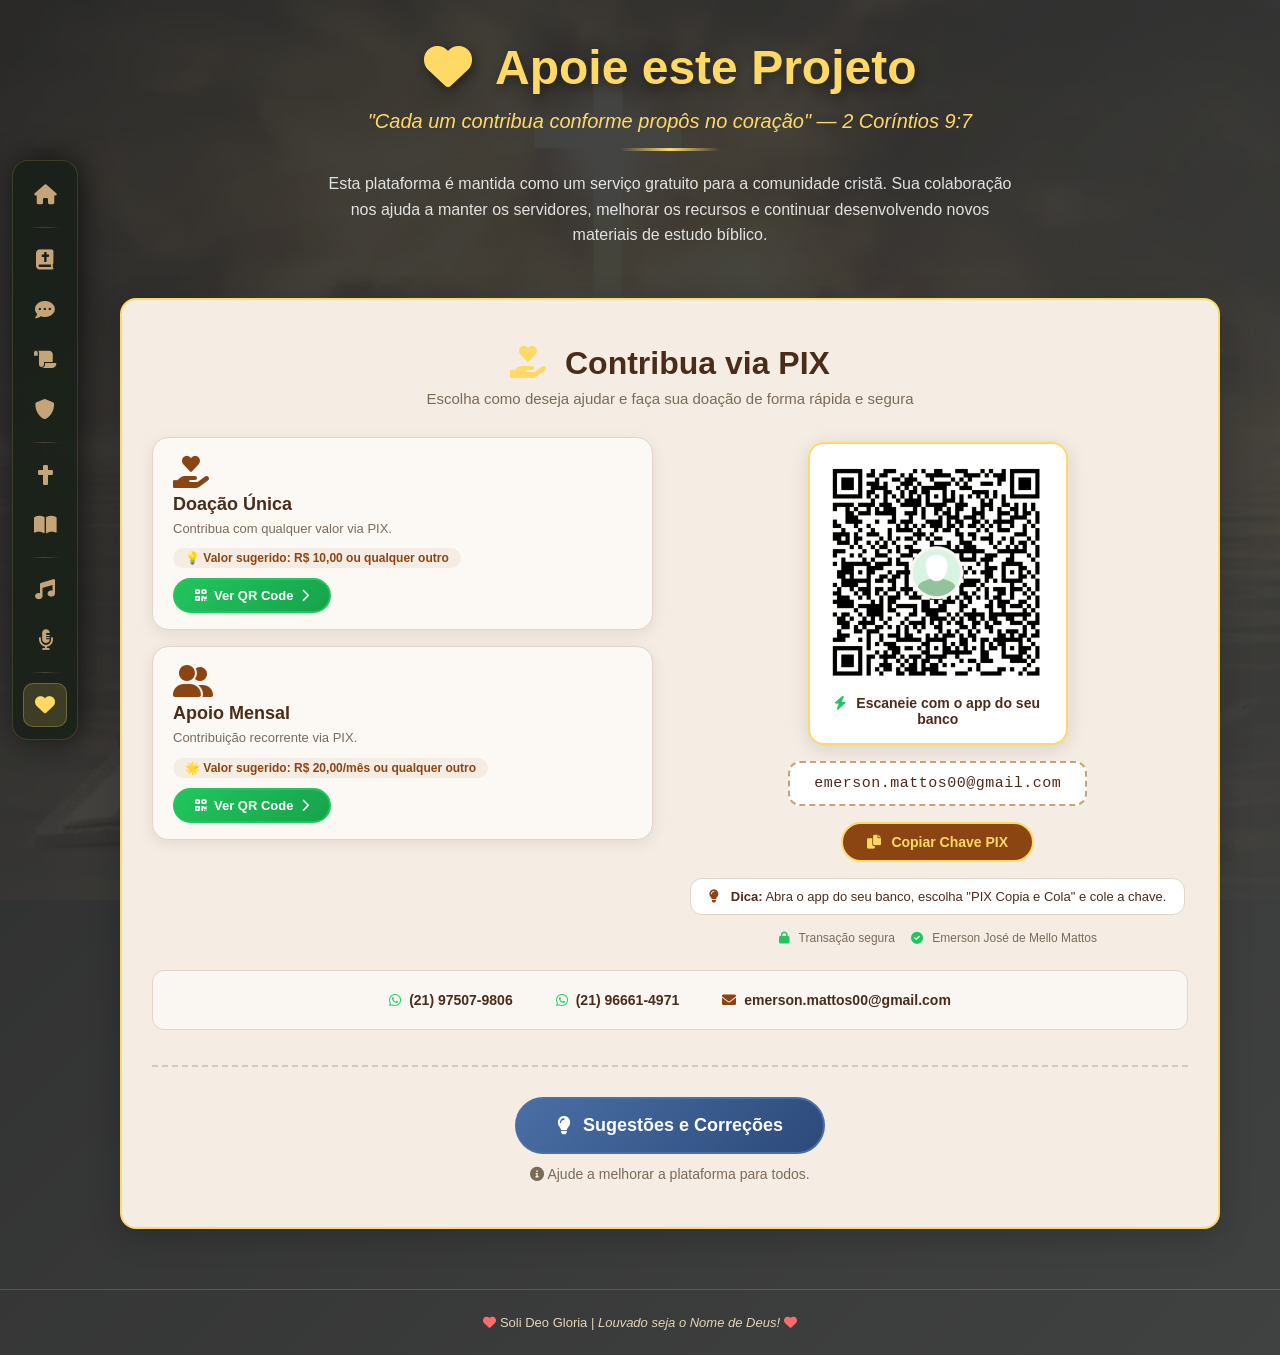
==== commit 53b3952e: "Update print statement from 'Hello' to 'Goodbye'" ====
--- a/apoiar.html
+++ b/apoiar.html
@@ -692,7 +692,7 @@
             </div>
             <div class="security-badge">
               <span><i class="fas fa-lock"></i> Transação segura</span>
-              <span><i class="fas fa-check-circle"></i> Emerson J. M. Mattos</span>
+              <span><i class="fas fa-check-circle"></i> Emerson José de Mello Mattos</span>
             </div>
           </div>
         </div>
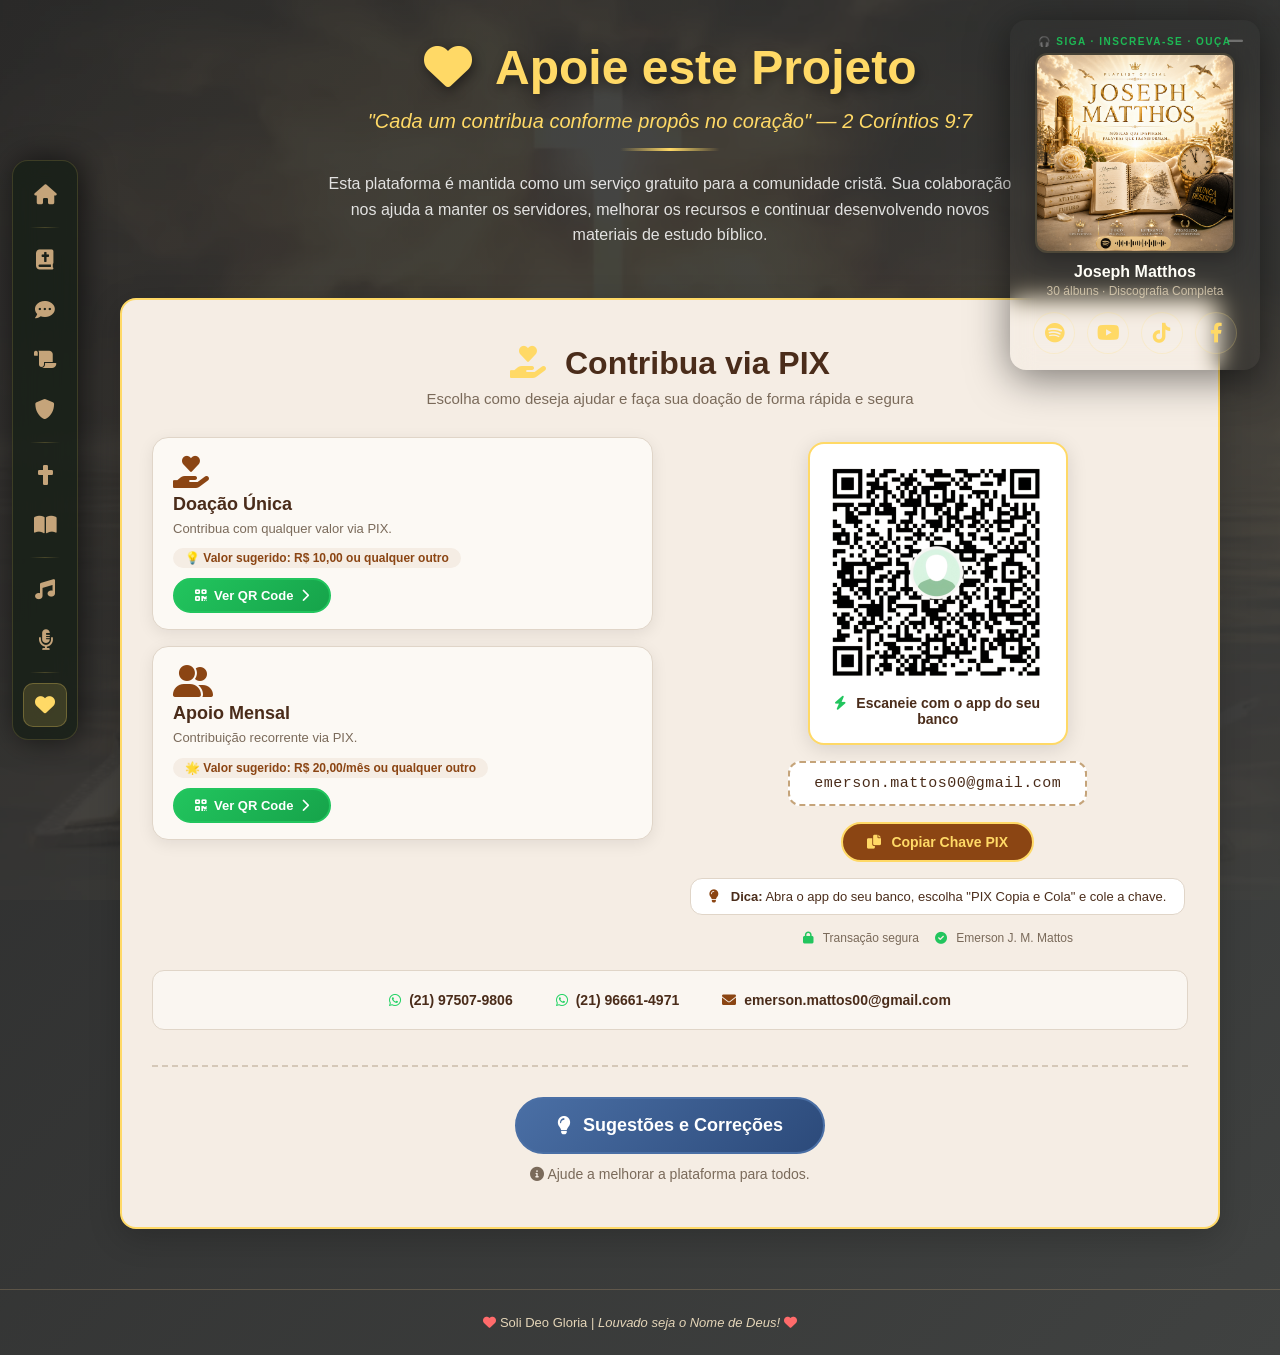
==== commit 02661adf: "Update apoiar.html" ====
--- a/apoiar.html
+++ b/apoiar.html
@@ -5,7 +5,7 @@
   <meta name="viewport" content="width=device-width, initial-scale=1" />
   <title>Apoie o Projeto | Plataforma de Estudos Bíblicos</title>
   
-  <!-- ===== SEO E META TAGS (Sincronizado com index.html) ===== -->
+  <!-- ===== SEO E META TAGS ===== -->
   <meta name="description" content="Apoie a Plataforma de Estudos Bíblicos. Sua contribuição ajuda a manter os servidores e a expandir o conteúdo gratuito da Palavra de Deus." />
   <meta name="keywords" content="Doação, Apoiar, PIX, Bíblia Sagrada, Estudos Bíblicos, Emerson Mattos" />
   <meta name="author" content="Emerson José de Mello Mattos" />
@@ -78,7 +78,7 @@
       padding: 0 20px 0 80px;
     }
 
-    /* ===== MENU LATERAL (Mesmo do index) ===== */
+    /* ===== MENU LATERAL ===== */
     .side-nav {
       position: fixed;
       top: 50%;
@@ -163,7 +163,6 @@
     .page-header h1 i { margin-right: 12px; }
     .page-header .subtitle { font-size: 20px; color: var(--gold); font-style: italic; margin-bottom: 15px; }
     
-    /* Divisor estilizado substituindo o <hr> */
     .header-divider {
       width: 100px;
       height: 3px;
@@ -348,7 +347,7 @@
     .contact-info a i.fa-whatsapp { color: var(--whatsapp); }
     .contact-info a i.fa-envelope { color: var(--primary); }
 
-    /* ===== MODAIS (Acessibilidade Melhorada) ===== */
+    /* ===== MODAIS ===== */
     .modal-overlay {
       position: fixed;
       inset: 0;
@@ -435,7 +434,6 @@
       background: #fff;
     }
     
-    /* Estado de erro na validação */
     .form-group input.error, .form-group select.error, .form-group textarea.error {
       border-color: #e74c3c;
       background: #fff5f5;
@@ -453,7 +451,7 @@
       grid-column: 1 / -1;
       justify-self: center;
       padding: 16px 50px;
-      background: linear-gradient(135deg, var(--whatsapp), #128C7E); /* Cor do WhatsApp para clareza */
+      background: linear-gradient(135deg, var(--whatsapp), #128C7E);
       color: #ffffff;
       border: none;
       border-radius: 50px;
@@ -485,7 +483,6 @@
     }
     .modal-footer i { color: #4a6fa5; margin-right: 4px; }
 
-    /* Modal de Sucesso */
     .modal-success-box {
       background: var(--cream);
       max-width: 480px;
@@ -570,6 +567,217 @@
     footer { text-align: center; margin-top: 60px; padding: 25px 20px; color: var(--text-light); border-top: 1px solid #c5a47a44; font-size: 13px; }
     footer i.fa-heart { color: #ff6b6b; }
 
+    /* ============================================
+       ANÚNCIO - 4 ÍCONES DE REDES SOCIAIS
+    ============================================ */
+    .ad-container {
+      position: fixed;
+      top: 20px;
+      right: 20px;
+      z-index: 9997;
+      max-width: 250px;
+      width: 100%;
+      font-family: 'Segoe UI', Tahoma, Geneva, Verdana, sans-serif;
+      background: transparent;
+      backdrop-filter: blur(12px);
+      -webkit-backdrop-filter: blur(12px);
+      border-radius: 16px;
+      padding: 16px;
+      box-shadow: 0 8px 40px rgba(0, 0, 0, 0.5);
+      transition: all 0.4s cubic-bezier(0.4, 0, 0.2, 1);
+    }
+
+    .ad-container.minimized {
+      max-width: 56px;
+      padding: 8px;
+      border-radius: 50%;
+      cursor: pointer;
+      overflow: hidden;
+    }
+
+    .ad-container.minimized .ad-content > *:not(.ad-minimized-icon),
+    .ad-container.minimized .ad-social-links {
+      display: none !important;
+    }
+
+    .ad-container.minimized .ad-minimized-icon {
+      display: flex !important;
+    }
+
+    .ad-container:hover {
+      border-color: rgba(255, 217, 102, 0.3);
+      box-shadow: 0 8px 48px rgba(255, 217, 102, 0.08);
+    }
+
+    .ad-container.minimized:hover {
+      border-color: rgba(255, 217, 102, 0.3);
+      transform: scale(1.05);
+    }
+
+    .ad-content {
+      text-align: center;
+      color: var(--text-light);
+    }
+
+    .ad-content .ad-label {
+      font-size: 10px;
+      text-transform: uppercase;
+      letter-spacing: 1.5px;
+      color: #1DB954;
+      font-weight: 600;
+      margin-bottom: 6px;
+      display: block;
+    }
+
+    .ad-playlist-image {
+      width: 100%;
+      max-width: 200px;
+      height: auto;
+      aspect-ratio: 1/1;
+      border-radius: 12px;
+      margin: 0 auto 10px;
+      display: block;
+      object-fit: cover;
+      box-shadow: 0 4px 20px rgba(0, 0, 0, 0.3);
+      border: 2px solid rgba(255, 217, 102, 0.1);
+      transition: all 0.3s ease;
+    }
+
+    .ad-playlist-image:hover {
+      transform: scale(1.02);
+      border-color: rgba(255, 217, 102, 0.3);
+    }
+
+    .ad-content .ad-title {
+      font-size: 16px;
+      font-weight: 700;
+      color: var(--cream);
+      margin-bottom: 2px;
+    }
+
+    .ad-content .ad-description {
+      font-size: 12px;
+      opacity: 0.8;
+      margin-bottom: 12px;
+      line-height: 1.4;
+    }
+
+    .ad-content .ad-description span {
+      display: block;
+      font-size: 11px;
+      opacity: 0.6;
+      margin-top: 2px;
+    }
+
+    .ad-social-links {
+      display: flex;
+      justify-content: center;
+      gap: 12px;
+      margin-top: 12px;
+    }
+
+    .ad-social-icon {
+      display: flex;
+      align-items: center;
+      justify-content: center;
+      width: 42px;
+      height: 42px;
+      border-radius: 50%;
+      background: rgba(255, 255, 255, 0.08);
+      color: var(--gold);
+      font-size: 20px;
+      text-decoration: none !important;
+      transition: all 0.3s ease;
+      border: 1px solid rgba(255, 217, 102, 0.2);
+    }
+
+    .ad-social-icon:hover {
+      transform: translateY(-4px) scale(1.1);
+      color: #ffffff;
+      border-color: transparent;
+    }
+
+    .ad-social-icon.spotify:hover {
+      background: #1DB954;
+      box-shadow: 0 6px 20px rgba(29, 185, 84, 0.5);
+    }
+
+    .ad-social-icon.youtube:hover {
+      background: #FF0000;
+      box-shadow: 0 6px 20px rgba(255, 0, 0, 0.5);
+    }
+
+    .ad-social-icon.tiktok:hover {
+      background: #010101;
+      border-color: #00f2ea;
+      box-shadow: 0 6px 20px rgba(0, 242, 234, 0.4);
+    }
+
+    .ad-social-icon.facebook:hover {
+      background: #1877F2;
+      box-shadow: 0 6px 20px rgba(24, 119, 242, 0.5);
+    }
+
+    .ad-minimized-icon {
+      display: none !important;
+      align-items: center;
+      justify-content: center;
+      width: 40px;
+      height: 40px;
+      font-size: 24px;
+      color: #1DB954;
+      background: rgba(20, 30, 20, 0.92);
+      border-radius: 50%;
+    }
+
+    .ad-minimized-icon i {
+      font-size: 28px;
+    }
+
+    .ad-close {
+      position: absolute;
+      top: 8px;
+      right: 12px;
+      background: none;
+      border: none;
+      color: rgba(255, 255, 255, 0.3);
+      font-size: 18px;
+      cursor: pointer;
+      transition: all 0.3s ease;
+      padding: 4px;
+      line-height: 1;
+      z-index: 10;
+    }
+
+    .ad-close:hover {
+      color: #ff6b6b;
+      transform: scale(1.1);
+    }
+
+    .ad-container.minimized .ad-close {
+      display: none;
+    }
+
+    .ad-expand-btn {
+      display: none;
+      position: absolute;
+      top: 0;
+      left: 0;
+      right: 0;
+      bottom: 0;
+      width: 100%;
+      height: 100%;
+      border-radius: 50%;
+      background: transparent;
+      border: none;
+      cursor: pointer;
+      z-index: 5;
+    }
+
+    .ad-container.minimized .ad-expand-btn {
+      display: block;
+    }
+
     /* ===== RESPONSIVO ===== */
     @media (max-width: 992px) {
       .pix-grid { grid-template-columns: 1fr; gap: 30px; }
@@ -591,6 +799,15 @@
       .side-nav a .tooltip { font-size: 11px; left: 48px; padding: 4px 10px; }
       .form-grid { grid-template-columns: 1fr; gap: 12px; }
       .contact-info { flex-direction: column; align-items: center; gap: 8px; }
+      
+      .ad-container { max-width: 230px; bottom: 15px; right: 15px; padding: 14px; }
+      .ad-container.minimized { max-width: 50px; padding: 6px; }
+      .ad-playlist-image { max-width: 160px; }
+      .ad-content .ad-title { font-size: 14px; }
+      .ad-content .ad-description { font-size: 11px; }
+      .ad-social-icon { width: 38px; height: 38px; font-size: 18px; }
+      .ad-minimized-icon { width: 38px; height: 38px; font-size: 20px; }
+      .ad-minimized-icon i { font-size: 24px; }
     }
     
     @media (max-width: 480px) {
@@ -603,6 +820,18 @@
       .side-nav a i { font-size: 14px; }
       .side-nav a .tooltip { font-size: 10px; left: 40px; padding: 3px 8px; }
       .modal-success-box { padding: 30px 20px; }
+      
+      .ad-container { max-width: 200px; bottom: 70px; right: 10px; padding: 12px; border-radius: 12px; }
+      .ad-container.minimized { max-width: 44px; padding: 5px; bottom: 75px; right: 12px; }
+      .ad-playlist-image { max-width: 120px; margin-bottom: 8px; }
+      .ad-content .ad-title { font-size: 13px; }
+      .ad-content .ad-description { font-size: 10px; margin-bottom: 6px; }
+      .ad-content .ad-description span { font-size: 10px; }
+      .ad-social-links { gap: 8px; }
+      .ad-social-icon { width: 36px; height: 36px; font-size: 16px; }
+      .ad-close { font-size: 15px; top: 5px; right: 8px; }
+      .ad-minimized-icon { width: 34px; height: 34px; font-size: 18px; }
+      .ad-minimized-icon i { font-size: 20px; }
     }
   </style>
 </head>
@@ -692,7 +921,7 @@
             </div>
             <div class="security-badge">
               <span><i class="fas fa-lock"></i> Transação segura</span>
-              <span><i class="fas fa-check-circle"></i> Emerson José de Mello Mattos</span>
+              <span><i class="fas fa-check-circle"></i> Emerson J. M. Mattos</span>
             </div>
           </div>
         </div>
@@ -838,6 +1067,53 @@
 
   <!-- ===== TOAST ===== -->
   <div class="toast" id="toast" role="alert" aria-live="polite"></div>
+
+  <!-- ============================================ -->
+  <!-- ===== ANÚNCIO - 4 ÍCONES DE REDES SOCIAIS ===== -->
+  <!-- ============================================ -->
+  <div class="ad-container" id="adContainer" role="complementary" aria-label="Redes Sociais Joseph Matthos">
+    <button class="ad-close" id="adClose" aria-label="Minimizar" title="Minimizar">
+      <i class="fas fa-minus" aria-hidden="true"></i>
+    </button>
+    <button class="ad-expand-btn" id="adExpand" aria-label="Expandir" style="display: none;"></button>
+    
+    <div class="ad-content">
+      <span class="ad-label">🎧 Siga · Inscreva-se · Ouça</span>
+      
+      <img 
+        src="assets/capa/josephmatthos.png" 
+        alt="Joseph Matthos" 
+        class="ad-playlist-image"
+        loading="lazy"
+        width="150"
+        height="150"
+      />
+      
+      <div class="ad-title">Joseph Matthos</div>
+      <div class="ad-description">
+        30 álbuns · Discografia Completa
+      </div>
+      
+      <div class="ad-social-links">
+        <a href="https://open.spotify.com/playlist/3flgUEol1uBvFAlriXZE24?si=PtjKfVQuQfms4zMCjyIqaA" target="_blank" rel="noopener noreferrer" class="ad-social-icon spotify" aria-label="Spotify" title="Spotify">
+          <i class="fab fa-spotify"></i>
+        </a>
+        <a href="https://www.youtube.com/@josephmatthos" target="_blank" rel="noopener noreferrer" class="ad-social-icon youtube" aria-label="YouTube" title="YouTube">
+          <i class="fab fa-youtube"></i>
+        </a>
+        <a href="https://tiktok.com/@joseph.matthos" target="_blank" rel="noopener noreferrer" class="ad-social-icon tiktok" aria-label="TikTok" title="TikTok">
+          <i class="fab fa-tiktok"></i>
+        </a>
+        <a href="https://www.facebook.com/profile.php?id=61593112378384" target="_blank" rel="noopener noreferrer" class="ad-social-icon facebook" aria-label="Facebook" title="Facebook">
+          <i class="fab fa-facebook-f"></i>
+        </a>
+      </div>
+    </div>
+    
+    <div class="ad-minimized-icon">
+      <i class="fab fa-spotify" aria-hidden="true"></i>
+    </div>
+  </div>
 
   <footer>
     <p><i class="fas fa-heart"></i> Soli Deo Gloria | <i>Louvado seja o Nome de Deus!</i> <i class="fas fa-heart"></i></p>
@@ -924,7 +1200,7 @@
     }
 
     // ============================================================
-    // 5. MODAIS E FOCUS TRAP (Acessibilidade)
+    // 5. MODAIS E FOCUS TRAP
     // ============================================================
     let lastFocusedElement = null;
 
@@ -934,7 +1210,6 @@
       modal.classList.add('active');
       document.body.style.overflow = 'hidden';
       
-      // Foca no primeiro elemento interativo ou no botão de fechar
       const focusable = modal.querySelector('button, [href], input, select, textarea');
       if (focusable) focusable.focus();
     }
@@ -946,7 +1221,6 @@
       if (lastFocusedElement) lastFocusedElement.focus();
     }
 
-    // Trap de Foco (Impede que o Tab saia do modal)
     function trapFocus(e, modalId) {
       const modal = document.getElementById(modalId);
       if (!modal.classList.contains('active')) return;
@@ -982,7 +1256,6 @@
       const msg = document.getElementById('sugMensagem');
       let isValid = true;
 
-      // Limpa erros anteriores
       [nome, tipo, msg].forEach(el => el.classList.remove('error'));
 
       if (!nome.value.trim()) {
@@ -1021,17 +1294,67 @@
       document.getElementById('sugUserNome').textContent = nome;
       abrirModal('sugestaoSuccessModal');
       
-      // Limpa form
       document.getElementById('sugestaoForm').reset();
       document.getElementById('sugCharCount').textContent = '0';
     }
 
     // ============================================================
-    // 7. INICIALIZAÇÃO E EVENT LISTENERS (Desacoplado do HTML)
+    // 7. ANÚNCIO - CONTROLE DE MINIMIZAR/EXPANDIR
+    // ============================================================
+    function initAd() {
+      const adContainer = document.getElementById('adContainer');
+      const adClose = document.getElementById('adClose');
+      const adExpand = document.getElementById('adExpand');
+      
+      const isMinimized = localStorage.getItem('adMinimized') === 'true';
+      
+      if (isMinimized) {
+        adContainer.classList.add('minimized');
+        adExpand.style.display = 'block';
+      }
+      
+      adClose.addEventListener('click', function(e) {
+        e.stopPropagation();
+        adContainer.classList.add('minimized');
+        adExpand.style.display = 'block';
+        localStorage.setItem('adMinimized', 'true');
+        mostrarToast('Minimizado.', 'info', 2000);
+      });
+      
+      function expandAd() {
+        adContainer.classList.remove('minimized');
+        adExpand.style.display = 'none';
+        localStorage.setItem('adMinimized', 'false');
+      }
+      
+      adExpand.addEventListener('click', function(e) {
+        e.stopPropagation();
+        expandAd();
+      });
+      
+      adContainer.addEventListener('click', function(e) {
+        if (adContainer.classList.contains('minimized') && !e.target.closest('.ad-close')) {
+          expandAd();
+        }
+      });
+      
+      adContainer.addEventListener('keydown', function(e) {
+        if (e.key === 'Enter' && adContainer.classList.contains('minimized')) {
+          expandAd();
+        }
+      });
+      
+      document.addEventListener('keydown', function(e) {
+        if (e.key === 'Escape' && !adContainer.classList.contains('minimized')) {
+          adClose.click();
+        }
+      });
+    }
+
+    // ============================================================
+    // 8. INICIALIZAÇÃO E EVENT LISTENERS
     // ============================================================
     document.addEventListener('DOMContentLoaded', () => {
-      
-      // Navegação SPA
       const params = new URLSearchParams(window.location.search);
       const page = params.get('page');
       if (page && ['apoiar', 'redirecionar', 'sucesso'].includes(page)) {
@@ -1042,41 +1365,31 @@
         if (e.state && e.state.page) navegar(e.state.page);
       });
 
-      // Botões de Scroll QR
       document.getElementById('btnScrollQR1').addEventListener('click', scrollParaQR);
       document.getElementById('btnScrollQR2').addEventListener('click', scrollParaQR);
-      
-      // Botão Copiar PIX
       document.getElementById('btnCopyPix').addEventListener('click', copiarPix);
-      
-      // Botões Voltar
       document.getElementById('btnVoltar1').addEventListener('click', () => navegar('apoiar'));
       document.getElementById('btnVoltar2').addEventListener('click', () => navegar('apoiar'));
 
-      // Modais
       document.getElementById('btnOpenSugestao').addEventListener('click', () => abrirModal('sugestaoModal'));
       document.getElementById('btnCloseModal').addEventListener('click', () => fecharModal('sugestaoModal'));
       document.getElementById('btnCloseSuccess').addEventListener('click', () => fecharModal('sugestaoSuccessModal'));
       
-      // Fechar modal clicando fora
       document.querySelectorAll('.modal-overlay').forEach(overlay => {
         overlay.addEventListener('click', (e) => {
           if (e.target === overlay) fecharModal(overlay.id);
         });
       });
 
-      // Focus Trap e Teclado (ESC)
       document.addEventListener('keydown', (e) => {
         trapFocus(e, 'sugestaoModal');
         trapFocus(e, 'sugestaoSuccessModal');
       });
 
-      // Contador de caracteres
       document.getElementById('sugMensagem').addEventListener('input', function() {
         document.getElementById('sugCharCount').textContent = this.value.length;
       });
 
-      // Submissão do Formulário
       document.getElementById('sugestaoForm').addEventListener('submit', (e) => {
         e.preventDefault();
         if (validarFormulario()) {
@@ -1084,10 +1397,12 @@
         }
       });
       
-      // Remover classe de erro ao digitar
       document.querySelectorAll('#sugestaoForm input, #sugestaoForm select, #sugestaoForm textarea').forEach(el => {
         el.addEventListener('input', () => el.classList.remove('error'));
       });
+
+      // Inicializar anúncio
+      initAd();
     });
   </script>
 
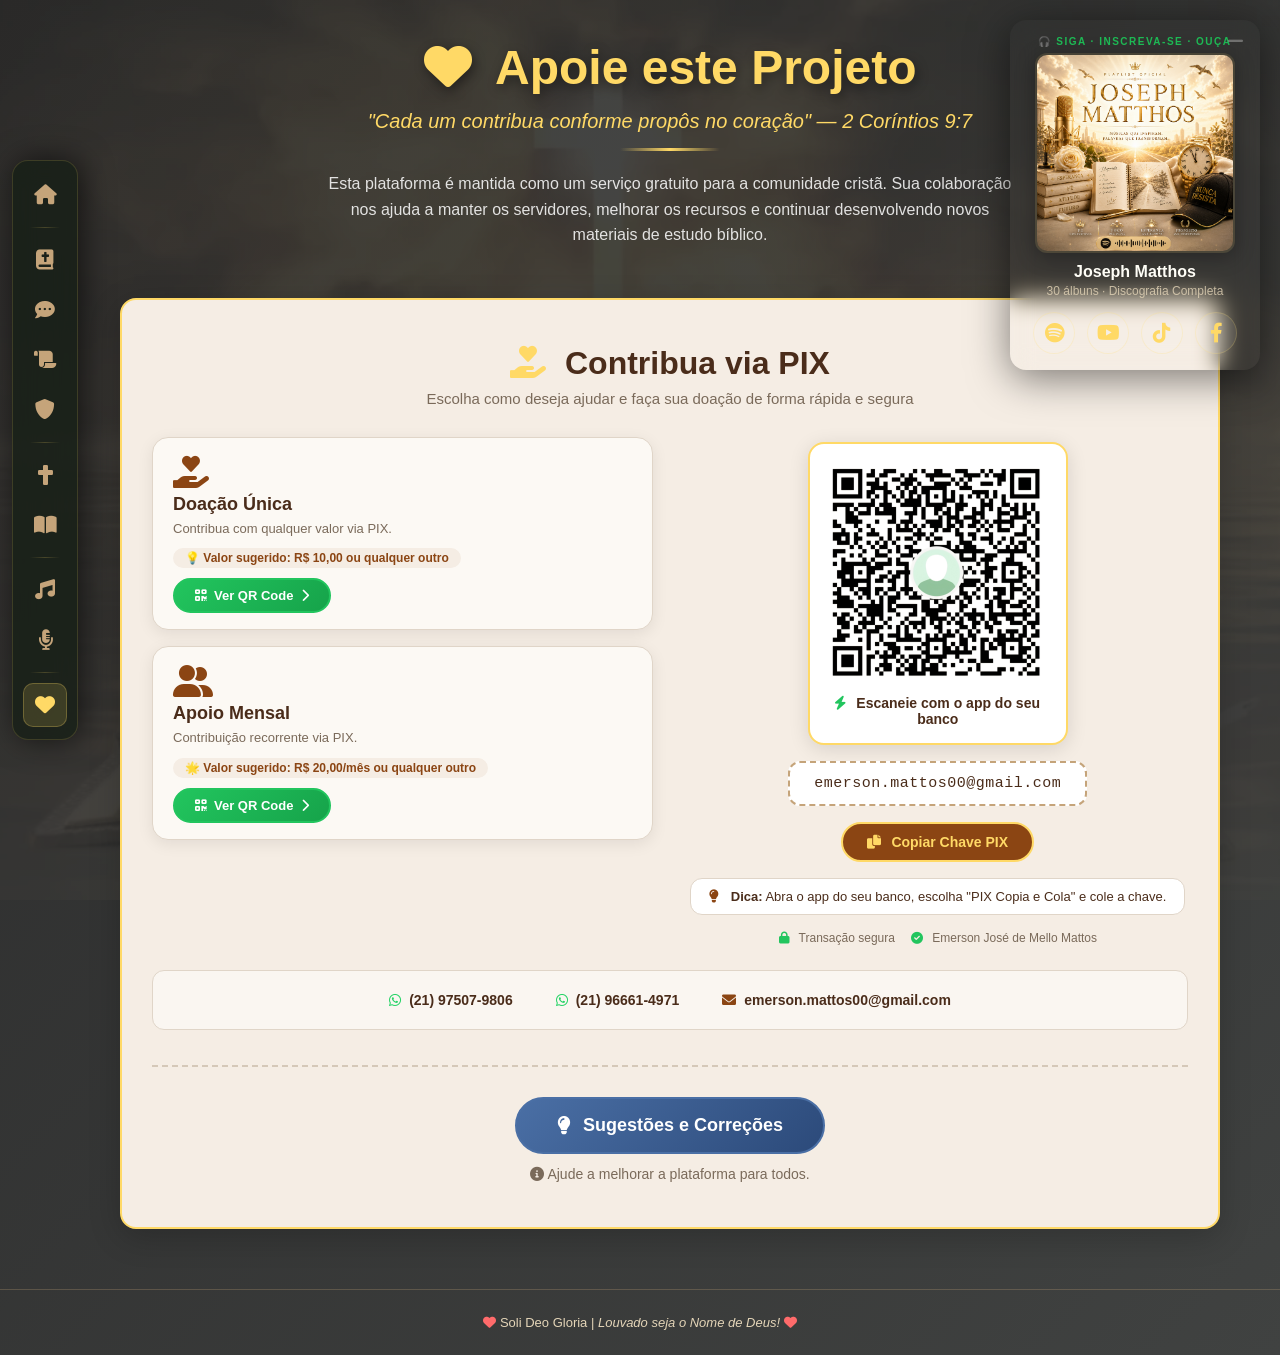
==== commit 4baa6d96: "Update fmt.Println to print 'Goodbye World'" ====
--- a/apoiar.html
+++ b/apoiar.html
@@ -921,7 +921,7 @@
             </div>
             <div class="security-badge">
               <span><i class="fas fa-lock"></i> Transação segura</span>
-              <span><i class="fas fa-check-circle"></i> Emerson J. M. Mattos</span>
+              <span><i class="fas fa-check-circle"></i> Emerson José de Mello Mattos</span>
             </div>
           </div>
         </div>
